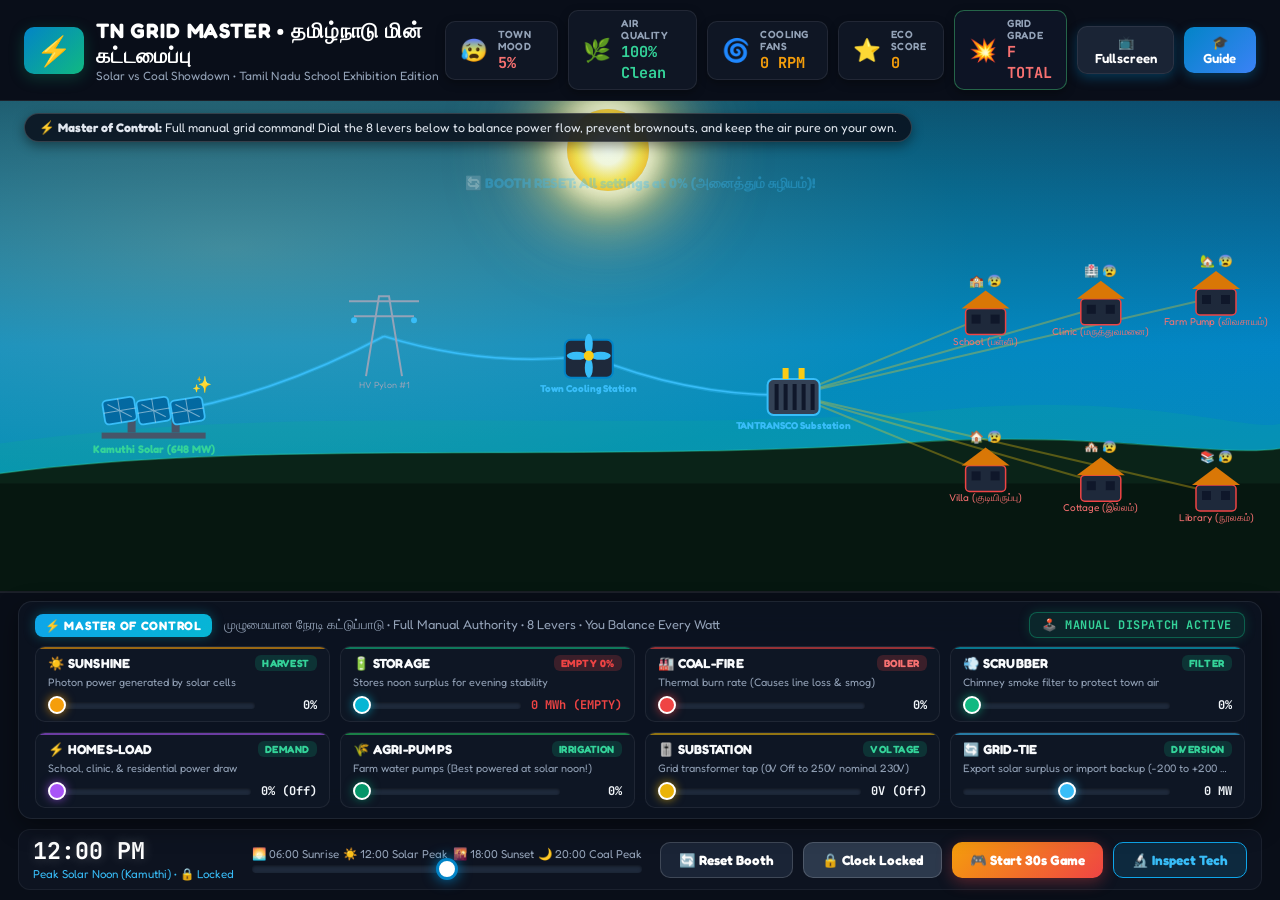
==== standalone_simulation.html @ 32ff23cd "feat: complete night time showdown, responsive battery storage drain, hide timeline bar while playin" ====
<!DOCTYPE html>
<html lang="en">
<head>
  <meta charset="UTF-8">
  <meta name="viewport" content="width=device-width, initial-scale=1.0">
  <title>TN Grid Master: Solar vs Coal Showdown | School Edition</title>
  <meta name="description" content="An interactive, gamified power grid simulation comparing peak daytime solar energy at Kamuthi against evening coal energy at Mettur.">
  <link rel="preconnect" href="https://fonts.googleapis.com">
  <link rel="preconnect" href="https://fonts.gstatic.com" crossorigin>
  <link href="https://fonts.googleapis.com/css2?family=Fredoka:wght@400;500;600;700&family=JetBrains+Mono:wght@600;700&display=swap" rel="stylesheet">
  <style>
/* ==========================================================================
   TN GRID MASTER: SCHOOL EDITION - HIGH-TECH SCIFI STYLESHEET
   Sleek Cyber-Grid & Dispatch Room Aesthetic (Tamil Nadu Power Grid)
   ========================================================================== */

:root {
  /* Day / Night Sky Palettes - Vibrant, Rich Atmospheric Gradients */
  --sky-top: #0c4a6e;
  --sky-mid: #0284c7;
  --sky-bottom: #0891b2;
  --sun-display: block;
  --sun-opacity: 1;
  --moon-display: none;
  --moon-opacity: 0;
  --smog-opacity: 0;
  --solar-glow-opacity: 0.85;

  /* Theme Accents */
  --color-green: #10b981;
  --color-green-light: #6ee7b7;
  --color-gold: #f59e0b;
  --color-gold-light: #fef08a;
  --color-crimson: #ef4444;
  --color-crimson-light: #fca5a5;
  --color-cyan: #06b6d4;

  /* Surfaces & Glassmorphism */
  --bg-body: #070b14;
  --bg-card: rgba(13, 19, 33, 0.9);
  --bg-card-hover: rgba(23, 32, 54, 0.95);
  --border-glass: rgba(255, 255, 255, 0.08);
  --border-glass-bright: rgba(255, 255, 255, 0.16);
  --text-main: #f8fafc;
  --text-muted: #94a3b8;

  /* Typography */
  --font-family: 'Fredoka', -apple-system, BlinkMacSystemFont, "Segoe UI", Roboto, sans-serif;
  --font-mono: 'JetBrains Mono', monospace;
}

/* Dynamic Phase Themes */
body.theme-solar {
  --sky-top: #0c4a6e;
  --sky-mid: #0284c7;
  --sky-bottom: #0891b2;
  --sun-display: block;
  --sun-opacity: 1;
  --moon-display: none;
  --moon-opacity: 0;
  --smog-opacity: 0;
  --solar-glow-opacity: 0.85;
}

body.theme-coal {
  --sky-top: #060913;
  --sky-mid: #111827;
  --sky-bottom: #1f1418;
  --sun-display: none;
  --sun-opacity: 0;
  --moon-display: block;
  --moon-opacity: 0.95;
  --smog-opacity: 0;
  --solar-glow-opacity: 0;
}

body.theme-dusk {
  --sky-top: #180d2b;
  --sky-mid: #4c1d4a;
  --sky-bottom: #9a3412;
  --sun-display: block;
  --sun-opacity: 0.55;
  --moon-display: none;
  --moon-opacity: 0;
  --smog-opacity: 0;
  --solar-glow-opacity: 0.25;
}

body.theme-dawn {
  --sky-top: #0f172a;
  --sky-mid: #311c38;
  --sky-bottom: #b45309;
  --sun-display: block;
  --sun-opacity: 0.75;
  --moon-display: none;
  --moon-opacity: 0;
  --smog-opacity: 0;
  --solar-glow-opacity: 0.5;
}

body.theme-night {
  --sky-top: #030610;
  --sky-mid: #090e1a;
  --sky-bottom: #0f172a;
  --sun-display: none;
  --sun-opacity: 0;
  --moon-display: block;
  --moon-opacity: 0.95;
  --smog-opacity: 0;
  --solar-glow-opacity: 0;
}

/* Reset & Foundation */
*, *::before, *::after {
  box-sizing: border-box;
  margin: 0;
  padding: 0;
}

html, body {
  width: 100%;
  height: 100%;
  overflow: hidden;
  font-family: var(--font-family);
  background-color: var(--bg-body);
  color: var(--text-main);
  user-select: none;
}

/* Master Layout: 100vh Single-Screen Viewport (Zero Scrollbars) */
.game-wrapper {
  position: relative;
  z-index: 10;
  display: flex;
  flex-direction: column;
  width: 100%;
  height: 100vh;
  overflow: hidden;
}

/* Header & Gamified Telemetry Badges */
.game-header {
  padding: 10px 24px;
  display: flex;
  align-items: center;
  justify-content: space-between;
  background: rgba(10, 15, 26, 0.95);
  backdrop-filter: blur(14px);
  -webkit-backdrop-filter: blur(14px);
  border-bottom: 1px solid var(--border-glass);
}

.brand {
  display: flex;
  align-items: center;
  gap: 12px;
}

.brand-icon {
  font-size: 1.8rem;
  background: linear-gradient(135deg, #0284c7, #10b981);
  padding: 6px 12px;
  border-radius: 10px;
  box-shadow: 0 4px 15px rgba(16, 185, 129, 0.25);
}

.brand-title {
  font-size: 1.3rem;
  font-weight: 700;
  color: #ffffff;
  letter-spacing: 0.04em;
}

.brand-tagline {
  font-size: 0.75rem;
  color: var(--text-muted);
}

.hud-badges {
  display: flex;
  align-items: center;
  gap: 10px;
}

.badge-item {
  display: flex;
  align-items: center;
  gap: 10px;
  background: rgba(17, 24, 39, 0.85);
  border: 1px solid rgba(255, 255, 255, 0.08);
  padding: 6px 14px;
  border-radius: 10px;
  box-shadow: 0 3px 10px rgba(0, 0, 0, 0.3);
  transition: transform 0.2s ease, border-color 0.3s ease;
}

.badge-item:hover {
  transform: translateY(-1px);
  border-color: rgba(56, 189, 248, 0.4);
}

.badge-emoji {
  font-size: 1.4rem;
}

.badge-emoji.spin {
  display: inline-block;
  animation: spinFan 1.8s linear infinite;
}

.badge-meta {
  display: flex;
  flex-direction: column;
}

.badge-caption {
  font-size: 0.65rem;
  font-weight: 600;
  color: var(--text-muted);
  letter-spacing: 0.05em;
}

.badge-stat {
  font-family: var(--font-mono);
  font-size: 0.95rem;
  font-weight: 700;
}

.text-green { color: #34d399; }
.text-cyan { color: #38bdf8; }
.text-gold { color: #f59e0b; }
.text-red { color: #f87171; }

.icon-toggle-btn, .guide-toggle-btn {
  background: rgba(30, 41, 59, 0.85);
  border: 1px solid var(--border-glass);
  padding: 7px 16px;
  border-radius: 10px;
  color: #ffffff;
  font-family: var(--font-family);
  font-size: 0.82rem;
  font-weight: 600;
  cursor: pointer;
  transition: all 0.2s ease;
}

.icon-toggle-btn:hover, .guide-toggle-btn:hover {
  background: rgba(51, 65, 85, 1);
  transform: translateY(-1px);
}

.guide-toggle-btn {
  background: linear-gradient(135deg, #0284c7, #3b82f6);
  border: none;
  box-shadow: 0 4px 12px rgba(2, 132, 199, 0.35);
}

/* 30-Second Challenge Banner */
.challenge-alert {
  margin: 8px 24px 0 24px;
  background: linear-gradient(90deg, #f59e0b 0%, #ef4444 100%);
  padding: 8px 18px;
  border-radius: 12px;
  display: flex;
  align-items: center;
  justify-content: space-between;
  box-shadow: 0 4px 20px rgba(245, 158, 11, 0.35);
  animation: bounceBanner 0.4s ease-out;
  z-index: 20;
}

.challenge-alert.hidden {
  display: none !important;
}

.challenge-text {
  display: flex;
  align-items: center;
  gap: 12px;
}

.challenge-icon {
  font-size: 1.8rem;
}

.challenge-text strong {
  font-size: 0.92rem;
  display: block;
}

.challenge-text p {
  font-size: 0.76rem;
  color: #fef08a;
}

.challenge-status-group {
  display: flex;
  align-items: center;
  gap: 12px;
}

.challenge-clock-pill {
  background: rgba(15, 23, 42, 0.85);
  border: 1px solid rgba(255, 255, 255, 0.2);
  color: #38bdf8;
  padding: 6px 14px;
  border-radius: 8px;
  font-family: var(--font-family);
  font-size: 0.86rem;
  font-weight: 700;
  letter-spacing: 0.02em;
  box-shadow: 0 2px 8px rgba(0, 0, 0, 0.35);
  white-space: nowrap;
}

.timer-pill {
  background: #ffffff;
  color: #0f172a;
  padding: 5px 16px;
  border-radius: 8px;
  font-family: var(--font-mono);
  font-size: 1.2rem;
  font-weight: 700;
}

/* ==========================================================================
   SIMULATION CANVAS VIEWPORT:
   The sky and celestial bodies are strictly bounded INSIDE .canvas-stage,
   guaranteeing the sun NEVER moves or sinks into the ground when scrolling!
   ========================================================================== */
.canvas-stage {
  position: relative;
  width: 100%;
  flex: 1 1 auto;
  min-height: 280px;
  height: auto;
  overflow: hidden;
  border-bottom: 1px solid var(--border-glass);
  box-shadow: inset 0 0 60px rgba(0, 0, 0, 0.45);
}

/* Dynamic Sky Layer Bounded Inside the Canvas Stage */
.sky-background {
  position: absolute;
  inset: 0;
  z-index: 1;
  background: linear-gradient(180deg, var(--sky-top) 0%, var(--sky-mid) 50%, var(--sky-bottom) 100%);
  transition: background 1.2s cubic-bezier(0.4, 0, 0.2, 1);
  overflow: hidden;
  pointer-events: none;
}

.sun-disc {
  position: absolute;
  width: 82px;
  height: 82px;
  background: radial-gradient(circle, #ffffff 0%, #fffbeb 25%, #fde047 55%, #f59e0b 85%, rgba(245, 158, 11, 0) 100%);
  border-radius: 50%;
  box-shadow: 
    0 0 25px 8px rgba(255, 255, 255, 0.85),
    0 0 55px 20px rgba(250, 204, 21, 0.5),
    0 0 95px 40px rgba(245, 158, 11, 0.22);
  display: var(--sun-display);
  opacity: var(--sun-opacity);
  left: 20%;
  top: 15%;
  transform: translate(-50%, -50%);
  transition: opacity 1s ease, left 0.5s ease-out, top 0.5s ease-out;
  pointer-events: none;
  filter: drop-shadow(0 0 10px rgba(255, 255, 255, 0.9));
}

.moon-disc {
  position: absolute;
  width: 64px;
  height: 64px;
  background: radial-gradient(circle at 35% 35%, #ffffff 0%, #f1f5f9 45%, #94a3b8 85%, #64748b 100%);
  border-radius: 50%;
  box-shadow: 
    0 0 20px 6px rgba(255, 255, 255, 0.75),
    0 0 50px 18px rgba(148, 163, 184, 0.35);
  display: var(--moon-display);
  opacity: var(--moon-opacity);
  left: 78%;
  top: 18%;
  transform: translate(-50%, -50%);
  transition: opacity 1s ease, left 0.5s ease-out, top 0.5s ease-out;
  pointer-events: none;
}

.stars-layer {
  position: absolute;
  inset: 0;
  background-image: 
    radial-gradient(1.5px 1.5px at 40px 50px, #ffffff, rgba(0,0,0,0)),
    radial-gradient(2px 2px at 180px 100px, #fef08a, rgba(0,0,0,0)),
    radial-gradient(1px 1px at 320px 160px, #ffffff, rgba(0,0,0,0)),
    radial-gradient(2px 2px at 500px 80px, #38bdf8, rgba(0,0,0,0)),
    radial-gradient(1.5px 1.5px at 700px 200px, #ffffff, rgba(0,0,0,0));
  background-repeat: repeat;
  background-size: 600px 350px;
  opacity: 0.45;
  transition: opacity 1s ease;
  pointer-events: none;
}

body.theme-solar .stars-layer {
  opacity: 0;
}

.smog-overlay {
  position: absolute;
  inset: 0;
  background: radial-gradient(ellipse at 15% 45%, rgba(15, 23, 42, 0.95) 0%, rgba(30, 41, 59, 0.75) 45%, transparent 85%);
  opacity: var(--smog-opacity);
  pointer-events: none;
  transition: opacity 1.5s ease-in-out;
}

.solar-glow-overlay {
  position: absolute;
  inset: 0;
  background: radial-gradient(ellipse at 18% 30%, rgba(254, 240, 138, 0.28) 0%, rgba(16, 185, 129, 0.12) 50%, transparent 80%);
  opacity: var(--solar-glow-opacity);
  pointer-events: none;
  transition: opacity 1.2s ease;
}

#gameCanvas {
  position: absolute;
  inset: 0;
  width: 100%;
  height: 100%;
  display: block;
  cursor: pointer;
  z-index: 2;
}

.stage-tip {
  position: absolute;
  top: 12px;
  left: 24px;
  background: rgba(10, 15, 26, 0.85);
  backdrop-filter: blur(10px);
  -webkit-backdrop-filter: blur(10px);
  border: 1px solid var(--border-glass-bright);
  padding: 6px 14px;
  border-radius: 20px;
  font-size: 0.78rem;
  color: #e2e8f0;
  pointer-events: none;
  z-index: 5;
  box-shadow: 0 4px 12px rgba(0, 0, 0, 0.4);
}

/* Hardware Card Modal Overlay */
.hardware-card {
  position: absolute;
  width: 320px;
  background: rgba(13, 19, 33, 0.95);
  backdrop-filter: blur(16px);
  border: 2px solid #0ea5e9;
  border-radius: 14px;
  box-shadow: 0 15px 35px rgba(0, 0, 0, 0.7);
  padding: 16px;
  z-index: 30;
  animation: popIn 0.25s cubic-bezier(0.16, 1, 0.3, 1);
}

.hardware-card.hidden {
  display: none !important;
}

.card-top {
  display: flex;
  align-items: center;
  justify-content: space-between;
  margin-bottom: 10px;
}

.card-title-group {
  display: flex;
  align-items: center;
  gap: 8px;
}

.card-icon {
  font-size: 1.4rem;
}

.card-title-group h3 {
  font-size: 0.96rem;
  color: #ffffff;
}

.card-close {
  background: transparent;
  border: none;
  color: var(--text-muted);
  font-size: 1.4rem;
  cursor: pointer;
}

.card-tabs {
  display: flex;
  gap: 6px;
  margin-bottom: 12px;
  border-bottom: 1px solid var(--border-glass);
  padding-bottom: 6px;
}

.hw-tab {
  flex: 1;
  background: transparent;
  border: 1px solid transparent;
  padding: 6px 8px;
  border-radius: 6px;
  color: var(--text-muted);
  font-family: var(--font-family);
  font-size: 0.72rem;
  font-weight: 600;
  cursor: pointer;
  transition: all 0.2s ease;
}

.hw-tab.active {
  background: rgba(14, 165, 233, 0.18);
  border-color: #0ea5e9;
  color: #38bdf8;
}

.card-content {
  font-size: 0.78rem;
  line-height: 1.5;
  display: flex;
  flex-direction: column;
  gap: 8px;
}

/* Live Exhibition Marquee Ticker: Completely Removed Per User Request */
.booth-ticker, #boothTicker {
  display: none !important;
}

/* ==========================================================================
   BOTTOM CONTROLS DECK: MASTER OF CONTROL
   ========================================================================== */
.deck-controls {
  background: rgba(10, 15, 26, 0.96);
  backdrop-filter: blur(16px);
  -webkit-backdrop-filter: blur(16px);
  border-top: 1px solid var(--border-glass);
  padding: 8px 18px 10px 18px;
  display: flex;
  flex-direction: column;
  gap: 6px;
  z-index: 20;
  flex-shrink: 0;
}

/* Big Hero Comparison Buttons */
.hero-selector {
  display: flex;
  align-items: center;
  gap: 12px;
}

.hero-card {
  flex: 1;
  display: flex;
  align-items: center;
  gap: 12px;
  padding: 8px 16px;
  border-radius: 12px;
  border: 1px solid rgba(255, 255, 255, 0.08);
  cursor: pointer;
  background: rgba(17, 24, 39, 0.75);
  color: var(--text-main);
  text-align: left;
  transition: all 0.25s cubic-bezier(0.16, 1, 0.3, 1);
}

.hero-card:hover {
  transform: translateY(-2px);
  box-shadow: 0 6px 18px rgba(0, 0, 0, 0.4);
  background: rgba(23, 32, 54, 0.85);
}

.hero-icon {
  font-size: 1.6rem;
}

.hero-info {
  flex-grow: 1;
}

.hero-title-row {
  display: flex;
  align-items: center;
  gap: 10px;
  margin-bottom: 2px;
}

.hero-title-row strong {
  font-size: 0.96rem;
  font-weight: 700;
}

.hero-info p {
  font-size: 0.74rem;
  color: var(--text-muted);
}

.tag-clean {
  font-size: 0.65rem;
  font-weight: 800;
  padding: 2px 8px;
  border-radius: 6px;
  background: rgba(16, 185, 129, 0.18);
  border: 1px solid rgba(16, 185, 129, 0.4);
  color: #34d399;
  letter-spacing: 0.05em;
}

.tag-dirty {
  font-size: 0.65rem;
  font-weight: 800;
  padding: 2px 8px;
  border-radius: 6px;
  background: rgba(239, 68, 68, 0.18);
  border: 1px solid rgba(239, 68, 68, 0.4);
  color: #f87171;
  letter-spacing: 0.05em;
}

.hero-card.solar.active {
  background: linear-gradient(135deg, rgba(16, 185, 129, 0.16) 0%, rgba(245, 158, 11, 0.08) 100%);
  border-color: #10b981;
  box-shadow: 0 0 20px rgba(16, 185, 129, 0.25);
}

.hero-card.solar.active strong {
  color: #34d399;
}

.hero-card.coal.active {
  background: linear-gradient(135deg, rgba(239, 68, 68, 0.18) 0%, rgba(249, 115, 22, 0.08) 100%);
  border-color: #ef4444;
  box-shadow: 0 0 20px rgba(239, 68, 68, 0.25);
}

.hero-card.coal.active strong {
  color: #f87171;
}

.vs-badge {
  font-size: 1.1rem;
  font-weight: 800;
  color: var(--text-muted);
  padding: 0 4px;
}

/* ==========================================================================
   🎛️ 8-SLIDER MULTI-TUNING CONSOLE: MASTER OF CONTROL
   ========================================================================== */
.dispatcher-tuning-deck {
  background: rgba(13, 19, 33, 0.92);
  border: 1px solid rgba(255, 255, 255, 0.08);
  border-radius: 14px;
  padding: 10px 16px;
  margin-bottom: 4px;
  backdrop-filter: blur(16px);
  -webkit-backdrop-filter: blur(16px);
  box-shadow: 0 8px 24px rgba(0, 0, 0, 0.4);
}

.deck-header {
  display: flex;
  justify-content: space-between;
  align-items: center;
  flex-wrap: wrap;
  gap: 8px;
  margin-bottom: 8px;
}

.deck-title-group {
  display: flex;
  align-items: center;
  gap: 12px;
}

.tuning-badge {
  background: linear-gradient(135deg, #0ea5e9, #06b6d4);
  color: #ffffff;
  font-size: 0.76rem;
  font-weight: 800;
  padding: 4px 10px;
  border-radius: 8px;
  letter-spacing: 0.06em;
  box-shadow: 0 0 12px rgba(6, 182, 212, 0.35);
}

.tuning-sub {
  font-size: 0.8rem;
  color: #94a3b8;
}

.control-status {
  display: flex;
  align-items: center;
}

.master-badge {
  background: rgba(16, 185, 129, 0.12);
  border: 1px solid rgba(16, 185, 129, 0.4);
  color: #34d399;
  font-family: var(--font-mono);
  font-size: 0.74rem;
  font-weight: 700;
  padding: 4px 12px;
  border-radius: 8px;
  letter-spacing: 0.05em;
  box-shadow: 0 0 12px rgba(16, 185, 129, 0.2);
}

.sliders-grid {
  display: grid;
  grid-template-columns: repeat(4, 1fr);
  gap: 10px;
}

.slider-card {
  background: rgba(17, 24, 39, 0.75);
  border: 1px solid rgba(255, 255, 255, 0.07);
  border-radius: 10px;
  padding: 8px 12px;
  display: flex;
  flex-direction: column;
  gap: 4px;
  transition: all 0.2s cubic-bezier(0.16, 1, 0.3, 1);
  position: relative;
  overflow: hidden;
}

.slider-card:hover {
  transform: translateY(-2px);
  background: rgba(23, 32, 54, 0.9);
  box-shadow: 0 6px 18px rgba(0, 0, 0, 0.4);
}

.slider-card::before {
  content: '';
  position: absolute;
  top: 0;
  left: 0;
  right: 0;
  height: 2px;
  opacity: 0.6;
  transition: opacity 0.2s ease;
}

.slider-card:hover::before {
  opacity: 1;
}

.slider-solar::before { background: #f59e0b; }
.slider-battery::before { background: #10b981; }
.slider-coal::before { background: #ef4444; }
.slider-scrubber::before { background: #06b6d4; }
.slider-load::before { background: #a855f7; }
.slider-agri::before { background: #22c55e; }
.slider-voltage::before { background: #eab308; }
.slider-gridtie::before { background: #38bdf8; }

.slider-meta {
  display: flex;
  justify-content: space-between;
  align-items: center;
}

.slider-title {
  font-size: 0.82rem;
  font-weight: 700;
  color: #f8fafc;
  letter-spacing: 0.02em;
}

.slider-summary-pill {
  font-size: 0.65rem;
  font-weight: 800;
  padding: 2px 7px;
  border-radius: 6px;
  background: rgba(16, 185, 129, 0.18);
  color: #34d399;
  letter-spacing: 0.05em;
}

.slider-summary-pill.pill-danger {
  background: rgba(239, 68, 68, 0.2);
  color: #f87171;
}

.slider-desc {
  font-size: 0.68rem;
  color: #94a3b8;
  white-space: nowrap;
  overflow: hidden;
  text-overflow: ellipsis;
}

.slider-input-row {
  display: flex;
  align-items: center;
  gap: 10px;
  margin-top: 4px;
}

.game-slider {
  flex: 1;
  -webkit-appearance: none;
  appearance: none;
  height: 7px;
  border-radius: 999px;
  outline: none;
  cursor: pointer;
  background: #1e293b;
  box-shadow: inset 0 1px 3px rgba(0, 0, 0, 0.5);
  transition: background 0.2s ease;
}

.game-slider::-webkit-slider-thumb {
  -webkit-appearance: none;
  appearance: none;
  width: 18px;
  height: 18px;
  border-radius: 50%;
  cursor: grab;
  border: 2px solid #ffffff;
  box-shadow: 0 0 8px rgba(0, 0, 0, 0.6);
  transition: transform 0.15s ease, box-shadow 0.15s ease;
}

.game-slider::-webkit-slider-thumb:hover {
  transform: scale(1.15);
}

.range-amber::-webkit-slider-thumb {
  background: #f59e0b;
  box-shadow: 0 0 10px rgba(245, 158, 11, 0.7);
}

.range-cyan::-webkit-slider-thumb {
  background: #06b6d4;
  box-shadow: 0 0 10px rgba(6, 182, 212, 0.7);
}

.range-red::-webkit-slider-thumb {
  background: #ef4444;
  box-shadow: 0 0 10px rgba(239, 68, 68, 0.7);
}

.range-green::-webkit-slider-thumb {
  background: #10b981;
  box-shadow: 0 0 10px rgba(16, 185, 129, 0.7);
}

.range-purple::-webkit-slider-thumb {
  background: #a855f7;
  box-shadow: 0 0 10px rgba(168, 85, 247, 0.7);
}

.range-emerald::-webkit-slider-thumb {
  background: #059669;
  box-shadow: 0 0 10px rgba(5, 150, 105, 0.7);
}

.range-gold::-webkit-slider-thumb {
  background: #eab308;
  box-shadow: 0 0 10px rgba(234, 179, 8, 0.7);
}

.range-blue::-webkit-slider-thumb {
  background: #38bdf8;
  box-shadow: 0 0 10px rgba(56, 189, 248, 0.7);
}

.slider-val {
  font-family: var(--font-mono);
  font-size: 0.75rem;
  font-weight: 700;
  min-width: 52px;
  text-align: right;
  color: #f1f5f9;
}

/* ==========================================================================
   TIMELINE SCRUBBER & GAME ACTIONS
   ========================================================================== */
.timeline-row {
  display: flex;
  align-items: center;
  gap: 18px;
  background: rgba(17, 24, 39, 0.6);
  border: 1px solid rgba(255, 255, 255, 0.06);
  padding: 8px 14px;
  border-radius: 12px;
  transition: all 0.3s ease;
}

/* Hide timeline bar completely when playing game challenge per user request */
body.game-playing .timeline-row {
  display: none !important;
}

.clock-display {
  display: flex;
  flex-direction: column;
  min-width: 150px;
}

.clock-digits {
  font-family: var(--font-mono);
  font-size: 1.45rem;
  font-weight: 700;
  color: #ffffff;
  line-height: 1.1;
  text-shadow: 0 0 12px rgba(255, 255, 255, 0.25);
}

.clock-label {
  font-size: 0.72rem;
  color: #38bdf8;
  margin-top: 3px;
}

.scrubber-bar {
  flex-grow: 1;
  display: flex;
  flex-direction: column;
  gap: 4px;
}

.scrubber-labels {
  display: flex;
  justify-content: space-between;
  font-size: 0.72rem;
  color: var(--text-muted);
}

input[type="range"]#timeRange {
  width: 100%;
  height: 8px;
  background: #1e293b;
  border-radius: 9999px;
  -webkit-appearance: none;
  appearance: none;
  cursor: pointer;
  box-shadow: inset 0 1px 3px rgba(0, 0, 0, 0.5);
}

input[type="range"]#timeRange::-webkit-slider-thumb {
  -webkit-appearance: none;
  appearance: none;
  width: 22px;
  height: 22px;
  border-radius: 50%;
  background: #ffffff;
  border: 3px solid #0284c7;
  box-shadow: 0 0 14px rgba(2, 132, 199, 0.9);
  cursor: grab;
  transition: transform 0.15s ease;
}

input[type="range"]#timeRange::-webkit-slider-thumb:hover {
  transform: scale(1.2);
}

.deck-actions {
  display: flex;
  gap: 10px;
}

.deck-btn {
  border: none;
  padding: 9px 18px;
  border-radius: 10px;
  font-family: var(--font-family);
  font-size: 0.84rem;
  font-weight: 700;
  cursor: pointer;
  transition: all 0.2s ease;
}

.deck-btn.play {
  background: rgba(51, 65, 85, 0.85);
  color: #ffffff;
  border: 1px solid var(--border-glass-bright);
}

.deck-btn.reset {
  background: rgba(30, 41, 59, 0.85);
  color: #ffffff;
  border: 1px solid var(--border-glass-bright);
}

.deck-btn.reset:hover {
  background: rgba(51, 65, 85, 1);
  border-color: #38bdf8;
}

.fs-btn {
  background: rgba(30, 41, 59, 0.85);
  border: 1px solid var(--border-glass);
}

.fs-btn:hover {
  background: rgba(51, 65, 85, 1);
  border-color: #38bdf8;
}

.deck-btn.challenge {
  background: linear-gradient(135deg, #f59e0b, #ef4444);
  color: #ffffff;
  box-shadow: 0 4px 15px rgba(239, 68, 68, 0.35);
}

.deck-btn.inspect {
  background: rgba(14, 165, 233, 0.15);
  border: 1px solid #0ea5e9;
  color: #38bdf8;
}

.deck-btn:hover {
  transform: translateY(-2px);
}

/* ==========================================================================
   MODAL DIALOGS
   ========================================================================== */
.modal-backdrop {
  position: fixed;
  inset: 0;
  background: rgba(2, 6, 23, 0.85);
  backdrop-filter: blur(12px);
  -webkit-backdrop-filter: blur(12px);
  display: flex;
  align-items: center;
  justify-content: center;
  z-index: 100;
}

.modal-backdrop.hidden {
  display: none !important;
}

.modal-card {
  width: 90%;
  max-width: 660px;
  max-height: 85vh;
  background: #0d1322;
  border: 1px solid var(--border-glass-bright);
  border-radius: 18px;
  box-shadow: 0 25px 60px rgba(0, 0, 0, 0.8);
  display: flex;
  flex-direction: column;
  overflow: hidden;
  animation: popIn 0.3s cubic-bezier(0.16, 1, 0.3, 1);
}

.modal-header {
  padding: 16px 24px;
  border-bottom: 1px solid var(--border-glass);
  display: flex;
  align-items: center;
  justify-content: space-between;
}

.modal-header h2 {
  font-size: 1.15rem;
  color: #ffffff;
}

.modal-exit {
  background: transparent;
  border: none;
  font-size: 1.5rem;
  color: var(--text-muted);
  cursor: pointer;
}

.modal-body {
  padding: 20px 24px;
  overflow-y: auto;
  display: flex;
  flex-direction: column;
  gap: 16px;
  color: #cbd5e1;
  font-size: 0.88rem;
  line-height: 1.6;
}

.guide-box {
  background: rgba(17, 24, 39, 0.6);
  border: 1px solid var(--border-glass);
  padding: 14px 18px;
  border-radius: 12px;
}

.guide-box h3 {
  font-size: 0.98rem;
  margin-bottom: 6px;
}

.guide-box ul {
  margin-left: 20px;
  margin-top: 6px;
}

.guide-box.solar {
  background: rgba(16, 185, 129, 0.08);
  border-color: rgba(16, 185, 129, 0.3);
}

.guide-box.solar h3 { color: #34d399; }

.guide-box.coal {
  background: rgba(239, 68, 68, 0.08);
  border-color: rgba(239, 68, 68, 0.3);
}

.guide-box.coal h3 { color: #f87171; }

.guide-box.tips {
  background: rgba(14, 165, 233, 0.08);
  border-color: rgba(14, 165, 233, 0.3);
}

.guide-box.tips h3 { color: #38bdf8; }

.modal-footer {
  padding: 14px 24px;
  border-top: 1px solid var(--border-glass);
  display: flex;
  justify-content: flex-end;
}

.btn-dismiss {
  background: linear-gradient(135deg, #0284c7, #10b981);
  color: #ffffff;
  border: none;
  padding: 8px 24px;
  border-radius: 10px;
  font-family: var(--font-family);
  font-size: 0.88rem;
  font-weight: 700;
  cursor: pointer;
  box-shadow: 0 4px 12px rgba(16, 185, 129, 0.3);
}

/* ==========================================================================
   REAL-TIME GRID GRADE BADGE & REPORT CARD MODAL
   ========================================================================== */
.grid-rating-badge {
  background: rgba(15, 23, 42, 0.75);
  border: 1px solid rgba(74, 222, 128, 0.4);
  transition: all 0.3s ease;
}

.text-orange { color: #f97316 !important; }

@keyframes flashRedAlert {
  0%, 100% {
    background: rgba(239, 68, 68, 0.28);
    border-color: #ef4444;
    box-shadow: 0 0 16px rgba(239, 68, 68, 0.65);
  }
  50% {
    background: rgba(15, 23, 42, 0.85);
    border-color: rgba(239, 68, 68, 0.4);
    box-shadow: none;
  }
}

.badge-item.alert-blackout {
  animation: flashRedAlert 0.8s infinite ease-in-out;
}

.report-card {
  max-width: 680px;
  background: #090e1a;
  border: 2px solid var(--border-glass-bright);
}

.report-card.grade-a {
  border-color: #22c55e;
  box-shadow: 0 0 45px rgba(34, 197, 94, 0.3);
}

.report-card.grade-b {
  border-color: #38bdf8;
  box-shadow: 0 0 40px rgba(56, 189, 248, 0.3);
}

.report-card.grade-c {
  border-color: #eab308;
  box-shadow: 0 0 40px rgba(234, 179, 8, 0.3);
}

.report-card.grade-d {
  border-color: #f97316;
  box-shadow: 0 0 45px rgba(249, 115, 22, 0.35);
}

.report-card.grade-f {
  border-color: #ef4444;
  box-shadow: 0 0 50px rgba(239, 68, 68, 0.45);
}

.report-card-header {
  padding: 16px 24px;
  background: rgba(15, 23, 42, 0.6);
  border-bottom: 1px solid var(--border-glass);
}

.report-subtitle {
  font-size: 0.82rem;
  color: var(--text-muted);
  margin-top: 2px;
}

.report-modal-body {
  padding: 24px;
  gap: 20px;
}

.report-stamp-container {
  display: flex;
  align-items: center;
  gap: 20px;
  background: rgba(15, 23, 42, 0.7);
  border: 1px solid var(--border-glass);
  border-radius: 14px;
  padding: 16px 20px;
}

.report-stamp-badge {
  display: flex;
  flex-direction: column;
  align-items: center;
  justify-content: center;
  min-width: 100px;
  height: 90px;
  border-radius: 12px;
  border: 3px solid #22c55e;
  background: rgba(34, 197, 94, 0.12);
  color: #22c55e;
  box-shadow: 0 0 20px rgba(34, 197, 94, 0.25);
}

.report-stamp-badge.stamp-f {
  border-color: #ef4444;
  background: rgba(239, 68, 68, 0.15);
  color: #ef4444;
  box-shadow: 0 0 25px rgba(239, 68, 68, 0.35);
}

.report-stamp-badge.stamp-d {
  border-color: #f97316;
  background: rgba(249, 115, 22, 0.15);
  color: #f97316;
  box-shadow: 0 0 20px rgba(249, 115, 22, 0.3);
}

.report-stamp-badge.stamp-c {
  border-color: #eab308;
  background: rgba(234, 179, 8, 0.15);
  color: #eab308;
  box-shadow: 0 0 20px rgba(234, 179, 8, 0.3);
}

.report-stamp-badge.stamp-b {
  border-color: #38bdf8;
  background: rgba(56, 189, 248, 0.15);
  color: #38bdf8;
  box-shadow: 0 0 20px rgba(56, 189, 248, 0.3);
}

.report-stamp-letter {
  font-size: 3rem;
  font-weight: 800;
  line-height: 1;
}

.report-stamp-caption {
  font-size: 0.65rem;
  font-weight: 700;
  letter-spacing: 0.05em;
  text-transform: uppercase;
}

.report-hero-summary h3 {
  font-size: 1.25rem;
  font-weight: 700;
  color: #ffffff;
  margin-bottom: 4px;
}

.report-hero-summary p {
  font-size: 0.88rem;
  color: var(--text-muted);
}

.report-metrics-grid {
  display: grid;
  grid-template-columns: repeat(3, 1fr);
  gap: 12px;
}

@media (max-width: 650px) {
  .report-metrics-grid { grid-template-columns: repeat(2, 1fr); }
  .report-stamp-container { flex-direction: column; text-align: center; }
}

.report-stat-card {
  background: rgba(15, 23, 42, 0.6);
  border: 1px solid var(--border-glass);
  border-radius: 10px;
  padding: 10px 14px;
  display: flex;
  flex-direction: column;
  gap: 3px;
}

.stat-icon {
  font-size: 1.1rem;
}

.stat-num {
  font-size: 1.25rem;
  font-weight: 700;
  font-family: var(--font-family);
}

.stat-name {
  font-size: 0.72rem;
  color: var(--text-muted);
  text-transform: uppercase;
  letter-spacing: 0.03em;
}

.report-verdict-box {
  background: rgba(30, 41, 59, 0.4);
  border-left: 4px solid #38bdf8;
  padding: 14px 18px;
  border-radius: 0 10px 10px 0;
  font-size: 0.92rem;
  line-height: 1.55;
  color: #e2e8f0;
}

.report-modal-footer {
  gap: 12px;
  background: rgba(15, 23, 42, 0.6);
  border-top: 1px solid var(--border-glass);
}

/* Keyframes */
@keyframes spinFan {
  from { transform: rotate(0deg); }
  to { transform: rotate(360deg); }
}

@keyframes popIn {
  from { opacity: 0; transform: scale(0.95); }
  to { opacity: 1; transform: scale(1); }
}

@keyframes bounceBanner {
  0% { transform: translateY(-10px); opacity: 0; }
  60% { transform: translateY(4px); opacity: 1; }
  100% { transform: translateY(0); }
}

/* Responsiveness */
@media (max-width: 1200px) {
  .sliders-grid { grid-template-columns: repeat(2, 1fr); }
}

@media (max-width: 900px) {
  .game-header { padding: 10px 16px; }
  .hud-badges { gap: 8px; }
  .badge-item { padding: 4px 10px; }
  .badge-caption { display: none; }
  .hero-selector { flex-direction: column; }
  .vs-badge { display: none; }
  .deck-controls { padding: 8px 14px; }
}

@media (max-width: 600px) {
  .sliders-grid { grid-template-columns: 1fr; }
}

  </style>
</head>
<body class="theme-solar">
  <div class="game-wrapper">
    <!-- Top Game Bar: Big, Friendly, Clean Badges -->
    <header class="game-header">
      <div class="brand">
        <span class="brand-icon">⚡</span>
        <div>
          <h1 class="brand-title">TN GRID MASTER • தமிழ்நாடு மின் கட்டமைப்பு</h1>
          <p class="brand-tagline">Solar vs Coal Showdown • Tamil Nadu School Exhibition Edition</p>
        </div>
      </div>

      <!-- Top Gamified Telemetry Badges -->
      <div class="hud-badges">
        <!-- Badge 1: Town Happiness -->
        <div class="badge-item" id="badgeHappiness" title="Town Happiness: Drops when power brownouts occur!">
          <span class="badge-emoji" id="townEmoji">😃</span>
          <div class="badge-meta">
            <span class="badge-caption">TOWN MOOD</span>
            <span class="badge-stat text-red" id="townHappiness">0%</span>
          </div>
        </div>

        <!-- Badge 2: Air Cleanliness -->
        <div class="badge-item" id="badgeAir" title="Air Quality: Pure under Solar, Smoggy under Coal!">
          <span class="badge-emoji" id="airEmoji">🌿</span>
          <div class="badge-meta">
            <span class="badge-caption">AIR QUALITY</span>
            <span class="badge-stat text-cyan" id="airQuality">100% Clean</span>
          </div>
        </div>

        <!-- Badge 3: Connected Fan RPM -->
        <div class="badge-item" id="badgeFan" title="Connected Town Fans: Spin fast with clean energy, stall during brownouts!">
          <span class="badge-emoji" id="fanEmoji">🌀</span>
          <div class="badge-meta">
            <span class="badge-caption">COOLING FANS</span>
            <span class="badge-stat text-gold" id="fanRpm">0 RPM</span>
          </div>
        </div>

        <!-- Badge 4: Player Eco Score -->
        <div class="badge-item player-score" id="badgeScore" title="Your Clean Energy Score!">
          <span class="badge-emoji">⭐</span>
          <div class="badge-meta">
            <span class="badge-caption">ECO SCORE</span>
            <span class="badge-stat text-gold" id="playerScore">0</span>
          </div>
        </div>

        <!-- Badge 5: Live Grid Rating -->
        <div class="badge-item grid-rating-badge alert-blackout" id="badgeRating" title="Real-Time Grid Performance Grade">
          <span class="badge-emoji" id="ratingEmoji">💥</span>
          <div class="badge-meta">
            <span class="badge-caption">GRID GRADE</span>
            <span class="badge-stat text-red" id="gridGrade">F BLACKOUT</span>
          </div>
        </div>

        <button class="guide-toggle-btn fs-btn" id="fsBtn" title="Toggle Fullscreen Exhibition Mode">
          <span>📺 Fullscreen</span>
        </button>
        <button class="guide-toggle-btn" id="guideBtn" title="How to Play & Teacher Guide">
          <span>🎓 Guide</span>
        </button>
      </div>
    </header>

    <!-- 30-Second Challenge Banner -->
    <div class="challenge-alert hidden" id="challengeAlert">
      <div class="challenge-text">
        <span class="challenge-icon">🔥</span>
        <div>
          <strong id="challengeGoal">MISSION: SURVIVE THE SUNSET & NIGHT!</strong>
          <p id="challengeSub">The clock is ticking! Harvest solar at noon, store in battery, and keep Tamil Nadu powered through the night!</p>
        </div>
      </div>
      <div class="challenge-status-group">
        <div class="challenge-clock-pill" id="challengeLiveClock">🕒 12:00 PM • Noon Solar</div>
        <div class="timer-pill">
          <span id="gameTimer">30s</span>
        </div>
      </div>
    </div>

    <!-- Main Game Canvas Stage -->
    <main class="canvas-stage" id="canvasStage">
      <!-- Dynamic Sky Background Scoped Strictly to the Simulation Stage (Never drifts when scrolling) -->
      <div id="skyBackground" class="sky-background">
        <div class="sun-disc" id="sunDisc"></div>
        <div class="moon-disc" id="moonDisc"></div>
        <div class="stars-layer" id="starsLayer"></div>
        <div class="smog-overlay" id="smogOverlay"></div>
        <div class="solar-glow-overlay" id="solarGlowOverlay"></div>
      </div>

      <canvas id="gameCanvas"></canvas>

      <!-- Floating Student Tip -->
      <div class="stage-tip">
        <span>⚡ <strong>Master of Control:</strong> Full manual grid command! Dial the 8 levers below to balance power flow, prevent brownouts, and keep the air pure on your own.</span>
      </div>

      <!-- Exploded Hardware Modal Overlay (From old project, gamified) -->
      <div class="hardware-card hidden" id="hardwareCard">
        <div class="card-top">
          <div class="card-title-group">
            <span class="card-icon" id="hwIcon">🔬</span>
            <h3 id="hwTitle">Hardware Inspector</h3>
          </div>
          <button class="card-close" id="hwCloseBtn">&times;</button>
        </div>
        <div class="card-tabs">
          <button class="hw-tab active" id="tabSolarHw">Solar Module Layers</button>
          <button class="hw-tab" id="tabCoalHw">Coal Boiler Components</button>
        </div>
        <div class="card-content" id="hwContent">
          <!-- Injected dynamically -->
        </div>
      </div>
    </main>

    <!-- Bottom Controls Deck -->
    <footer class="deck-controls">
      <!-- 🎛️ 8-Slider Multi-Tuning Console: Master of Control (100% Manual Authority - Starts at 0%) -->
      <section class="dispatcher-tuning-deck" id="tuningDeck">
        <div class="deck-header">
          <div class="deck-title-group">
            <span class="tuning-badge">⚡ MASTER OF CONTROL</span>
            <span class="tuning-sub">முழுமையான நேரடி கட்டுப்பாடு • Full Manual Authority • 8 Levers • You Balance Every Watt</span>
          </div>

          <div class="control-status">
            <span class="master-badge">🕹️ MANUAL DISPATCH ACTIVE</span>
          </div>
        </div>

        <div class="sliders-grid">
          <!-- Slider 1: Sunshine -->
          <div class="slider-card slider-solar">
            <div class="slider-meta">
              <span class="slider-title">☀️ SUNSHINE</span>
              <span class="slider-summary-pill" id="sunshineSummary">HARVEST</span>
            </div>
            <div class="slider-desc">Photon power generated by solar cells</div>
            <div class="slider-input-row">
              <input type="range" id="sliderSunshine" min="0" max="100" value="0" class="game-slider range-amber">
              <span class="slider-val" id="valSunshine">0%</span>
            </div>
          </div>

          <!-- Slider 2: Storage -->
          <div class="slider-card slider-battery">
            <div class="slider-meta">
              <span class="slider-title">🔋 STORAGE</span>
              <span class="slider-summary-pill" id="storageSummary">RESERVE</span>
            </div>
            <div class="slider-desc">Stores noon surplus for evening stability</div>
            <div class="slider-input-row">
              <input type="range" id="sliderStorage" min="0" max="500" value="0" class="game-slider range-cyan">
              <span class="slider-val" id="valStorage">0 MWh</span>
            </div>
          </div>

          <!-- Slider 3: Coal Fire -->
          <div class="slider-card slider-coal">
            <div class="slider-meta">
              <span class="slider-title">🏭 COAL-FIRE</span>
              <span class="slider-summary-pill pill-danger" id="coalSummary">BOILER</span>
            </div>
            <div class="slider-desc">Thermal burn rate (Causes line loss & smog)</div>
            <div class="slider-input-row">
              <input type="range" id="sliderCoalFire" min="0" max="100" value="0" class="game-slider range-red">
              <span class="slider-val" id="valCoalFire">0%</span>
            </div>
          </div>

          <!-- Slider 4: Scrubber -->
          <div class="slider-card slider-scrubber">
            <div class="slider-meta">
              <span class="slider-title">💨 SCRUBBER</span>
              <span class="slider-summary-pill" id="scrubberSummary">FILTER</span>
            </div>
            <div class="slider-desc">Chimney smoke filter to protect town air</div>
            <div class="slider-input-row">
              <input type="range" id="sliderScrubber" min="0" max="100" value="0" class="game-slider range-green">
              <span class="slider-val" id="valScrubber">0%</span>
            </div>
          </div>

          <!-- Slider 5: Homes Load -->
          <div class="slider-card slider-load">
            <div class="slider-meta">
              <span class="slider-title">⚡ HOMES-LOAD</span>
              <span class="slider-summary-pill" id="loadSummary">DEMAND</span>
            </div>
            <div class="slider-desc">School, clinic, & residential power draw</div>
            <div class="slider-input-row">
              <input type="range" id="sliderTownLoad" min="0" max="4" value="0" class="game-slider range-purple">
              <span class="slider-val" id="valTownLoad">0% (Off)</span>
            </div>
          </div>

          <!-- Slider 6: Agri Pumps -->
          <div class="slider-card slider-agri">
            <div class="slider-meta">
              <span class="slider-title">🌾 AGRI-PUMPS</span>
              <span class="slider-summary-pill" id="agriSummary">IRRIGATION</span>
            </div>
            <div class="slider-desc">Farm water pumps (Best powered at solar noon!)</div>
            <div class="slider-input-row">
              <input type="range" id="sliderAgriPumps" min="0" max="100" value="0" class="game-slider range-emerald">
              <span class="slider-val" id="valAgriPumps">0%</span>
            </div>
          </div>

          <!-- Slider 7: Substation Voltage -->
          <div class="slider-card slider-voltage">
            <div class="slider-meta">
              <span class="slider-title">🎚️ SUBSTATION</span>
              <span class="slider-summary-pill" id="voltageSummary">VOLTAGE</span>
            </div>
            <div class="slider-desc">Grid transformer tap (0V Off to 250V nominal 230V)</div>
            <div class="slider-input-row">
              <input type="range" id="sliderVoltage" min="0" max="250" value="0" class="game-slider range-gold">
              <span class="slider-val" id="valVoltage">0V (Off)</span>
            </div>
          </div>

          <!-- Slider 8: Grid Tie -->
          <div class="slider-card slider-gridtie">
            <div class="slider-meta">
              <span class="slider-title">🔄 GRID-TIE</span>
              <span class="slider-summary-pill" id="gridTieSummary">DIVERSION</span>
            </div>
            <div class="slider-desc">Export solar surplus or import backup (-200 to +200 MW)</div>
            <div class="slider-input-row">
              <input type="range" id="sliderGridTie" min="-200" max="200" value="0" step="10" class="game-slider range-blue">
              <span class="slider-val" id="valGridTie">0 MW</span>
            </div>
          </div>
        </div>
      </section>

      <!-- Timeline Scrubber & Game Actions -->
      <div class="timeline-row">
        <div class="clock-display">
          <span class="clock-digits" id="clockDigits">12:00 PM</span>
          <span class="clock-label" id="clockLabel">Peak Solar Noon (Time Locked)</span>
        </div>

        <div class="scrubber-bar">
          <div class="scrubber-labels">
            <span>🌅 06:00 Sunrise</span>
            <span>☀️ 12:00 Solar Peak</span>
            <span>🌇 18:00 Sunset</span>
            <span>🌙 20:00 Coal Peak</span>
          </div>
          <input 
            type="range" 
            id="timeRange" 
            min="0" 
            max="1439" 
            value="720" 
            step="1"
            aria-label="Time of Day Slider"
          >
        </div>

        <div class="deck-actions">
          <button class="deck-btn reset" id="resetBtn" title="Reset all 8 levers to optimal 12:00 PM noon setup">
            <span>🔄 Reset Booth</span>
          </button>
          <button class="deck-btn play" id="playToggleBtn" title="Lock or Auto-Advance Clock">
            <span id="playIcon">🔒 Clock Locked</span>
          </button>
          <button class="deck-btn challenge" id="challengeBtn">
            <span>🎮 Start 30s Game</span>
          </button>
          <button class="deck-btn inspect" id="inspectBtn">
            <span>🔬 Inspect Tech</span>
          </button>
        </div>
      </div>
    </footer>
  </div>

  <!-- Classroom Presentation Guide Modal -->
  <div class="modal-backdrop hidden" id="guideModal">
    <div class="modal-card">
      <div class="modal-header">
        <h2>🎓 Tamil Nadu Grid Master: Classroom Presentation Guide</h2>
        <button class="modal-exit" id="guideCloseBtn">&times;</button>
      </div>
      <div class="modal-body">
        <div class="guide-box solar">
          <h3>☀️ 1. Daytime Solar Peak (12:00 Noon) — Kamuthi Solar Park</h3>
          <p>
            Kamuthi in Ramanathapuram is one of India's largest solar installations (<strong>648 MW</strong>).
          </p>
          <ul>
            <li><strong>100% Clean:</strong> Generates electricity with zero carbon emissions ($0.00\text{ tons CO}_2$).</li>
            <li><strong>High Efficiency (95%):</strong> Short transmission paths directly into high-voltage lines minimize losses.</li>
            <li><strong>Zero Brownouts:</strong> All 6 town buildings (School, Clinic, Farm, Homes) receive full $230\text{V}$ power.</li>
          </ul>
        </div>

        <div class="guide-box coal">
          <h3>🏭 2. Evening Coal Peak (19:30) — Mettur Thermal Power Station</h3>
          <p>
            When the sun sets, electricity demand jumps as everyone turns on lights, fans, and televisions. The state must fire up coal boilers at <strong>Mettur (1,440 MW)</strong>.
          </p>
          <ul>
            <li><strong>High Pollution:</strong> Releases thick particulate soot and $0.92\text{ tons CO}_2$ per MWh.</li>
            <li><strong>Severe Heat Loss (>30%):</strong> Traversing long transmission distances causes electricity to evaporate as heat ($I^2R$ Joule loss).</li>
            <li><strong>Voltage Sag & Brownouts:</strong> Downstream houses (Houses 4, 5, 6) suffer power drops, dimming bulbs, and blackouts.</li>
          </ul>
        </div>

        <div class="guide-box tips">
          <h3>🎮 3. How to Demo This as a Game in Class</h3>
          <ul>
            <li><strong>8 Real-Time Grid Levers:</strong> Control Solar, Coal, Battery Storage, Scrubbers, Substation Voltage, Grid-Tie, and Loads with full dispatcher authority!</li>
            <li><strong>Interactive Grid Inspection:</strong> Click on any building (School, Clinic, Farm, Homes) or the cooling fan station to inspect active voltage, line load, and power health.</li>
            <li><strong>Dynamic BESS Battery Storage:</strong> Solar surpluses automatically charge the battery system; energy deficits draw clean stored power until depleted.</li>
            <li><strong>30s Game Challenge:</strong> Hit "Start 30s Game" and balance solar generation with town demand to earn an A+ Clean Energy Master grade!</li>
          </ul>
        </div>
      </div>
      <div class="modal-footer">
        <button class="btn-dismiss" id="guideDismissBtn">Let's Play!</button>
      </div>
    </div>
  </div>

  <!-- Exhibition Grid Audit Report Card Modal -->
  <div class="modal-backdrop hidden" id="reportModal">
    <div class="modal-card report-card" id="reportCardWrapper">
      <div class="modal-header report-card-header">
        <div class="report-header-titles">
          <h2 id="reportHeaderTitle">30-SECOND GRID AUDIT REPORT</h2>
          <p class="report-subtitle" id="reportSubtitle">மின்கட்டமைப்பு செயல்திறன் தணிக்கை</p>
        </div>
        <button class="modal-exit" id="reportExitBtn">&times;</button>
      </div>
      <div class="modal-body report-modal-body">
        <!-- Big Stamp Section -->
        <div class="report-stamp-container">
          <div class="report-stamp-badge" id="reportStampBadge">
            <span class="report-stamp-letter" id="reportStampLetter">A+</span>
            <span class="report-stamp-caption" id="reportStampCaption">ELITE CLEAN GRID</span>
          </div>
          <div class="report-hero-summary">
            <h3 id="reportTitleText">CLEAN ENERGY MASTER!</h3>
            <p id="reportTamilTitleText">தலைசிறந்த தூய மின் கட்டமைப்பு சாதனையாளர்</p>
          </div>
        </div>

        <!-- 6-Metric Scorecard Grid -->
        <div class="report-metrics-grid">
          <div class="report-stat-card">
            <span class="stat-icon">⭐</span>
            <span class="stat-num text-gold" id="repScore">1,850</span>
            <span class="stat-name">Eco Score</span>
          </div>
          <div class="report-stat-card">
            <span class="stat-icon">☀️</span>
            <span class="stat-num text-green" id="repSolarShare">100%</span>
            <span class="stat-name">Clean Solar Share</span>
          </div>
          <div class="report-stat-card">
            <span class="stat-icon">🌿</span>
            <span class="stat-num text-cyan" id="repAirClean">96%</span>
            <span class="stat-name">Air Purity</span>
          </div>
          <div class="report-stat-card">
            <span class="stat-icon">😊</span>
            <span class="stat-num text-green" id="repTownMood">98%</span>
            <span class="stat-name">Town Satisfaction</span>
          </div>
          <div class="report-stat-card">
            <span class="stat-icon">💡</span>
            <span class="stat-num text-red" id="repBlackouts">0s</span>
            <span class="stat-name">Blackout Duration</span>
          </div>
          <div class="report-stat-card">
            <span class="stat-icon">🏭</span>
            <span class="stat-num text-orange" id="repSmogTime">0s</span>
            <span class="stat-name">Toxic Smog Time</span>
          </div>
        </div>

        <!-- Dynamic Detailed Verdict -->
        <div class="report-verdict-box" id="reportVerdictBox">
          <p id="reportVerdictText">
            You proved that solar energy and battery storage keep Tamil Nadu running smoothly with crystal-clear air!
          </p>
        </div>
      </div>
      <div class="modal-footer report-modal-footer">
        <button class="deck-btn reset" id="reportResetBtn">
          <span>🔄 Reset Booth & Play Again</span>
        </button>
        <button class="btn-dismiss" id="reportCloseBtn">
          <span>Close Report</span>
        </button>
      </div>
    </div>
  </div>
  <script>
/**
 * ============================================================================
 * TN GRID MASTER: SCHOOL EDITION - CANVAS GAME ENGINE (engine.js)
 * Compiled for browser execution.
 * ============================================================================
 */

class PowerGridEngine {
  constructor(canvas, onTelemetry) {
    this.canvas = canvas;
    const context = canvas.getContext('2d');
    if (!context) throw new Error('2D context unavailable');
    this.ctx = context;
    this.dpr = window.devicePixelRatio || 1;
    this.animFrameId = null;
    this.lastTime = 0;

    // Game & Sim State
    this.timeMinutes = 720; // Default: 12:00 Noon
    this.isRunning = true;
    this.autoAdvanceTime = false; // 🛑 Time locked! Sun never moves on its own
    this.ecoScore = 0;
    this.fanRotation = 0;

    // 🎛️ 8 Master of Control Levers (Full Grid Authority) - All 0% on Game Start!
    this.sliderSunshine   = 0; // 0% (Solar PV harvest)
    this.sliderStorage    = 0; // 0 MWh (Battery reserve buffer)
    this.sliderCoalFire   = 0; // 0% (Thermal boiler burn rate)
    this.sliderScrubber   = 0; // 0% (Chimney soot precipitator)
    this.sliderTownLoad   = 0; // 0 (0% Off to 100% Peak)
    this.sliderAgriPumps  = 0; // 0% (Agricultural irrigation motors)
    this.sliderVoltage    = 0; // 0V (Substation transformer tap: 0V Off to 250V)
    this.sliderGridTie    = 0; // 0 MW
    this.currentLineLossPct = 0;

    // Grid Graph
    this.nodes = new Map();
    this.packets = [];
    this.smokePuffs = [];
    this.popTexts = [];
    this.ripples = [];
    this.nextPacketId = 1;
    this.packetTimer = 0;

    this.onTelemetry = onTelemetry;

    this.setupDpr();
    this.initTopology();

    if (typeof window !== 'undefined') {
      window.addEventListener('resize', () => {
        this.setupDpr();
        this.repositionNodes();
      });
      window.addEventListener('DOMContentLoaded', () => {
        this.setupDpr();
        this.repositionNodes();
      });
      window.addEventListener('load', () => {
        this.setupDpr();
        this.repositionNodes();
      });
    }
  }

  setupDpr() {
    this.dpr = window.devicePixelRatio || 1;
    const rect = this.canvas.getBoundingClientRect();
    const w = rect.width > 0 ? rect.width : (typeof window !== 'undefined' ? window.innerWidth : 1100);
    const h = rect.height > 0 ? rect.height : (typeof window !== 'undefined' ? Math.max(300, window.innerHeight - 260) : 480);
    this.canvas.width = Math.round(w * this.dpr);
    this.canvas.height = Math.round(h * this.dpr);
    this.ctx.setTransform(this.dpr, 0, 0, this.dpr, 0, 0);
  }

  initTopology() {
    this.nodes.clear();

    // 1. Generation Complex (Left)
    this.nodes.set('plant', {
      id: 'plant',
      name: 'Kamuthi Solar Park',
      role: '648 MW • 100% Clean',
      icon: '☀️',
      xNorm: 0.12,
      yNorm: 0.64,
      x: 0,
      y: 0,
      isLit: true,
      brownoutLevel: 0,
      flickerPhase: 0
    });

    // 2. High-Voltage Transmission Pylon 1
    this.nodes.set('pylon1', {
      id: 'pylon1',
      name: 'HV Pylon #1',
      role: '400 kV Transmission',
      icon: '🗼',
      xNorm: 0.30,
      yNorm: 0.48,
      x: 0,
      y: 0,
      isLit: true,
      brownoutLevel: 0,
      flickerPhase: 0
    });

    // 3. Connected Fan Station (Load unit)
    this.nodes.set('fanStation', {
      id: 'fanStation',
      name: 'Connected Fan Station',
      role: 'Town Grid Load Unit',
      icon: '🌀',
      xNorm: 0.46,
      yNorm: 0.52,
      x: 0,
      y: 0,
      isLit: true,
      brownoutLevel: 0,
      flickerPhase: 0
    });

    // 4. TANTRANSCO Main Grid Substation
    this.nodes.set('substation', {
      id: 'substation',
      name: 'TANTRANSCO Substation',
      role: 'Splits Power to Town',
      icon: '🏢',
      xNorm: 0.62,
      yNorm: 0.60,
      x: 0,
      y: 0,
      isLit: true,
      brownoutLevel: 0,
      flickerPhase: 0
    });

    // 5. Six Friendly Town Buildings (Bilingual Tamil & English)
    const houseList = [
      { id: 'house_1', name: 'School (பள்ளி)', role: 'Classrooms & Labs', icon: '🏫', x: 0.77, y: 0.44 },
      { id: 'house_2', name: 'Clinic (மருத்துவமனை)', role: 'Medical Care', icon: '🏥', x: 0.86, y: 0.42 },
      { id: 'house_3', name: 'Farm Pump (விவசாயம்)', role: 'Pumps & Motors', icon: '🏡', x: 0.95, y: 0.40 },
      { id: 'house_4', name: 'Villa (குடியிருப்பு)', role: 'AC & Fans', icon: '🏠', x: 0.77, y: 0.76 },
      { id: 'house_5', name: 'Cottage (இல்லம்)', role: 'Lights & TV', icon: '🏘️', x: 0.86, y: 0.78 },
      { id: 'house_6', name: 'Library (நூலகம்)', role: 'Terminal Node', icon: '📚', x: 0.95, y: 0.80 }
    ];

    houseList.forEach((h) => {
      this.nodes.set(h.id, {
        id: h.id,
        name: h.name,
        role: h.role,
        icon: h.icon,
        xNorm: h.x,
        yNorm: h.y,
        x: 0,
        y: 0,
        isLit: true,
        brownoutLevel: 0,
        flickerPhase: Math.random() * Math.PI
      });
    });

    this.repositionNodes();
  }

  repositionNodes() {
    const w = this.canvas.width / this.dpr;
    const h = this.canvas.height / this.dpr;

    this.nodes.forEach((n) => {
      n.x = n.xNorm * w;
      n.y = n.yNorm * h;
    });
  }

  start() {
    if (!this.animFrameId) {
      this.lastTime = performance.now();
      this.animFrameId = requestAnimationFrame(this.gameTick.bind(this));
    }
  }

  stop() {
    if (this.animFrameId) {
      cancelAnimationFrame(this.animFrameId);
      this.animFrameId = null;
    }
  }

  setTime(minutes) {
    this.timeMinutes = ((minutes % 1440) + 1440) % 1440;
  }

  gameTick(timestamp) {
    const dt = Math.min((timestamp - this.lastTime) / 1000, 0.1);
    this.lastTime = timestamp;

    // Time is locked unless explicitly commanded by user or challenge
    if (this.autoAdvanceTime) {
      this.timeMinutes = (this.timeMinutes + dt * 2.2) % 1440;
    }

    this.updateSimulation(dt);
    this.renderCanvas();

    this.animFrameId = requestAnimationFrame(this.gameTick.bind(this));
  }

  updateSimulation(dt) {
    const hours = this.timeMinutes / 60;
    const isSolarTime = hours >= 6 && hours <= 18;

    let baseSun = 0;
    if (isSolarTime) {
      const angle = ((hours - 6) / 12) * Math.PI;
      baseSun = Math.pow(Math.sin(angle), 1.3);
    }
    
    // Dynamic Slider Modulation (100% Manual Master Control)
    const effectiveSolar = baseSun * (this.sliderSunshine / 100);
    const solarGenMW = Math.round(effectiveSolar * 648);
    const coalGenMW = Math.round((this.sliderCoalFire / 100) * 1440);
    const netGridTie = this.sliderGridTie;

    // Total Demand: Homes Demand + Agri Irrigation Motors - Grid Tie Support
    const homesDemand = (this.sliderTownLoad / 4.0) * 1100; // 0 to 1100 MW (0 = Off)
    const agriDemand  = (this.sliderAgriPumps / 100) * 320; // 0 - 320 MW
    const totalDemand = Math.max(0, homesDemand + agriDemand - netGridTie);

    // Dynamic Battery Energy Storage System (BESS) Physics: Realistic Charging & Draining
    let batteryDischargeMW = 0;
    let batteryChargeMW = 0;
    let batteryMode = 'idle';
    let batteryFlowMW = 0;

    if (this.sliderSunshine > 0 && solarGenMW > totalDemand && totalDemand > 0) {
      // ☀️ SURPLUS SOLAR: Excess clean electricity charges the battery!
      const surplusSolarMW = solarGenMW - totalDemand;
      batteryChargeMW = Math.min(250, surplusSolarMW);
      if (this.sliderStorage < 500) {
        // Fast, satisfying charge rate: +20 MWh/s at 200 MW surplus
        const chargeDelta = (batteryChargeMW / 10.0) * dt;
        this.sliderStorage = Math.min(500, this.sliderStorage + chargeDelta);
        batteryMode = 'charging';
        batteryFlowMW = batteryChargeMW;
      } else {
        batteryMode = 'full';
        batteryFlowMW = 0;
      }
    } else if (solarGenMW < totalDemand && this.sliderStorage > 0.5) {
      // 🌙 DEFICIT / SUNSET / NIGHT: Battery discharges to power the town and actively drains!
      const solarDeficitMW = totalDemand - solarGenMW;
      const maxDeliverableMW = Math.min(360, this.sliderStorage * 2.8);
      batteryDischargeMW = Math.min(maxDeliverableMW, solarDeficitMW);

      // Fast, realistic, responsive drain rate:
      // At 250 MW discharge, drains ~23 MWh per second (250 / 11.0 = 22.7 MWh/s)
      // Even on smaller deficits, maintains minimum noticeable active drain
      const drainDelta = Math.max(3.5 * dt, (batteryDischargeMW / 11.0) * dt);
      this.sliderStorage = Math.max(0, this.sliderStorage - drainDelta);
      batteryMode = 'discharging';
      batteryFlowMW = batteryDischargeMW;

      if (this.sliderStorage <= 0.5) {
        this.sliderStorage = 0;
        batteryDischargeMW = 0;
        batteryMode = 'empty';
        batteryFlowMW = 0;

        if (!this.batteryDepletedNotified) {
          this.batteryDepletedNotified = true;
          this.popTexts.push({
            x: this.canvas.width / (2 * this.dpr),
            y: 140,
            text: '🪫 BATTERY DEPLETED (0 MWh)! (பேட்டரி காலியானது)',
            color: '#ef4444',
            alpha: 1.0,
            life: 0,
            maxLife: 2.5
          });
        }
      } else {
        this.batteryDepletedNotified = false;
      }
    } else if (this.sliderStorage <= 0.5) {
      this.sliderStorage = 0;
      batteryMode = 'empty';
      batteryFlowMW = 0;
    }

    this.batteryMode = batteryMode;
    this.batteryFlowMW = batteryFlowMW;

    // Operator Mode & Grid Dispatch
    const cleanPotentialMW = solarGenMW + batteryDischargeMW;
    const isSolar = (cleanPotentialMW >= 180 && this.sliderCoalFire < 50) || 
                    (solarGenMW > coalGenMW && solarGenMW > 120);

    const plant = this.nodes.get('plant');
    if (plant) {
      if (isSolar) {
        plant.name = 'Kamuthi Solar Park';
        plant.role = `${solarGenMW} MW • 100% Clean Solar`;
        plant.icon = '☀️';
      } else {
        plant.name = 'Mettur Thermal Station';
        plant.role = `${coalGenMW} MW • Coal Boiler`;
        plant.icon = '🏭';
      }
    }

    // Active Supply vs Demand
    const activeSupplyMW = isSolar 
      ? (cleanPotentialMW + Math.max(0, netGridTie)) 
      : (coalGenMW + Math.max(0, netGridTie));

    const powerDeficit = Math.max(0, totalDemand - activeSupplyMW);
    const deficitRatio = totalDemand > 0 ? Math.min(1.0, powerDeficit / totalDemand) : 0;
    const isTotalBlackout = (this.sliderVoltage < 100) || (activeSupplyMW < 50 && totalDemand > 0) || (deficitRatio > 0.82) || (activeSupplyMW === 0);

    // Voltage & Line Loss (Joule Heating I^2 R)
    const voltageSagPenalty = Math.max(0, (230 - this.sliderVoltage) / 20.0);
    const voltageOverload   = Math.max(0, (this.sliderVoltage - 238) / 12.0);
    const coalStress = (this.sliderCoalFire / 100) * (totalDemand / 650.0);

    const lineLossPct = isSolar 
      ? Math.round(5 + (1.0 - effectiveSolar) * 5 + voltageOverload * 14) 
      : Math.round(20 + coalStress * 24 + voltageOverload * 18);
    this.currentLineLossPct = lineLossPct;
    const efficiencyPct = Math.max(20, 100 - lineLossPct);

    // Fan RPM: Direct visual consequence of power delivery & voltage
    let targetRpm = 0;
    const voltageRatio = this.sliderVoltage / 230.0;
    if (isTotalBlackout) {
      targetRpm = 0; // Fans completely dead in blackout!
    } else if (isSolar) {
      targetRpm = Math.max(200, Math.round((2800 + (effectiveSolar * 800) - (deficitRatio * 2000)) * voltageRatio));
    } else {
      targetRpm = Math.max(100, Math.round((2200 - coalStress * 1400 - voltageSagPenalty * 900 - deficitRatio * 1500) * voltageRatio));
    }
    this.fanRotation += (targetRpm / 60) * Math.PI * 2 * dt;

    // Load & Brownout Calculation
    let brownoutCount = 0;
    let litCount = 0;

    for (let i = 1; i <= 6; i++) {
      const house = this.nodes.get(`house_${i}`);
      if (house) {
        house.flickerPhase += dt * (7 + i * 2);

        const isFarm = (house.id === 'house_3');
        const farmOverload = isFarm && (this.sliderAgriPumps > 75) && !isSolar;

        if (isTotalBlackout || farmOverload) {
          house.isLit = false;
          house.brownoutLevel = 1.0;
          brownoutCount++;
        } else if (deficitRatio > 0.15) {
          // Deficit causes progressive shedding from farthest nodes
          const shedThreshold = (7 - i) / 6.0;
          if (deficitRatio >= shedThreshold * 0.75 || this.sliderVoltage < 205) {
            house.isLit = false;
            house.brownoutLevel = 1.0;
            brownoutCount++;
          } else {
            house.isLit = true;
            house.brownoutLevel = 0.5;
            brownoutCount++;
            litCount++;
          }
        } else if (isSolar && (effectiveSolar >= 0.25 || this.sliderStorage > 40) && this.sliderVoltage >= 205) {
          house.isLit = true;
          house.brownoutLevel = 0.0;
          litCount++;
        } else {
          // Coal or low voltage: progressive voltage sag
          const dropRatio = (i / 6.0) * (0.38 + coalStress * 0.60 + voltageSagPenalty * 0.55);
          if (dropRatio > 0.35 || this.sliderVoltage < 205) {
            house.brownoutLevel = Math.min(1.0, (dropRatio - 0.30) * 2.6);
            brownoutCount++;
            if (house.brownoutLevel < 0.70) litCount++;
          } else {
            house.brownoutLevel = 0.0;
            litCount++;
          }
        }
      }
    }

    // Smog and Air Quality
    const rawSmog = isSolar ? 0 : (this.sliderCoalFire / 100) * 100;
    const filterReduction = (this.sliderScrubber / 100) * 0.85;
    const finalSmog = isSolar ? 0 : Math.round(rawSmog * (1.0 - filterReduction));
    const airCleanliness = Math.max(5, 100 - finalSmog);

    // Realistic Town Happiness: Penalize Blackout (92%), Smog (up to 65%), and Voltage sag!
    const smogPenalty = (finalSmog / 100) * 65;
    const blackoutPenalty = isTotalBlackout ? 92 : (brownoutCount * 14 + deficitRatio * 35);
    const voltagePenalty = (this.sliderVoltage < 205) ? (205 - this.sliderVoltage) * 1.5 : (this.sliderVoltage > 242 ? (this.sliderVoltage - 242) * 1.5 : 0);
    const townHappiness = Math.max(5, Math.min(100, Math.round(100 - blackoutPenalty - smogPenalty - voltagePenalty)));

    // Eco Score Dynamics
    if (isTotalBlackout) {
      this.ecoScore = Math.max(0, this.ecoScore - dt * 70); // Rapid crash to 0 in blackout!
    } else if (finalSmog > 50) {
      this.ecoScore = Math.max(0, this.ecoScore - dt * 45); // Heavy smog pollution fine!
    } else if (brownoutCount > 1 || this.sliderVoltage < 205) {
      this.ecoScore = Math.max(0, this.ecoScore - dt * 25); // Brownout instability penalty
    } else if (isSolar && townHappiness >= 85 && airCleanliness >= 80) {
      this.ecoScore = Math.min(3000, this.ecoScore + dt * 25); // Clean solar reward
    } else if (!isSolar && coalGenMW > 0) {
      this.ecoScore = Math.max(0, this.ecoScore - dt * 10); // Carbon emission burn
    }

    // Live Grid Performance Rating
    let liveGrade = 'A';
    let gradeTitle = 'CLEAN ENERGY CHAMPION';
    let gradeTamil = 'தூய ஆற்றல் சாம்பியன்';
    let gradeColor = '#4ade80';

    if (isTotalBlackout || (brownoutCount >= 5 && totalDemand > 0) || this.sliderVoltage < 100) {
      liveGrade = 'F';
      gradeTitle = 'TOTAL BLACKOUT';
      gradeTamil = 'முழு மின்தடை';
      gradeColor = '#ef4444';
    } else if (finalSmog >= 60 || airCleanliness <= 30) {
      liveGrade = 'D';
      gradeTitle = 'TOXIC SMOG';
      gradeTamil = 'நச்சுப் புகை';
      gradeColor = '#f97316';
    } else if (brownoutCount >= 2 || townHappiness < 60 || this.sliderVoltage < 205 || this.sliderVoltage > 244) {
      liveGrade = 'C';
      gradeTitle = 'UNSTABLE GRID';
      gradeTamil = 'மின் தட்டுப்பாடு';
      gradeColor = '#eab308';
    } else if (!isSolar || this.sliderCoalFire > 35) {
      liveGrade = 'B';
      gradeTitle = 'COAL-DEPENDENT';
      gradeTamil = 'நிலக்கரி சார்பு';
      gradeColor = '#38bdf8';
    } else if (townHappiness >= 80 && airCleanliness >= 80 && isSolar && this.sliderVoltage >= 215 && this.sliderVoltage <= 245) {
      liveGrade = 'A+';
      gradeTitle = 'ELITE MASTER';
      gradeTamil = 'தலைசிறந்தது';
      gradeColor = '#22c55e';
    }

    // Electrons only flow if there is active generation!
    this.packetTimer += dt;
    const interval = isSolar ? 0.08 : 0.20;
    if (!isTotalBlackout && activeSupplyMW > 40 && this.packetTimer >= interval) {
      this.packetTimer = 0;
      this.spawnElectron(isSolar, lineLossPct);
    }

    this.updatePackets(dt);
    this.updateSmoke(dt, isSolar, finalSmog);

    for (let i = this.popTexts.length - 1; i >= 0; i--) {
      const pt = this.popTexts[i];
      pt.life += dt;
      pt.y -= dt * 26;
      pt.alpha = Math.max(0, 1.0 - pt.life / pt.maxLife);
      if (pt.life >= pt.maxLife) {
        this.popTexts.splice(i, 1);
      }
    }

    if (this.onTelemetry) {
      this.onTelemetry({
        timeMinutes: this.timeMinutes,
        isSolar,
        efficiencyPct,
        townHappiness,
        airCleanliness,
        fanRpm: targetRpm,
        ecoScore: Math.round(this.ecoScore),
        housesLitCount: litCount,
        brownoutCount,
        lineLossPct,
        storageMwh: Math.round(this.sliderStorage),
        batteryMode: this.batteryMode,
        batteryFlowMW: Math.round(this.batteryFlowMW),
        sunshinePct: this.sliderSunshine,
        coalFirePct: this.sliderCoalFire,
        scrubberPct: this.sliderScrubber,
        townLoad: this.sliderTownLoad,
        agriPumps: this.sliderAgriPumps,
        voltage: this.sliderVoltage,
        gridTie: this.sliderGridTie,
        activeSupplyMW,
        totalDemand,
        powerDeficit,
        isTotalBlackout,
        finalSmog,
        grade: liveGrade,
        gradeTitle,
        gradeTamil,
        gradeColor
      });
    }
  }

  setSlider(name, value) {
    if (name === 'sunshine')  this.sliderSunshine  = Math.max(0, Math.min(100, value));
    if (name === 'storage')   this.sliderStorage   = Math.max(0, Math.min(500, value));
    if (name === 'coalFire')  this.sliderCoalFire  = Math.max(0, Math.min(100, value));
    if (name === 'scrubber')  this.sliderScrubber  = Math.max(0, Math.min(100, value));
    if (name === 'townLoad')  this.sliderTownLoad  = Math.max(0, Math.min(4, value));
    if (name === 'agriPumps') this.sliderAgriPumps = Math.max(0, Math.min(100, value));
    if (name === 'voltage')   this.sliderVoltage   = Math.max(0, Math.min(250, value));
    if (name === 'gridTie')   this.sliderGridTie   = Math.max(-200, Math.min(200, value));
  }

  spawnElectron(isSolar, lineLossPct = 5) {
    const plant = this.nodes.get('plant');
    const pylon1 = this.nodes.get('pylon1');
    if (!plant || !pylon1) return;

    const targetHouse = Math.floor(Math.random() * 6) + 1;
    const willEvaporate = !isSolar && Math.random() < (lineLossPct / 100);

    this.packets.push({
      id: this.nextPacketId++,
      fromNode: plant,
      toNode: pylon1,
      progress: 0,
      speed: isSolar ? 1.5 : 0.85,
      isSolar,
      isEvaporating: willEvaporate,
      evaporationProgress: 0,
      targetHouseIndex: targetHouse
    });
  }

  updatePackets(dt) {
    for (let i = this.packets.length - 1; i >= 0; i--) {
      const p = this.packets[i];

      if (p.isEvaporating && p.progress > 0.4) {
        p.evaporationProgress += dt * 3.0;
        if (p.evaporationProgress >= 1.0) {
          this.packets.splice(i, 1);
          continue;
        }
      }

      p.progress += p.speed * dt;
      if (p.progress >= 1.0) {
        const next = this.getNextNode(p.toNode.id, p.targetHouseIndex);
        if (next) {
          p.fromNode = p.toNode;
          p.toNode = next;
          p.progress = 0;
        } else {
          this.packets.splice(i, 1);
        }
      }
    }
  }

  getNextNode(currentId, targetHouse) {
    if (currentId === 'pylon1') return this.nodes.get('fanStation') || null;
    if (currentId === 'fanStation') return this.nodes.get('substation') || null;
    if (currentId === 'substation') return this.nodes.get(`house_${targetHouse}`) || null;
    return null;
  }

  updateSmoke(dt, isSolar, finalSmog = 0) {
    if (!isSolar && this.sliderCoalFire > 5) {
      const plant = this.nodes.get('plant');
      const spawnRate = (this.sliderCoalFire / 100) * 0.9;
      if (plant && Math.random() < spawnRate) {
        const isDirty = (finalSmog > 35);
        this.smokePuffs.push({
          x: plant.x + (Math.random() - 0.5) * 35,
          y: plant.y - 75,
          vx: Math.random() * 34 + 15,
          vy: -Math.random() * 45 - 25,
          radius: Math.random() * (isDirty ? 16 : 8) + 10,
          colorRGB: isDirty ? '15, 23, 42' : '203, 213, 225',
          alpha: isDirty ? 0.85 : 0.35,
          life: 0,
          maxLife: isDirty ? 3.6 : 2.0
        });
      }
    }

    for (let i = this.smokePuffs.length - 1; i >= 0; i--) {
      const s = this.smokePuffs[i];
      s.life += dt;
      s.x += s.vx * dt;
      s.y += s.vy * dt;
      s.radius += dt * (s.colorRGB === '15, 23, 42' ? 18 : 10);
      s.currentAlpha = Math.max(0, s.alpha * (1.0 - s.life / s.maxLife));
      if (s.life >= s.maxLife) {
        this.smokePuffs.splice(i, 1);
      }
    }

    // Update animated touch ripples
    for (let i = this.ripples.length - 1; i >= 0; i--) {
      const r = this.ripples[i];
      r.radius += r.speed * dt;
      r.alpha = Math.max(0, 1.0 - (r.radius / r.maxRadius));
      if (r.radius >= r.maxRadius || r.alpha <= 0) {
        this.ripples.splice(i, 1);
      }
    }
  }

  renderCanvas() {
    const w = this.canvas.width / this.dpr;
    const h = this.canvas.height / this.dpr;

    this.ctx.clearRect(0, 0, w, h);

    const hours = this.timeMinutes / 60;
    const isSolarTime = hours >= 6 && hours <= 18;

    this.drawLandscape(w, h, isSolarTime);
    this.drawPowerLines();
    this.drawRipples();
    this.drawInfrastructure(isSolarTime);
    this.drawElectrons();
    this.drawPuffsAndPopups();
  }

  drawRipples() {
    const ctx = this.ctx;
    ctx.save();
    this.ripples.forEach((r) => {
      ctx.beginPath();
      ctx.arc(r.x, r.y, r.radius, 0, Math.PI * 2);
      ctx.strokeStyle = r.color;
      ctx.lineWidth = 2.5;
      ctx.globalAlpha = r.alpha;
      ctx.stroke();
    });
    ctx.restore();
  }

  drawLandscape(w, h, isSolar) {
    const ctx = this.ctx;
    const groundY = h * 0.76;

    ctx.save();
    // Distant background ridge
    ctx.beginPath();
    ctx.moveTo(0, groundY - 30);
    ctx.bezierCurveTo(w * 0.25, groundY - 75, w * 0.5, groundY - 35, w * 0.75, groundY - 65);
    ctx.bezierCurveTo(w * 0.9, groundY - 80, w * 0.98, groundY - 40, w, groundY - 50);
    ctx.lineTo(w, h);
    ctx.lineTo(0, h);
    ctx.closePath();
    ctx.fillStyle = isSolar ? 'rgba(16, 185, 129, 0.16)' : 'rgba(30, 41, 59, 0.4)';
    ctx.fill();

    // Foreground rolling terrain
    ctx.beginPath();
    ctx.moveTo(0, groundY);
    ctx.bezierCurveTo(w * 0.2, groundY - 35, w * 0.45, groundY - 10, w * 0.7, groundY - 30);
    ctx.bezierCurveTo(w * 0.85, groundY - 45, w * 0.95, groundY - 15, w, groundY - 25);
    ctx.lineTo(w, h);
    ctx.lineTo(0, h);
    ctx.closePath();
    ctx.fillStyle = isSolar ? '#0a2318' : '#0a0e1a';
    ctx.fill();

    // Base ground solid bedrock
    ctx.beginPath();
    ctx.rect(0, groundY + 10, w, h - groundY);
    ctx.fillStyle = isSolar ? '#061710' : '#060810';
    ctx.fill();

    // Subtle modern terrain contour accent line
    ctx.beginPath();
    ctx.moveTo(0, groundY);
    ctx.bezierCurveTo(w * 0.2, groundY - 35, w * 0.45, groundY - 10, w * 0.7, groundY - 30);
    ctx.bezierCurveTo(w * 0.85, groundY - 45, w * 0.95, groundY - 15, w, groundY - 25);
    ctx.strokeStyle = isSolar ? 'rgba(52, 211, 153, 0.35)' : 'rgba(148, 163, 184, 0.18)';
    ctx.lineWidth = 1.5;
    ctx.stroke();

    ctx.restore();
  }

  drawPowerLines() {
    const ctx = this.ctx;
    ctx.save();

    const mainLegs = [
      ['plant', 'pylon1'],
      ['pylon1', 'fanStation'],
      ['fanStation', 'substation']
    ];

    mainLegs.forEach(([idA, idB]) => {
      const a = this.nodes.get(idA);
      const b = this.nodes.get(idB);
      if (!a || !b) return;

      const midX = (a.x + b.x) / 2;
      const midY = (a.y + b.y) / 2 + 22;

      ctx.beginPath();
      ctx.moveTo(a.x, a.y);
      ctx.quadraticCurveTo(midX, midY, b.x, b.y);
      ctx.strokeStyle = 'rgba(56, 189, 248, 0.35)';
      ctx.lineWidth = 4;
      ctx.stroke();

      ctx.beginPath();
      ctx.moveTo(a.x, a.y);
      ctx.quadraticCurveTo(midX, midY, b.x, b.y);
      ctx.strokeStyle = '#38bdf8';
      ctx.lineWidth = 1.6;
      ctx.stroke();
    });

    const sub = this.nodes.get('substation');
    if (sub) {
      for (let i = 1; i <= 6; i++) {
        const house = this.nodes.get(`house_${i}`);
        if (!house) continue;

        ctx.beginPath();
        ctx.moveTo(sub.x, sub.y);
        ctx.lineTo(house.x, house.y);
        ctx.strokeStyle = 'rgba(250, 204, 21, 0.32)';
        ctx.lineWidth = 2;
        ctx.stroke();
      }
    }

    ctx.restore();
  }

  drawInfrastructure(isSolar) {
    const ctx = this.ctx;

    this.nodes.forEach((n) => {
      ctx.save();
      ctx.translate(n.x, n.y);

      if (n.id === 'plant') {
        if (isSolar) {
          this.drawKamuthiSolarPark();
        } else {
          this.drawMetturCoalPlant();
        }
      } else if (n.id === 'pylon1') {
        this.drawPylon(n.name);
      } else if (n.id === 'fanStation') {
        this.drawFanStation();
      } else if (n.id === 'substation') {
        this.drawSubstation();
      } else if (n.id.startsWith('house_')) {
        this.drawHouse(n);
      }

      ctx.restore();
    });
  }

  drawKamuthiSolarPark() {
    const ctx = this.ctx;

    ctx.fillStyle = '#475569';
    ctx.fillRect(-52, 18, 104, 6);
    ctx.fillRect(-26, 0, 8, 18);
    ctx.fillRect(18, 0, 8, 18);

    const offsets = [-34, 0, 34];
    offsets.forEach((px) => {
      ctx.save();
      ctx.translate(px, -4);
      ctx.rotate(-0.16);

      ctx.fillStyle = '#0369a1';
      ctx.strokeStyle = '#38bdf8';
      ctx.lineWidth = 1.8;
      ctx.beginPath();
      ctx.roundRect(-16, -12, 32, 24, 4);
      ctx.fill();
      ctx.stroke();

      ctx.strokeStyle = 'rgba(255, 255, 255, 0.45)';
      ctx.lineWidth = 1;
      ctx.beginPath();
      ctx.moveTo(-16, 0); ctx.lineTo(16, 0);
      ctx.moveTo(0, -12); ctx.lineTo(0, 12);
      ctx.moveTo(-11, -8); ctx.lineTo(11, 8);
      ctx.stroke();
      ctx.restore();
    });

    ctx.font = '16px Fredoka, sans-serif';
    ctx.fillText('✨', 38, -25);

    ctx.fillStyle = '#34d399';
    ctx.font = 'bold 11px Fredoka, sans-serif';
    ctx.textAlign = 'center';
    ctx.fillText('Kamuthi Solar (648 MW)', 0, 38);
  }

  drawMetturCoalPlant() {
    const ctx = this.ctx;

    ctx.fillStyle = '#1e293b';
    ctx.fillRect(-36, -16, 72, 36);

    ctx.fillStyle = '#ef4444';
    ctx.fillRect(-22, -76, 13, 60);
    ctx.fillRect(9, -76, 13, 60);

    ctx.fillStyle = '#ffffff';
    ctx.fillRect(-22, -61, 13, 10);
    ctx.fillRect(9, -61, 13, 10);

    ctx.fillStyle = '#f97316';
    ctx.fillRect(-16, 4, 11, 10);
    ctx.fillRect(6, 4, 11, 10);

    ctx.fillStyle = '#f87171';
    ctx.font = 'bold 11px Fredoka, sans-serif';
    ctx.textAlign = 'center';
    ctx.fillText('Mettur Coal (1,440 MW)', 0, 38);
  }

  drawPylon(name) {
    const ctx = this.ctx;
    ctx.strokeStyle = '#94a3b8';
    ctx.lineWidth = 2;

    ctx.beginPath();
    ctx.moveTo(-18, 40);
    ctx.lineTo(-5, -40);
    ctx.lineTo(5, -40);
    ctx.lineTo(18, 40);
    ctx.stroke();

    ctx.beginPath();
    ctx.moveTo(-30, -20);
    ctx.lineTo(30, -20);
    ctx.moveTo(-35, -35);
    ctx.lineTo(35, -35);
    ctx.stroke();

    ctx.fillStyle = '#38bdf8';
    ctx.beginPath();
    ctx.arc(-30, -16, 3, 0, Math.PI * 2);
    ctx.arc(30, -16, 3, 0, Math.PI * 2);
    ctx.fill();

    ctx.fillStyle = '#94a3b8';
    ctx.font = '9px Fredoka, sans-serif';
    ctx.textAlign = 'center';
    ctx.fillText(name, 0, 52);
  }

  drawFanStation() {
    const ctx = this.ctx;

    ctx.fillStyle = '#1e293b';
    ctx.strokeStyle = '#0284c7';
    ctx.lineWidth = 2;
    ctx.beginPath();
    ctx.roundRect(-24, -16, 48, 38, 6);
    ctx.fill();
    ctx.stroke();

    ctx.save();
    ctx.translate(0, 0);
    ctx.rotate(this.fanRotation);

    ctx.fillStyle = '#38bdf8';
    for (let i = 0; i < 4; i++) {
      ctx.rotate(Math.PI / 2);
      ctx.beginPath();
      ctx.ellipse(0, -12, 4, 10, 0, 0, Math.PI * 2);
      ctx.fill();
    }
    ctx.restore();

    ctx.fillStyle = '#facc15';
    ctx.beginPath();
    ctx.arc(0, 0, 5, 0, Math.PI * 2);
    ctx.fill();

    ctx.fillStyle = '#38bdf8';
    ctx.font = 'bold 10px Fredoka, sans-serif';
    ctx.textAlign = 'center';
    ctx.fillText('Town Cooling Station', 0, 36);
  }

  drawSubstation() {
    const ctx = this.ctx;

    ctx.fillStyle = '#334155';
    ctx.strokeStyle = '#38bdf8';
    ctx.lineWidth = 2;
    ctx.beginPath();
    ctx.roundRect(-26, -16, 52, 36, 6);
    ctx.fill();
    ctx.stroke();

    ctx.fillStyle = '#0f172a';
    for (let x = -19; x <= 19; x += 9) {
      ctx.fillRect(x, -11, 4, 26);
    }

    ctx.fillStyle = '#facc15';
    ctx.fillRect(-11, -27, 6, 11);
    ctx.fillRect(5, -27, 6, 11);

    ctx.fillStyle = '#38bdf8';
    ctx.font = 'bold 10px Fredoka, sans-serif';
    ctx.textAlign = 'center';
    ctx.fillText('TANTRANSCO Substation', 0, 34);
  }

  drawHouse(n) {
    const ctx = this.ctx;
    const isLit = n.isLit && n.brownoutLevel < 0.8;
    const isBrownout = n.brownoutLevel > 0.2;

    ctx.fillStyle = '#1e293b';
    ctx.strokeStyle = isBrownout ? '#ef4444' : '#475569';
    ctx.lineWidth = 1.5;
    ctx.beginPath();
    ctx.roundRect(-20, -8, 40, 26, 4);
    ctx.fill();
    ctx.stroke();

    ctx.fillStyle = '#d97706';
    ctx.beginPath();
    ctx.moveTo(-24, -8);
    ctx.lineTo(0, -26);
    ctx.lineTo(24, -8);
    ctx.closePath();
    ctx.fill();

    let windowColor = '#facc15';
    if (n.brownoutLevel >= 0.8 || !isLit) {
      windowColor = '#0f172a';
    } else if (isBrownout) {
      const flicker = Math.sin(n.flickerPhase) > 0;
      windowColor = flicker ? '#f97316' : '#451a03';
    }

    ctx.fillStyle = windowColor;
    if (isLit && !isBrownout) {
      ctx.shadowColor = '#facc15';
      ctx.shadowBlur = 10;
    }
    ctx.fillRect(-14, -2, 9, 9);
    ctx.fillRect(5, -2, 9, 9);
    ctx.shadowBlur = 0;

    ctx.font = '12px Fredoka, sans-serif';
    ctx.textAlign = 'center';
    const moodEmoji = isBrownout ? '😰' : '😃';
    ctx.fillText(`${n.icon} ${moodEmoji}`, 0, -32);

    ctx.fillStyle = isBrownout ? '#f87171' : '#cbd5e1';
    ctx.font = '10px Fredoka, sans-serif';
    ctx.fillText(n.name, 0, 28);
  }

  drawElectrons() {
    const ctx = this.ctx;
    ctx.save();

    this.packets.forEach((p) => {
      const x = p.fromNode.x + p.progress * (p.toNode.x - p.fromNode.x);
      const y = p.fromNode.y + p.progress * (p.toNode.y - p.fromNode.y);

      if (p.isEvaporating && p.evaporationProgress > 0) {
        ctx.fillStyle = `rgba(249, 115, 22, ${Math.max(0, 1 - p.evaporationProgress)})`;
        ctx.beginPath();
        ctx.arc(x, y - p.evaporationProgress * 15, 6 + p.evaporationProgress * 10, 0, Math.PI * 2);
        ctx.fill();
        return;
      }

      ctx.fillStyle = p.isSolar ? '#22c55e' : '#ef4444';
      ctx.shadowColor = p.isSolar ? '#4ade80' : '#f87171';
      ctx.shadowBlur = 12;

      ctx.beginPath();
      ctx.arc(x, y, p.isSolar ? 6 : 5, 0, Math.PI * 2);
      ctx.fill();
      ctx.shadowBlur = 0;
    });

    ctx.restore();
  }

  drawPuffsAndPopups() {
    const ctx = this.ctx;
    ctx.save();

    this.smokePuffs.forEach((s) => {
      const rgb = s.colorRGB || '30, 41, 59';
      const a = s.currentAlpha !== undefined ? s.currentAlpha : s.alpha;
      ctx.fillStyle = `rgba(${rgb}, ${a})`;
      ctx.beginPath();
      ctx.arc(s.x, s.y, s.radius, 0, Math.PI * 2);
      ctx.fill();
    });

    this.popTexts.forEach((pt) => {
      ctx.fillStyle = pt.color;
      ctx.globalAlpha = pt.alpha;
      ctx.font = 'bold 14px Fredoka, sans-serif';
      ctx.textAlign = 'center';
      ctx.fillText(pt.text, pt.x, pt.y);
    });

    ctx.restore();
  }

  handleCanvasClick(clientX, clientY) {
    const rect = this.canvas.getBoundingClientRect();
    const mouseX = clientX - rect.left;
    const mouseY = clientY - rect.top;

    let clickedNode = null;
    for (const node of this.nodes.values()) {
      const dx = mouseX - node.x;
      const dy = mouseY - node.y;
      if (Math.sqrt(dx * dx + dy * dy) < 38) {
        clickedNode = node;
        break;
      }
    }

    if (clickedNode) {
      if (clickedNode.id.startsWith('house_')) {
        const isPowered = clickedNode.isLit && clickedNode.brownoutLevel < 0.5;
        this.ripples.push({
          x: clickedNode.x,
          y: clickedNode.y,
          radius: 8,
          maxRadius: 70,
          speed: 120,
          color: isPowered ? '#4ade80' : '#ef4444',
          alpha: 1.0
        });
        this.popTexts.push({
          x: clickedNode.x,
          y: clickedNode.y - 42,
          text: isPowered ? `⚡ ${clickedNode.name}: 230V Active` : `⚠️ ${clickedNode.name}: Low Power`,
          color: isPowered ? '#4ade80' : '#ef4444',
          alpha: 1.0,
          life: 0,
          maxLife: 1.4
        });
      } else if (clickedNode.id === 'fanStation') {
        const isSpinning = this.fanRotation > 0;
        this.ripples.push({
          x: clickedNode.x,
          y: clickedNode.y,
          radius: 8,
          maxRadius: 65,
          speed: 110,
          color: '#38bdf8',
          alpha: 1.0
        });
        this.popTexts.push({
          x: clickedNode.x,
          y: clickedNode.y - 42,
          text: `🌀 Town Cooling Fan Station`,
          color: '#38bdf8',
          alpha: 1.0,
          life: 0,
          maxLife: 1.4
        });
      } else if (clickedNode.id === 'plant') {
        const isSolar = clickedNode.name.includes('Solar');
        if (isSolar) {
          this.ecoScore += 100;
          this.ripples.push({
            x: clickedNode.x,
            y: clickedNode.y,
            radius: 12,
            maxRadius: 90,
            speed: 130,
            color: '#facc15',
            alpha: 1.0
          });
          this.popTexts.push({
            x: clickedNode.x,
            y: clickedNode.y - 42,
            text: '⭐ SOLAR BOOST +100! (சூரிய ஆற்றல்)',
            color: '#facc15',
            alpha: 1.0,
            life: 0,
            maxLife: 1.6
          });
        } else {
          this.ecoScore = Math.max(0, this.ecoScore - 20);
          this.ripples.push({
            x: clickedNode.x,
            y: clickedNode.y,
            radius: 12,
            maxRadius: 80,
            speed: 100,
            color: '#ef4444',
            alpha: 1.0
          });
          this.popTexts.push({
            x: clickedNode.x,
            y: clickedNode.y - 42,
            text: '💨 COUGH! -20 SMOG PENALTY (புகை மாசு)',
            color: '#ef4444',
            alpha: 1.0,
            life: 0,
            maxLife: 1.6
          });
        }
      } else if (clickedNode.id === 'fanStation') {
        this.ripples.push({
          x: clickedNode.x,
          y: clickedNode.y,
          radius: 10,
          maxRadius: 75,
          speed: 130,
          color: '#38bdf8',
          alpha: 1.0
        });
        this.popTexts.push({
          x: clickedNode.x,
          y: clickedNode.y - 42,
          text: '🌀 FANS SPINNING FAST! (குளிர்விப்பான்)',
          color: '#38bdf8',
          alpha: 1.0,
          life: 0,
          maxLife: 1.4
        });
      } else if (clickedNode.id === 'substation') {
        this.ripples.push({
          x: clickedNode.x,
          y: clickedNode.y,
          radius: 10,
          maxRadius: 80,
          speed: 120,
          color: '#eab308',
          alpha: 1.0
        });
        this.popTexts.push({
          x: clickedNode.x,
          y: clickedNode.y - 42,
          text: '⚡ SUBSTATION: 230V BALANCED! (துணை நிலையம்)',
          color: '#eab308',
          alpha: 1.0,
          life: 0,
          maxLife: 1.4
        });
      }
      return clickedNode;
    } else {
      // Gentle ripple feedback even when clicking open grid landscape
      this.ripples.push({
        x: mouseX,
        y: mouseY,
        radius: 6,
        maxRadius: 45,
        speed: 90,
        color: 'rgba(56, 189, 248, 0.5)',
        alpha: 0.7
      });
      return null;
    }
  }
}


/**
 * ============================================================================
 * TN GRID MASTER: SCHOOL EDITION - UI CONTROLLER (ui.js)
 * Manages game loops, audio sound synthesis, 30s challenge mode,
 * hero buttons, and the interactive hardware layer inspector.
 * ============================================================================
 */

// inlined module import

const elements = {
  canvas: document.getElementById('gameCanvas'),
  timeRange: document.getElementById('timeRange'),
  clockDigits: document.getElementById('clockDigits'),
  clockLabel: document.getElementById('clockLabel'),
  playToggleBtn: document.getElementById('playToggleBtn'),
  playIcon: document.getElementById('playIcon'),
  challengeBtn: document.getElementById('challengeBtn'),
  challengeAlert: document.getElementById('challengeAlert'),
  gameTimer: document.getElementById('gameTimer'),
  inspectBtn: document.getElementById('inspectBtn'),
  townHappiness: document.getElementById('townHappiness'),
  townEmoji: document.getElementById('townEmoji'),
  airQuality: document.getElementById('airQuality'),
  airEmoji: document.getElementById('airEmoji'),
  fanRpm: document.getElementById('fanRpm'),
  playerScore: document.getElementById('playerScore'),
  guideBtn: document.getElementById('guideBtn'),
  guideModal: document.getElementById('guideModal'),
  guideCloseBtn: document.getElementById('guideCloseBtn'),
  guideDismissBtn: document.getElementById('guideDismissBtn'),
  sunDisc: document.getElementById('sunDisc'),
  hardwareCard: document.getElementById('hardwareCard'),
  hwIcon: document.getElementById('hwIcon'),
  hwTitle: document.getElementById('hwTitle'),
  hwCloseBtn: document.getElementById('hwCloseBtn'),
  tabSolarHw: document.getElementById('tabSolarHw'),
  tabCoalHw: document.getElementById('tabCoalHw'),
  hwContent: document.getElementById('hwContent'),

  // 🎛️ 8 Manual Control Levers (Master of Control)
  sliderSunshine: document.getElementById('sliderSunshine'),
  valSunshine: document.getElementById('valSunshine'),
  sliderStorage: document.getElementById('sliderStorage'),
  valStorage: document.getElementById('valStorage'),
  storageSummary: document.getElementById('storageSummary'),
  sliderCoalFire: document.getElementById('sliderCoalFire'),
  valCoalFire: document.getElementById('valCoalFire'),
  sliderScrubber: document.getElementById('sliderScrubber'),
  valScrubber: document.getElementById('valScrubber'),
  sliderTownLoad: document.getElementById('sliderTownLoad'),
  valTownLoad: document.getElementById('valTownLoad'),
  sliderAgriPumps: document.getElementById('sliderAgriPumps'),
  valAgriPumps: document.getElementById('valAgriPumps'),
  sliderVoltage: document.getElementById('sliderVoltage'),
  valVoltage: document.getElementById('valVoltage'),
  sliderGridTie: document.getElementById('sliderGridTie'),
  valGridTie: document.getElementById('valGridTie'),

  // Exhibition Booth Additions
  fsBtn: document.getElementById('fsBtn'),
  resetBtn: document.getElementById('resetBtn'),
  tickerDot: document.getElementById('tickerDot'),
  tickerText: document.getElementById('tickerText'),

  // Live Rating & Report Card Modal Elements
  badgeRating: document.getElementById('badgeRating'),
  gridGrade: document.getElementById('gridGrade'),
  ratingEmoji: document.getElementById('ratingEmoji'),
  reportModal: document.getElementById('reportModal'),
  reportCardWrapper: document.getElementById('reportCardWrapper'),
  reportStampBadge: document.getElementById('reportStampBadge'),
  reportStampLetter: document.getElementById('reportStampLetter'),
  reportStampCaption: document.getElementById('reportStampCaption'),
  reportTitleText: document.getElementById('reportTitleText'),
  reportTamilTitleText: document.getElementById('reportTamilTitleText'),
  repScore: document.getElementById('repScore'),
  repSolarShare: document.getElementById('repSolarShare'),
  repAirClean: document.getElementById('repAirClean'),
  repTownMood: document.getElementById('repTownMood'),
  repBlackouts: document.getElementById('repBlackouts'),
  repSmogTime: document.getElementById('repSmogTime'),
  reportVerdictText: document.getElementById('reportVerdictText'),
  reportExitBtn: document.getElementById('reportExitBtn'),
  reportCloseBtn: document.getElementById('reportCloseBtn'),
  reportResetBtn: document.getElementById('reportResetBtn')
};

// Web Audio Sound Synthesizer (Permanently Silenced per User Request)
class SoundFX {
  constructor() {
    this.ctx = null;
    this.muted = true;
  }

  init() {}
  toggle() { return false; }
  playSolarChime() {}
  playCoalRumble() {}
  playPop() {}
}

const sfx = new SoundFX();
const engine = new PowerGridEngine(elements.canvas, handleTelemetry);
if (typeof window !== 'undefined') {
  window.engine = engine;
}

let challengeRunning = false;
let challengeTime = 30;
let challengeTimer = null;
let currentHwTab = 'solar';
let lastTelemetry = null;
let challengeStats = {
  samples: 0,
  totalHappiness: 0,
  totalAir: 0,
  solarSeconds: 0,
  blackoutSeconds: 0,
  smogSeconds: 0
};

function handleTelemetry(t) {
  lastTelemetry = t;

  // Update Badges
  elements.townHappiness.textContent = `${t.townHappiness}%`;
  elements.townHappiness.className = t.townHappiness >= 80 ? 'badge-stat text-green' : (t.townHappiness >= 50 ? 'badge-stat text-gold' : 'badge-stat text-red');
  elements.townEmoji.textContent = t.townHappiness >= 80 ? '😃' : (t.townHappiness >= 50 ? '😐' : '😰');

  elements.airQuality.textContent = t.airCleanliness >= 80 ? '100% Clean' : (t.airCleanliness >= 40 ? 'Moderate' : 'Smoggy 😷');
  elements.airQuality.className = t.airCleanliness >= 80 ? 'badge-stat text-green' : (t.airCleanliness >= 40 ? 'badge-stat text-gold' : 'badge-stat text-red');
  elements.airEmoji.textContent = t.airCleanliness >= 80 ? '🌿' : (t.airCleanliness >= 40 ? '⛅' : '🏭');

  const smogOverlay = document.getElementById('smogOverlay');
  if (smogOverlay) {
    smogOverlay.style.opacity = (t.finalSmog / 100).toFixed(2);
  }

  elements.fanRpm.textContent = `${t.fanRpm} RPM`;
  elements.playerScore.textContent = t.ecoScore.toLocaleString();

  // Dynamic Battery Storage UI (Visual Charge / Drain Gauge)
  if (elements.sliderStorage && document.activeElement !== elements.sliderStorage) {
    elements.sliderStorage.value = Math.round(t.storageMwh);
  }
  if (elements.valStorage) {
    if (t.batteryMode === 'charging') {
      elements.valStorage.innerHTML = `${Math.round(t.storageMwh)} MWh <span style="color:#4ade80;font-size:0.75rem;font-weight:700;">▲ +${t.batteryFlowMW} MW</span>`;
    } else if (t.batteryMode === 'discharging') {
      elements.valStorage.innerHTML = `${Math.round(t.storageMwh)} MWh <span style="color:#f87171;font-size:0.75rem;font-weight:700;">▼ -${t.batteryFlowMW} MW</span>`;
    } else if (t.storageMwh <= 0) {
      elements.valStorage.innerHTML = `<span style="color:#ef4444;font-weight:700;">0 MWh (EMPTY)</span>`;
    } else {
      elements.valStorage.textContent = `${Math.round(t.storageMwh)} MWh`;
    }
  }
  if (elements.storageSummary) {
    if (t.batteryMode === 'charging') {
      elements.storageSummary.textContent = 'CHARGING';
      elements.storageSummary.className = 'slider-summary-pill';
      elements.storageSummary.style.borderColor = '#4ade80';
      elements.storageSummary.style.color = '#4ade80';
    } else if (t.batteryMode === 'discharging') {
      elements.storageSummary.textContent = 'DRAINING';
      elements.storageSummary.className = 'slider-summary-pill';
      elements.storageSummary.style.borderColor = '#f87171';
      elements.storageSummary.style.color = '#f87171';
    } else if (t.storageMwh <= 0) {
      elements.storageSummary.textContent = 'EMPTY 0%';
      elements.storageSummary.className = 'slider-summary-pill pill-danger';
      elements.storageSummary.style.borderColor = '#ef4444';
      elements.storageSummary.style.color = '#ef4444';
    } else {
      elements.storageSummary.textContent = 'RESERVE';
      elements.storageSummary.className = 'slider-summary-pill';
      elements.storageSummary.style.borderColor = '';
      elements.storageSummary.style.color = '';
    }
  }

  // Update Live Grid Grade Badge
  if (elements.gridGrade) {
    elements.gridGrade.textContent = `${t.grade} ${t.gradeTitle.split(' ')[0]}`;
    elements.gridGrade.className = `badge-stat ${t.grade === 'A+' || t.grade === 'A' ? 'text-green' : (t.grade === 'B' ? 'text-cyan' : (t.grade === 'C' ? 'text-gold' : (t.grade === 'D' ? 'text-orange' : 'text-red')))}`;
  }
  if (elements.ratingEmoji) {
    elements.ratingEmoji.textContent = (t.grade === 'A+' || t.grade === 'A') ? '🏆' : (t.grade === 'B' ? '⚡' : (t.grade === 'C' ? '⚠️' : (t.grade === 'D' ? '🏭' : '💥')));
  }
  if (elements.badgeRating) {
    elements.badgeRating.className = (t.isTotalBlackout || t.grade === 'F') ? 'badge-item grid-rating-badge alert-blackout' : 'badge-item grid-rating-badge';
  }

  // Update Live Exhibition Marquee Ticker
  if (elements.tickerText && elements.tickerDot) {
    if (t.isTotalBlackout || t.grade === 'F') {
      elements.tickerDot.textContent = '🚨';
      elements.tickerText.innerHTML = `<strong>🚨 பேரழிவு மின்தடை (GRADE F - TOTAL BLACKOUT):</strong> மின் உற்பத்தி சுழியம் (0 MW)! நகரம் முழுவதும் மின்தடை! உடனே சூரிய மின்சக்தி அல்லது பேட்டரியை இயக்கவும்!`;
    } else if (t.finalSmog >= 65 || t.grade === 'D') {
      elements.tickerDot.textContent = '🏭';
      elements.tickerText.innerHTML = `<strong>🏭 நச்சுப் புகை அபாயம் (GRADE D - TOXIC SMOG):</strong> வடிகட்டி இன்றி நிலக்கரி ஆலை இயங்குகிறது! காற்று மாசடைந்துள்ளது (${t.airCleanliness}%)! வடிகட்டியை (Scrubber) கூட்டவும்!`;
    } else if (t.brownoutCount >= 2) {
      elements.tickerDot.textContent = '🔴';
      elements.tickerText.innerHTML = `<strong>⚠️ மின் தட்டுப்பாடு (GRID BROWNOUT - GRADE C):</strong> மின்னழுத்தம் குறைந்துள்ளது (${engine.sliderVoltage}V)! வீடுகளில் மின்வெட்டு • சோலார் அல்லது பேட்டரி அளவை உயர்த்தவும்!`;
    } else if (t.isSolar) {
      elements.tickerDot.textContent = '🟢';
      elements.tickerText.innerHTML = `<strong>☀️ நேரடி நிலை (LIVE - GRADE ${t.grade}):</strong> கமுதி சூரிய பூங்கா ${t.activeSupplyMW} MW • 100% தூய காற்று • 6 பிரிவுகளும் 230V முழு மின்சாரத்தில் இயங்குகின்றன!`;
    } else {
      elements.tickerDot.textContent = '🏭';
      elements.tickerText.innerHTML = `<strong>🌙 நிலக்கரி இயக்கம் (COAL - GRADE ${t.grade}):</strong> மேட்டூர் அனல் நிலையம் ${t.activeSupplyMW} MW (${engine.sliderCoalFire}%) • இழப்பு ${engine.currentLineLossPct}% • ஸ்க்ரப்பரை 100% வைக்கவும்!`;
    }
  }

  // Update Clock
  updateClock(t.timeMinutes);
}

function updateClock(totalMinutes) {
  const hours24 = Math.floor(totalMinutes / 60);
  const minutes = Math.floor(totalMinutes % 60);

  const meridiem = hours24 >= 12 ? 'PM' : 'AM';
  const hours12 = hours24 % 12 === 0 ? 12 : hours24 % 12;
  const padMin = minutes.toString().padStart(2, '0');

  elements.clockDigits.textContent = `${hours12}:${padMin} ${meridiem}`;

  if (document.activeElement !== elements.timeRange) {
    elements.timeRange.value = Math.round(totalMinutes).toString();
  }

  const body = document.body;
  let phase = '';
  let theme = '';

  if (hours24 >= 8 && hours24 < 16) {
    theme = 'theme-solar';
    phase = 'Peak Solar Noon (Kamuthi)';
  } else if (hours24 >= 16 && hours24 < 18) {
    theme = 'theme-dusk';
    phase = 'Sunset / Thermal Ramp';
  } else if (hours24 >= 18 && hours24 < 22) {
    theme = 'theme-night';
    phase = 'Evening Peak & Night (Mettur)';
  } else if (hours24 >= 22 || hours24 < 5) {
    theme = 'theme-night';
    phase = 'Night Baseload';
  } else {
    theme = 'theme-dawn';
    phase = 'Sunrise Awakening';
  }

  // Preserve 'game-playing' so timeline bar remains hidden during the game
  const isPlaying = challengeRunning;
  body.className = `${theme}${isPlaying ? ' game-playing' : ''}`;

  elements.clockLabel.textContent = `${phase}${engine.autoAdvanceTime ? '' : ' • 🔒 Locked'}`;

  // Update live clock pill in challenge banner if challenge is running
  const liveClockEl = document.getElementById('challengeLiveClock');
  if (liveClockEl) {
    liveClockEl.textContent = `🕒 ${hours12}:${padMin} ${meridiem} • ${phase.split('(')[0].trim()}`;
  }

  // Also enforce hiding/showing timeline-row element directly
  const timelineRow = document.querySelector('.timeline-row');
  if (timelineRow) {
    timelineRow.style.display = isPlaying ? 'none' : '';
  }

  // Move Sun across sky (06:00 to 18:00)
  if (hours24 >= 6 && hours24 <= 18) {
    const dayProgress = (totalMinutes - 360) / 720;
    const sunLeft = 10 + dayProgress * 75;
    const sunTop = 45 - Math.sin(dayProgress * Math.PI) * 35;
    elements.sunDisc.style.left = `${sunLeft}%`;
    elements.sunDisc.style.top = `${sunTop}%`;
    elements.sunDisc.style.display = 'block';
    elements.sunDisc.style.opacity = '1';
    if (elements.moonDisc) elements.moonDisc.style.opacity = '0';
  } else {
    elements.sunDisc.style.opacity = '0';
    elements.sunDisc.style.display = 'none';
    if (elements.moonDisc) {
      elements.moonDisc.style.display = 'block';
      elements.moonDisc.style.opacity = '1';
      // Smoothly move moon across night sky (18:00 to 06:00 = 720 min)
      const nightMinutes = hours24 >= 18 ? (totalMinutes - 1080) : (totalMinutes + 360);
      const nightProgress = nightMinutes / 720;
      const moonLeft = 15 + nightProgress * 70;
      const moonTop = 40 - Math.sin(nightProgress * Math.PI) * 25;
      elements.moonDisc.style.left = `${moonLeft}%`;
      elements.moonDisc.style.top = `${moonTop}%`;
    }
  }
}

// Hardware Layer Inspector (From old project)
const hardwareData = {
  solar: [
    { name: 'Tempered Anti-Reflective Glass', role: 'Protects cells and transmits 95%+ incident sunlight' },
    { name: 'EVA Encapsulant Sheets', role: 'Damp-heat protection and optical index matching' },
    { name: 'TOPCon n-Type Silicon Cells', role: 'Core semiconductor converting photons directly into DC electrons' },
    { name: 'Silver Grid Busbars', role: 'Low-resistance electron collector contacts' },
    { name: 'Weatherproof Backsheet', role: 'High electrical dielectric insulation and UV barrier' }
  ],
  coal: [
    { name: 'Coal Pulverizer Mills', role: 'Grinds raw lump coal into fine 75-micron powder' },
    { name: 'Supercritical Boiler Furnace', role: 'Burns coal at 1,400°C generating high-pressure steam' },
    { name: 'Multi-Stage Steam Turbines', role: 'Rotates generator at 3,600 RPM using thermal expansion' },
    { name: 'Cooling Towers', role: 'Dissipates waste Rankine cycle heat via evaporative cooling' },
    { name: 'Electrostatic Precipitator & Chimney', role: 'Captures fly ash before releasing flue gases' }
  ]
};

function renderHardwareTab(tabKey) {
  currentHwTab = tabKey;
  if (tabKey === 'solar') {
    elements.tabSolarHw.classList.add('active');
    elements.tabCoalHw.classList.remove('active');
    elements.hwIcon.textContent = '☀️';
    elements.hwTitle.textContent = 'Kamuthi Solar Module Hardware';
  } else {
    elements.tabCoalHw.classList.add('active');
    elements.tabSolarHw.classList.remove('active');
    elements.hwIcon.textContent = '🏭';
    elements.hwTitle.textContent = 'Mettur Coal Boiler Hardware';
  }

  const items = hardwareData[tabKey];
  elements.hwContent.innerHTML = items.map((item, idx) => `
    <div style="background: rgba(2, 6, 23, 0.6); padding: 8px 10px; border-radius: 8px; border: 1px solid rgba(255,255,255,0.06);">
      <div style="color: ${tabKey === 'solar' ? '#4ade80' : '#f87171'}; font-weight: bold; margin-bottom: 2px;">
        ${idx + 1}. ${item.name}
      </div>
      <div style="color: #cbd5e1; font-size: 0.74rem;">${item.role}</div>
    </div>
  `).join('');
}

function initEvents() {
  // Fullscreen Exhibition Mode Toggle
  if (elements.fsBtn) {
    elements.fsBtn.addEventListener('click', () => {
      sfx.playPop();
      if (!document.fullscreenElement) {
        document.documentElement.requestFullscreen().catch(() => {});
        elements.fsBtn.innerHTML = '<span>📺 Exit Fullscreen</span>';
      } else {
        document.exitFullscreen().catch(() => {});
        elements.fsBtn.innerHTML = '<span>📺 Fullscreen</span>';
      }
    });
  }

  // Reset to Optimal Booth Baseline
  if (elements.resetBtn) {
    elements.resetBtn.addEventListener('click', () => {
      sfx.playSolarChime();
      resetToDefaultBooth();
    });
  }

  // Time Slider
  elements.timeRange.addEventListener('input', (e) => {
    const val = parseInt(e.target.value, 10);
    engine.setTime(val);
    updateClock(val);
  });

  // Play / Pause (Toggles Auto-Clock Advance)
  elements.playToggleBtn.addEventListener('click', () => {
    sfx.playPop();
    engine.autoAdvanceTime = !engine.autoAdvanceTime;
    elements.playIcon.textContent = engine.autoAdvanceTime ? '▶️ Auto-Clock' : '🔒 Clock Locked';
    updateClock(engine.timeMinutes);
  });

  // 30s Challenge
  elements.challengeBtn.addEventListener('click', () => {
    startChallenge();
  });

  // Hardware Inspector
  elements.inspectBtn.addEventListener('click', () => {
    sfx.playPop();
    renderHardwareTab('solar');
    elements.hardwareCard.style.left = '30px';
    elements.hardwareCard.style.top = '70px';
    elements.hardwareCard.classList.remove('hidden');
  });

  elements.hwCloseBtn.addEventListener('click', () => {
    elements.hardwareCard.classList.add('hidden');
  });

  elements.tabSolarHw.addEventListener('click', () => {
    sfx.playPop();
    renderHardwareTab('solar');
  });

  elements.tabCoalHw.addEventListener('click', () => {
    sfx.playPop();
    renderHardwareTab('coal');
  });

  // Guide Modal
  elements.guideBtn.addEventListener('click', () => {
    sfx.playPop();
    elements.guideModal.classList.remove('hidden');
  });

  elements.guideCloseBtn.addEventListener('click', () => {
    elements.guideModal.classList.add('hidden');
  });

  elements.guideDismissBtn.addEventListener('click', () => {
    sfx.playPop();
    elements.guideModal.classList.add('hidden');
  });

  // Report Card Modal Listeners
  if (elements.reportCloseBtn) {
    elements.reportCloseBtn.addEventListener('click', () => {
      sfx.playPop();
      if (elements.reportModal) elements.reportModal.classList.add('hidden');
    });
  }

  if (elements.reportExitBtn) {
    elements.reportExitBtn.addEventListener('click', () => {
      if (elements.reportModal) elements.reportModal.classList.add('hidden');
    });
  }

  if (elements.reportResetBtn) {
    elements.reportResetBtn.addEventListener('click', () => {
      sfx.playSolarChime();
      if (elements.reportModal) elements.reportModal.classList.add('hidden');
      resetToDefaultBooth();
    });
  }

  // Canvas Click
  elements.canvas.addEventListener('click', (e) => {
    sfx.playPop();
    engine.handleCanvasClick(e.clientX, e.clientY);
  });

  // 🎛️ 5 Multi-Sliders Event Listeners
  if (elements.sliderSunshine) {
    elements.sliderSunshine.addEventListener('input', (e) => {
      const val = parseInt(e.target.value, 10);
      elements.valSunshine.textContent = `${val}%`;
      engine.setSlider('sunshine', val);
    });
  }

  if (elements.sliderStorage) {
    elements.sliderStorage.addEventListener('input', (e) => {
      const val = parseInt(e.target.value, 10);
      elements.valStorage.textContent = `${val} MWh`;
      engine.setSlider('storage', val);
    });
  }

  if (elements.sliderCoalFire) {
    elements.sliderCoalFire.addEventListener('input', (e) => {
      const val = parseInt(e.target.value, 10);
      elements.valCoalFire.textContent = `${val}%`;
      engine.setSlider('coalFire', val);
    });
  }

  if (elements.sliderScrubber) {
    elements.sliderScrubber.addEventListener('input', (e) => {
      const val = parseInt(e.target.value, 10);
      elements.valScrubber.textContent = `${val}%`;
      engine.setSlider('scrubber', val);
    });
  }

  if (elements.sliderTownLoad) {
    const loadLabels = ['0% (Off)', '25% (Eco)', '50% (Normal)', '75% (Heavy)', '100% (Peak)'];
    elements.sliderTownLoad.addEventListener('input', (e) => {
      const val = parseInt(e.target.value, 10);
      elements.valTownLoad.textContent = loadLabels[val] || '0% (Off)';
      engine.setSlider('townLoad', val);
    });
  }

  if (elements.sliderAgriPumps) {
    elements.sliderAgriPumps.addEventListener('input', (e) => {
      const val = parseInt(e.target.value, 10);
      elements.valAgriPumps.textContent = `${val}%`;
      engine.setSlider('agriPumps', val);
    });
  }

  if (elements.sliderVoltage) {
    elements.sliderVoltage.addEventListener('input', (e) => {
      const val = parseInt(e.target.value, 10);
      elements.valVoltage.textContent = val === 0 ? '0V (Off)' : `${val}V`;
      engine.setSlider('voltage', val);
    });
  }

  if (elements.sliderGridTie) {
    elements.sliderGridTie.addEventListener('input', (e) => {
      const val = parseInt(e.target.value, 10);
      elements.valGridTie.textContent = val > 0 ? `+${val} MW` : `${val} MW`;
      engine.setSlider('gridTie', val);
    });
  }
}

function startChallenge() {
  if (challengeRunning) return;
  challengeRunning = true;
  challengeTime = 30;
  if (document.body) document.body.classList.add('game-playing');
  const timelineRow = document.querySelector('.timeline-row');
  if (timelineRow) timelineRow.style.display = 'none';

  elements.challengeAlert.classList.remove('hidden');
  elements.gameTimer.textContent = `${challengeTime}s`;
  sfx.playSolarChime();

  // Reset challenge stats
  challengeStats = {
    samples: 0,
    totalHappiness: 0,
    totalAir: 0,
    solarSeconds: 0,
    blackoutSeconds: 0,
    smogSeconds: 0
  };

  // Start at peak midday (12:00 PM Noon):
  // Over 30 seconds, advance by 20 minutes every second (total = 600 minutes):
  // 12:00 PM (720 min) -> 06:00 PM Sunset (1080 min at 18s) -> 10:00 PM Night (1320 min at 30s)!
  // Players experience full day, sunset, and 12 intense seconds of night grid management!
  engine.setTime(720); // 12:00 PM Noon
  engine.autoAdvanceTime = true;
  engine.isRunning = true;
  updateClock(720);

  if (challengeTimer) clearInterval(challengeTimer);
  challengeTimer = setInterval(() => {
    challengeTime--;
    elements.gameTimer.textContent = `${challengeTime}s`;
    
    // Deterministic progression from 12:00 PM (720 min) to 10:00 PM (1320 min)
    const elapsedSeconds = 30 - challengeTime;
    const currentMin = 720 + elapsedSeconds * 20;
    engine.setTime(currentMin);
    updateClock(currentMin);

    // Sample telemetry
    if (lastTelemetry) {
      challengeStats.samples++;
      challengeStats.totalHappiness += lastTelemetry.townHappiness;
      challengeStats.totalAir += lastTelemetry.airCleanliness;
      if (lastTelemetry.isSolar) challengeStats.solarSeconds++;
      // Count genuine blackout (when supply cannot meet demand or substation is off)
      if (lastTelemetry.isTotalBlackout || (lastTelemetry.housesLitCount <= 1 && lastTelemetry.totalDemand > 0)) {
        challengeStats.blackoutSeconds++;
      }
      if (lastTelemetry.finalSmog >= 45 || lastTelemetry.airCleanliness <= 35) {
        challengeStats.smogSeconds++;
      }
    }

    if (challengeTime <= 0) {
      clearInterval(challengeTimer);
      challengeRunning = false;
      if (document.body) document.body.classList.remove('game-playing');
      const timelineRow = document.querySelector('.timeline-row');
      if (timelineRow) timelineRow.style.display = '';

      engine.autoAdvanceTime = false; // Lock time again after challenge
      elements.challengeAlert.classList.add('hidden');
      sfx.playSolarChime();

      finishChallenge();
    }
  }, 1000);
}

function finishChallenge() {
  const samples = Math.max(1, challengeStats.samples);
  const avgHappiness = Math.round(challengeStats.totalHappiness / samples);
  const avgAir = Math.round(challengeStats.totalAir / samples);
  const solarShare = Math.round((challengeStats.solarSeconds / samples) * 100);
  const blackoutTime = challengeStats.blackoutSeconds;
  const smogTime = challengeStats.smogSeconds;
  const finalScore = Math.round(engine.ecoScore);

  // Performance Index (0 to 100)
  // 1. Solar Clean Energy: up to 35 pts
  const solarPts = (solarShare / 100) * 35;
  // 2. Air Purity: up to 25 pts
  const airPts = (avgAir / 100) * 25;
  // 3. Town Satisfaction & Power Uptime: up to 30 pts
  const uptimeRatio = Math.max(0, 1.0 - (blackoutTime / samples));
  const townPts = ((avgHappiness * 0.5 + uptimeRatio * 100 * 0.5) / 100) * 30;
  // 4. Eco Points: up to 10 pts
  const scorePts = Math.min(10, (finalScore / 300) * 10);

  const totalGridScore = Math.round(solarPts + airPts + townPts + scorePts);

  let grade = 'A';
  let gradeClass = 'grade-a';
  let stampClass = '';
  let title = '';
  let tamilTitle = '';
  let caption = '';
  let verdict = '';

  // Fair, achievable, and educational grading
  if (totalGridScore >= 80 || (solarShare >= 80 && avgAir >= 85 && blackoutTime <= 8)) {
    grade = 'A+';
    gradeClass = 'grade-a';
    stampClass = '';
    caption = 'ELITE MASTER';
    title = 'OUTSTANDING CLEAN GRID MASTER!';
    tamilTitle = 'தலைசிறந்த தூய மின் கட்டமைப்பு சாதனையாளர்';
    verdict = `🌟 MASTERFUL DISPATCHER! You scored ${totalGridScore}/100! You captured abundant Kamuthi solar at noon, stored surplus energy in battery reserves, and successfully powered Tamil Nadu clean through the night without blackouts (${avgAir}% air purity)!`;
  } else if (totalGridScore >= 65 || (solarShare >= 55 && avgAir >= 70 && blackoutTime <= 12)) {
    grade = 'A';
    gradeClass = 'grade-a';
    stampClass = '';
    caption = 'CLEAN CHAMPION';
    title = 'CLEAN ENERGY CHAMPION!';
    tamilTitle = 'தூய ஆற்றல் சாம்பியன்';
    verdict = `👏 EXCELLENT PERFORMANCE! You scored ${totalGridScore}/100! Strong solar and battery delivery kept the town energized with clean air through sunset and into the night!`;
  } else if (smogTime >= 10 && avgAir < 40) {
    grade = 'D';
    gradeClass = 'grade-d';
    stampClass = 'stamp-d';
    caption = 'TOXIC SMOG DISASTER';
    title = 'ENVIRONMENTAL CATASTROPHE!';
    tamilTitle = 'நச்சுப் புகை சுற்றுச்சூழல் பேரழிவு';
    verdict = `🏭 SEVERE POLLUTION DISASTER! You ran the thermal coal plant at full blast without scrubbers! Toxic soot covered the town for ${smogTime} seconds, choking citizens and dropping air quality to ${avgAir}%. Turn on chimney scrubbers or switch to Kamuthi Solar!`;
  } else if (totalGridScore >= 45 || solarShare >= 40) {
    grade = 'B';
    gradeClass = 'grade-b';
    stampClass = 'stamp-b';
    caption = 'PASSABLE GRID';
    title = 'LIGHTS ON, BUT COULD BE CLEANER!';
    tamilTitle = 'நிலக்கரி சார்ந்த மின் உற்பத்தி';
    verdict = `⚡ SOLID OPERATION! You scored ${totalGridScore}/100! You kept the town powered through the night, but relied on thermal coal (${100 - solarShare}%). Increase solar harvesting and battery reserves to cut carbon emissions!`;
  } else if (totalGridScore >= 25 || blackoutTime < 22) {
    grade = 'C';
    gradeClass = 'grade-c';
    stampClass = 'stamp-c';
    caption = 'UNSTABLE GRID';
    title = 'BROWNOUT INSTABILITY';
    tamilTitle = 'மின் தட்டுப்பாடு மற்றும் குறைந்த மின்னழுத்தம்';
    verdict = `⚠️ UNSTABLE GRID! You scored ${totalGridScore}/100. Frequent brownouts and voltage dips interrupted power to homes and farms as night fell. Tune substation voltage to 230V and keep battery storage charged!`;
  } else {
    // Only true abandonment / total failure triggers Grade F!
    grade = 'F';
    gradeClass = 'grade-f';
    stampClass = 'stamp-f';
    caption = 'TOTAL GRID COLLAPSE';
    title = 'CATASTROPHIC BLACKOUT!';
    tamilTitle = 'பேரழிவு மின்கட்டமைப்பு வீழ்ச்சி';
    verdict = `🤦‍♂️ TOTAL SYSTEM FAILURE! The town was left in complete blackout for ${blackoutTime} seconds (${totalGridScore}/100). Zero power was delivered to schools and clinics. Turn on Substation voltage (230V) and Solar power to energize Tamil Nadu!`;
  }

  // Populate Report Card Modal
  if (elements.reportCardWrapper) {
    elements.reportCardWrapper.className = `modal-card report-card ${gradeClass}`;
  }
  if (elements.reportStampBadge) {
    elements.reportStampBadge.className = `report-stamp-badge ${stampClass}`;
  }
  if (elements.reportStampLetter) elements.reportStampLetter.textContent = grade;
  if (elements.reportStampCaption) elements.reportStampCaption.textContent = caption;
  if (elements.reportTitleText) elements.reportTitleText.textContent = title;
  if (elements.reportTamilTitleText) elements.reportTamilTitleText.textContent = tamilTitle;
  if (elements.repScore) elements.repScore.textContent = finalScore.toLocaleString();
  if (elements.repSolarShare) elements.repSolarShare.textContent = `${solarShare}%`;
  if (elements.repAirClean) elements.repAirClean.textContent = `${avgAir}%`;
  if (elements.repTownMood) elements.repTownMood.textContent = `${avgHappiness}%`;
  if (elements.repBlackouts) elements.repBlackouts.textContent = `${blackoutTime}s`;
  if (elements.repSmogTime) elements.repSmogTime.textContent = `${smogTime}s`;
  if (elements.reportVerdictText) elements.reportVerdictText.textContent = verdict;

  // Reveal Report Card Modal
  if (elements.reportModal) {
    elements.reportModal.classList.remove('hidden');
  }

  // Visual popup banner on canvas
  if (grade === 'F' || grade === 'D') {
    engine.popTexts.push({
      x: engine.canvas.width / (2 * engine.dpr),
      y: 110,
      text: `🚨 AUDIT RESULT: GRADE ${grade} (${caption})`,
      color: '#ef4444',
      alpha: 1.0,
      life: 0,
      maxLife: 3.5
    });
  } else {
    engine.popTexts.push({
      x: engine.canvas.width / (2 * engine.dpr),
      y: 110,
      text: `🎉 AUDIT RESULT: GRADE ${grade}! ${title}`,
      color: '#34d399',
      alpha: 1.0,
      life: 0,
      maxLife: 3.5
    });
  }
}

function resetToDefaultBooth() {
  if (challengeTimer) clearInterval(challengeTimer);
  challengeRunning = false;
  if (document.body) document.body.classList.remove('game-playing');
  if (elements.challengeAlert) elements.challengeAlert.classList.add('hidden');
  engine.setTime(720); // 12:00 PM Noon
  engine.ecoScore = 0;
  engine.setSlider('sunshine', 0);
  engine.setSlider('storage', 0);
  engine.setSlider('coalFire', 0);
  engine.setSlider('scrubber', 0);
  engine.setSlider('townLoad', 0);
  engine.setSlider('agriPumps', 0);
  engine.setSlider('voltage', 0);
  engine.setSlider('gridTie', 0);

  // Sync UI sliders to 0%
  if (elements.sliderSunshine) elements.sliderSunshine.value = 0;
  if (elements.valSunshine) elements.valSunshine.textContent = '0%';
  if (elements.sliderStorage) elements.sliderStorage.value = 0;
  if (elements.valStorage) elements.valStorage.textContent = '0 MWh';
  if (elements.sliderCoalFire) elements.sliderCoalFire.value = 0;
  if (elements.valCoalFire) elements.valCoalFire.textContent = '0%';
  if (elements.sliderScrubber) elements.sliderScrubber.value = 0;
  if (elements.valScrubber) elements.valScrubber.textContent = '0%';
  if (elements.sliderTownLoad) elements.sliderTownLoad.value = 0;
  if (elements.valTownLoad) elements.valTownLoad.textContent = '0% (Off)';
  if (elements.sliderAgriPumps) elements.sliderAgriPumps.value = 0;
  if (elements.valAgriPumps) elements.valAgriPumps.textContent = '0%';
  if (elements.sliderVoltage) elements.sliderVoltage.value = 0;
  if (elements.valVoltage) elements.valVoltage.textContent = '0V (Off)';
  if (elements.sliderGridTie) elements.sliderGridTie.value = 0;
  if (elements.valGridTie) elements.valGridTie.textContent = '0 MW';

  engine.popTexts.push({
    x: engine.canvas.width / (2 * engine.dpr),
    y: 120,
    text: '🔄 BOOTH RESET: All settings at 0% (அனைத்தும் சுழியம்)!',
    color: '#38bdf8',
    alpha: 1.0,
    life: 0,
    maxLife: 2.0
  });

  updateClock(720);
}

function bootGame() {
  initEvents();
  engine.autoAdvanceTime = false;
  resetToDefaultBooth(); // Guarantee all 8 sliders start at 0%
  engine.start();
  updateClock(engine.timeMinutes);
}

if (document.readyState === 'loading') {
  document.addEventListener('DOMContentLoaded', bootGame);
} else {
  bootGame();
}

  </script>
</body>
</html>
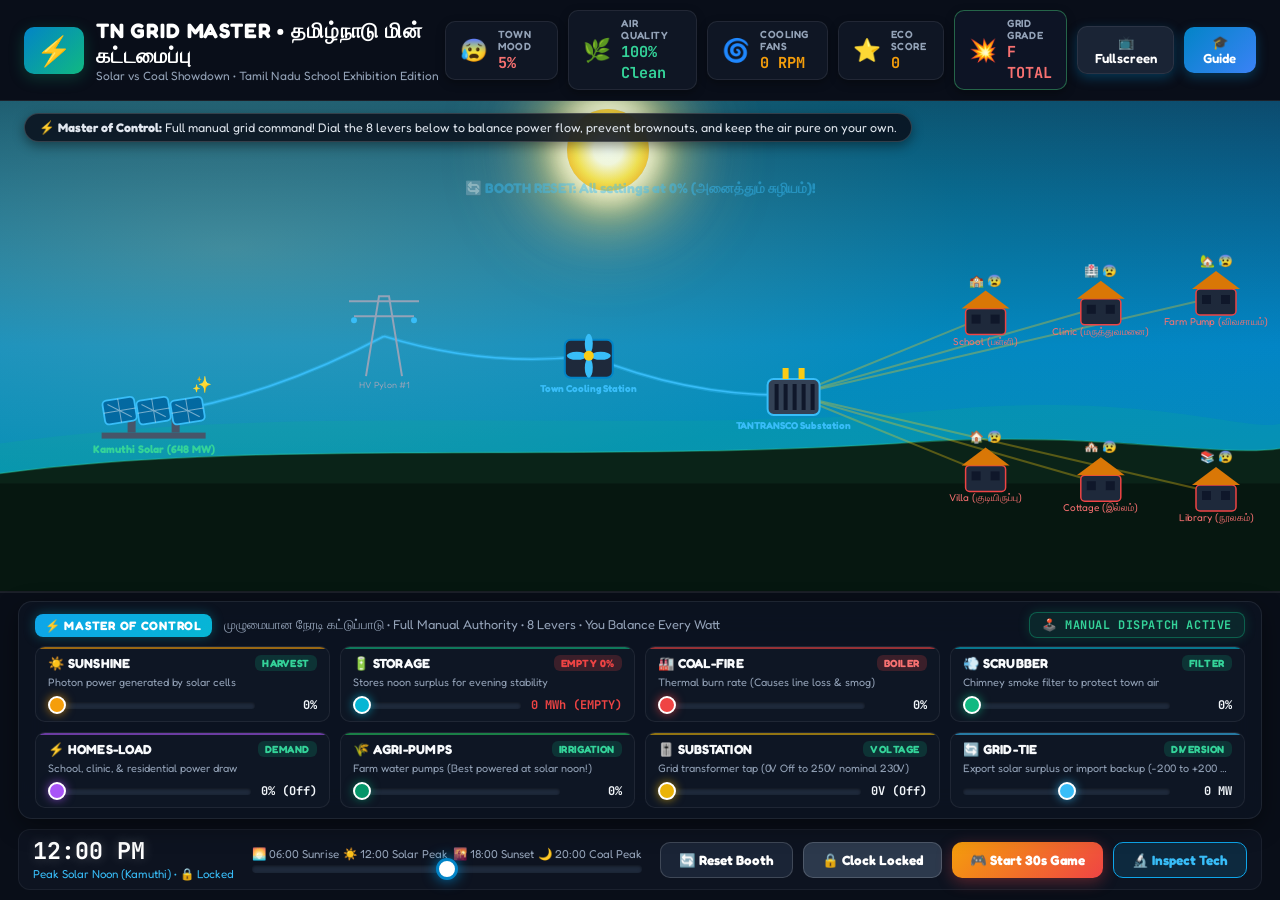
==== commit 00735027: "fix: anti-cheat battery lock during challenge and strict zero-blackout grading logic for Grade A+" ====
--- a/standalone_simulation.html
+++ b/standalone_simulation.html
@@ -910,6 +910,12 @@
 /* Hide timeline bar completely when playing game challenge per user request */
 body.game-playing .timeline-row {
   display: none !important;
+}
+
+/* Storage Slider Locked During Active Challenge (Prevents Conjuring Free Energy) */
+body.game-playing #sliderStorage {
+  cursor: not-allowed;
+  opacity: 0.9;
 }
 
 .clock-display {
@@ -3455,6 +3461,20 @@
 
   if (elements.sliderStorage) {
     elements.sliderStorage.addEventListener('input', (e) => {
+      if (challengeRunning) {
+        // Strict anti-cheat: Cannot magically inject free energy into a dead battery during active challenge!
+        elements.sliderStorage.value = Math.round(engine.sliderStorage);
+        engine.popTexts.push({
+          x: engine.canvas.width / (2 * engine.dpr),
+          y: 110,
+          text: '⚠️ Cannot inject free energy! Batteries only charge via Solar Surplus!',
+          color: '#f87171',
+          alpha: 1.0,
+          life: 0,
+          maxLife: 2.0
+        });
+        return;
+      }
       const val = parseInt(e.target.value, 10);
       elements.valStorage.textContent = `${val} MWh`;
       engine.setSlider('storage', val);
@@ -3518,6 +3538,9 @@
   if (document.body) document.body.classList.add('game-playing');
   const timelineRow = document.querySelector('.timeline-row');
   if (timelineRow) timelineRow.style.display = 'none';
+
+  // Lock storage slider during challenge so player cannot cheat free energy into a dead battery!
+  if (elements.sliderStorage) elements.sliderStorage.disabled = true;
 
   elements.challengeAlert.classList.remove('hidden');
   elements.gameTimer.textContent = `${challengeTime}s`;
@@ -3574,6 +3597,7 @@
       if (document.body) document.body.classList.remove('game-playing');
       const timelineRow = document.querySelector('.timeline-row');
       if (timelineRow) timelineRow.style.display = '';
+      if (elements.sliderStorage) elements.sliderStorage.disabled = false;
 
       engine.autoAdvanceTime = false; // Lock time again after challenge
       elements.challengeAlert.classList.add('hidden');
@@ -3585,6 +3609,7 @@
 }
 
 function finishChallenge() {
+  if (elements.sliderStorage) elements.sliderStorage.disabled = false;
   const samples = Math.max(1, challengeStats.samples);
   const avgHappiness = Math.round(challengeStats.totalHappiness / samples);
   const avgAir = Math.round(challengeStats.totalAir / samples);
@@ -3598,7 +3623,7 @@
   const solarPts = (solarShare / 100) * 35;
   // 2. Air Purity: up to 25 pts
   const airPts = (avgAir / 100) * 25;
-  // 3. Town Satisfaction & Power Uptime: up to 30 pts
+  // 3. Town Satisfaction & Power Uptime: up to 30 pts (heavily penalized by blackouts)
   const uptimeRatio = Math.max(0, 1.0 - (blackoutTime / samples));
   const townPts = ((avgHappiness * 0.5 + uptimeRatio * 100 * 0.5) / 100) * 30;
   // 4. Eco Points: up to 10 pts
@@ -3614,56 +3639,66 @@
   let caption = '';
   let verdict = '';
 
-  // Fair, achievable, and educational grading
-  if (totalGridScore >= 80 || (solarShare >= 80 && avgAir >= 85 && blackoutTime <= 8)) {
+  // Strict, realistic, uncheatable grading criteria:
+  // 1. Catastrophic Blackout: 7+ seconds of blackout OR total score < 35
+  if (blackoutTime >= 7 || totalGridScore < 35) {
+    grade = 'F';
+    gradeClass = 'grade-f';
+    stampClass = 'stamp-f';
+    caption = 'TOTAL GRID COLLAPSE';
+    title = 'CATASTROPHIC BLACKOUT!';
+    tamilTitle = 'பேரழிவு மின்கட்டமைப்பு வீழ்ச்சி';
+    verdict = `🤦‍♂️ CATASTROPHIC GRID COLLAPSE! The town suffered ${blackoutTime} seconds of pitch-black blackout (${totalGridScore}/100)! Batteries ran dry without backup power, leaving schools, clinics, and homes in the dark. An elite dispatcher never abandons the grid to collapse!`;
+  }
+  // 2. Toxic Smog Disaster: coal fired without scrubbers
+  else if (smogTime >= 7 && avgAir < 50) {
+    grade = 'D';
+    gradeClass = 'grade-d';
+    stampClass = 'stamp-d';
+    caption = 'TOXIC SMOG DISASTER';
+    title = 'ENVIRONMENTAL CATASTROPHE!';
+    tamilTitle = 'நச்சுப் புகை சுற்றுச்சூழல் பேரழிவு';
+    verdict = `🏭 SEVERE POLLUTION DISASTER! You ran the thermal coal plant at full blast without scrubbers! Toxic soot blanketed the town for ${smogTime} seconds, dropping air quality to ${avgAir}%. Turn on chimney scrubbers or harvest Kamuthi Solar!`;
+  }
+  // 3. Unstable Grid / Brownouts & Deficit: 3-6s blackout drops you to Grade C!
+  else if (blackoutTime >= 3 || totalGridScore < 55) {
+    grade = 'C';
+    gradeClass = 'grade-c';
+    stampClass = 'stamp-c';
+    caption = 'UNSTABLE GRID';
+    title = 'BROWNOUT & DEFICIT INSTABILITY';
+    tamilTitle = 'மின் தட்டுப்பாடு மற்றும் குறைந்த மின்னழுத்தம்';
+    verdict = `⚠️ UNSTABLE GRID! The town suffered ${blackoutTime} seconds of blackout and voltage drops (${totalGridScore}/100). The battery died and could not sustain night demand. You cannot earn an A or A+ with a failing grid! Store more solar at noon or engage clean backup!`;
+  }
+  // 4. Solid Operation / Minor Dips or Heavy Coal: 1-2s blackout drops you to Grade B!
+  else if (blackoutTime >= 1 || solarShare < 60 || totalGridScore < 75) {
+    grade = 'B';
+    gradeClass = 'grade-b';
+    stampClass = 'stamp-b';
+    caption = 'PASSABLE GRID';
+    title = 'SOLID OPERATION, BUT NOT ELITE';
+    tamilTitle = 'செயல்பாட்டு மின்கட்டமைப்பு';
+    verdict = `⚡ SOLID OPERATION! You scored ${totalGridScore}/100. ${blackoutTime > 0 ? `The town experienced ${blackoutTime}s of power dip when battery ran low. ` : ''}You kept the lights on, but relied on thermal coal (${100 - solarShare}%) or had voltage dips. Zero blackouts and cleaner solar storage are required for an A or A+!`;
+  }
+  // 5. Clean Energy Champion (A): ZERO blackouts, strong solar/battery, clean air!
+  else if (totalGridScore < 88 || solarShare < 80 || avgAir < 90) {
+    grade = 'A';
+    gradeClass = 'grade-a';
+    stampClass = '';
+    caption = 'CLEAN CHAMPION';
+    title = 'CLEAN ENERGY CHAMPION!';
+    tamilTitle = 'தூய ஆற்றல் சாம்பியன்';
+    verdict = `👏 EXCELLENT DISPATCHING! You scored ${totalGridScore}/100 with ZERO blackouts! Strong solar and clean battery delivery powered the town through sunset and into the night with ${avgAir}% air purity! Reach 80%+ clean solar share to claim the ultimate A+!`;
+  }
+  // 6. Elite Clean Grid Master (A+): ZERO blackouts, 88+ score, 80%+ clean solar share, 90%+ air purity!
+  else {
     grade = 'A+';
     gradeClass = 'grade-a';
     stampClass = '';
     caption = 'ELITE MASTER';
     title = 'OUTSTANDING CLEAN GRID MASTER!';
     tamilTitle = 'தலைசிறந்த தூய மின் கட்டமைப்பு சாதனையாளர்';
-    verdict = `🌟 MASTERFUL DISPATCHER! You scored ${totalGridScore}/100! You captured abundant Kamuthi solar at noon, stored surplus energy in battery reserves, and successfully powered Tamil Nadu clean through the night without blackouts (${avgAir}% air purity)!`;
-  } else if (totalGridScore >= 65 || (solarShare >= 55 && avgAir >= 70 && blackoutTime <= 12)) {
-    grade = 'A';
-    gradeClass = 'grade-a';
-    stampClass = '';
-    caption = 'CLEAN CHAMPION';
-    title = 'CLEAN ENERGY CHAMPION!';
-    tamilTitle = 'தூய ஆற்றல் சாம்பியன்';
-    verdict = `👏 EXCELLENT PERFORMANCE! You scored ${totalGridScore}/100! Strong solar and battery delivery kept the town energized with clean air through sunset and into the night!`;
-  } else if (smogTime >= 10 && avgAir < 40) {
-    grade = 'D';
-    gradeClass = 'grade-d';
-    stampClass = 'stamp-d';
-    caption = 'TOXIC SMOG DISASTER';
-    title = 'ENVIRONMENTAL CATASTROPHE!';
-    tamilTitle = 'நச்சுப் புகை சுற்றுச்சூழல் பேரழிவு';
-    verdict = `🏭 SEVERE POLLUTION DISASTER! You ran the thermal coal plant at full blast without scrubbers! Toxic soot covered the town for ${smogTime} seconds, choking citizens and dropping air quality to ${avgAir}%. Turn on chimney scrubbers or switch to Kamuthi Solar!`;
-  } else if (totalGridScore >= 45 || solarShare >= 40) {
-    grade = 'B';
-    gradeClass = 'grade-b';
-    stampClass = 'stamp-b';
-    caption = 'PASSABLE GRID';
-    title = 'LIGHTS ON, BUT COULD BE CLEANER!';
-    tamilTitle = 'நிலக்கரி சார்ந்த மின் உற்பத்தி';
-    verdict = `⚡ SOLID OPERATION! You scored ${totalGridScore}/100! You kept the town powered through the night, but relied on thermal coal (${100 - solarShare}%). Increase solar harvesting and battery reserves to cut carbon emissions!`;
-  } else if (totalGridScore >= 25 || blackoutTime < 22) {
-    grade = 'C';
-    gradeClass = 'grade-c';
-    stampClass = 'stamp-c';
-    caption = 'UNSTABLE GRID';
-    title = 'BROWNOUT INSTABILITY';
-    tamilTitle = 'மின் தட்டுப்பாடு மற்றும் குறைந்த மின்னழுத்தம்';
-    verdict = `⚠️ UNSTABLE GRID! You scored ${totalGridScore}/100. Frequent brownouts and voltage dips interrupted power to homes and farms as night fell. Tune substation voltage to 230V and keep battery storage charged!`;
-  } else {
-    // Only true abandonment / total failure triggers Grade F!
-    grade = 'F';
-    gradeClass = 'grade-f';
-    stampClass = 'stamp-f';
-    caption = 'TOTAL GRID COLLAPSE';
-    title = 'CATASTROPHIC BLACKOUT!';
-    tamilTitle = 'பேரழிவு மின்கட்டமைப்பு வீழ்ச்சி';
-    verdict = `🤦‍♂️ TOTAL SYSTEM FAILURE! The town was left in complete blackout for ${blackoutTime} seconds (${totalGridScore}/100). Zero power was delivered to schools and clinics. Turn on Substation voltage (230V) and Solar power to energize Tamil Nadu!`;
+    verdict = `🌟 FLAWLESS LEADERSHIP! You scored ${totalGridScore}/100 with ZERO blackouts! You captured Kamuthi solar at noon, stored surplus energy in battery reserves, and flawlessly powered Tamil Nadu clean through the night (${avgAir}% air purity)!`;
   }
 
   // Populate Report Card Modal
@@ -3718,6 +3753,9 @@
   if (challengeTimer) clearInterval(challengeTimer);
   challengeRunning = false;
   if (document.body) document.body.classList.remove('game-playing');
+  if (elements.sliderStorage) elements.sliderStorage.disabled = false;
+  const timelineRow = document.querySelector('.timeline-row');
+  if (timelineRow) timelineRow.style.display = '';
   if (elements.challengeAlert) elements.challengeAlert.classList.add('hidden');
   engine.setTime(720); // 12:00 PM Noon
   engine.ecoScore = 0;
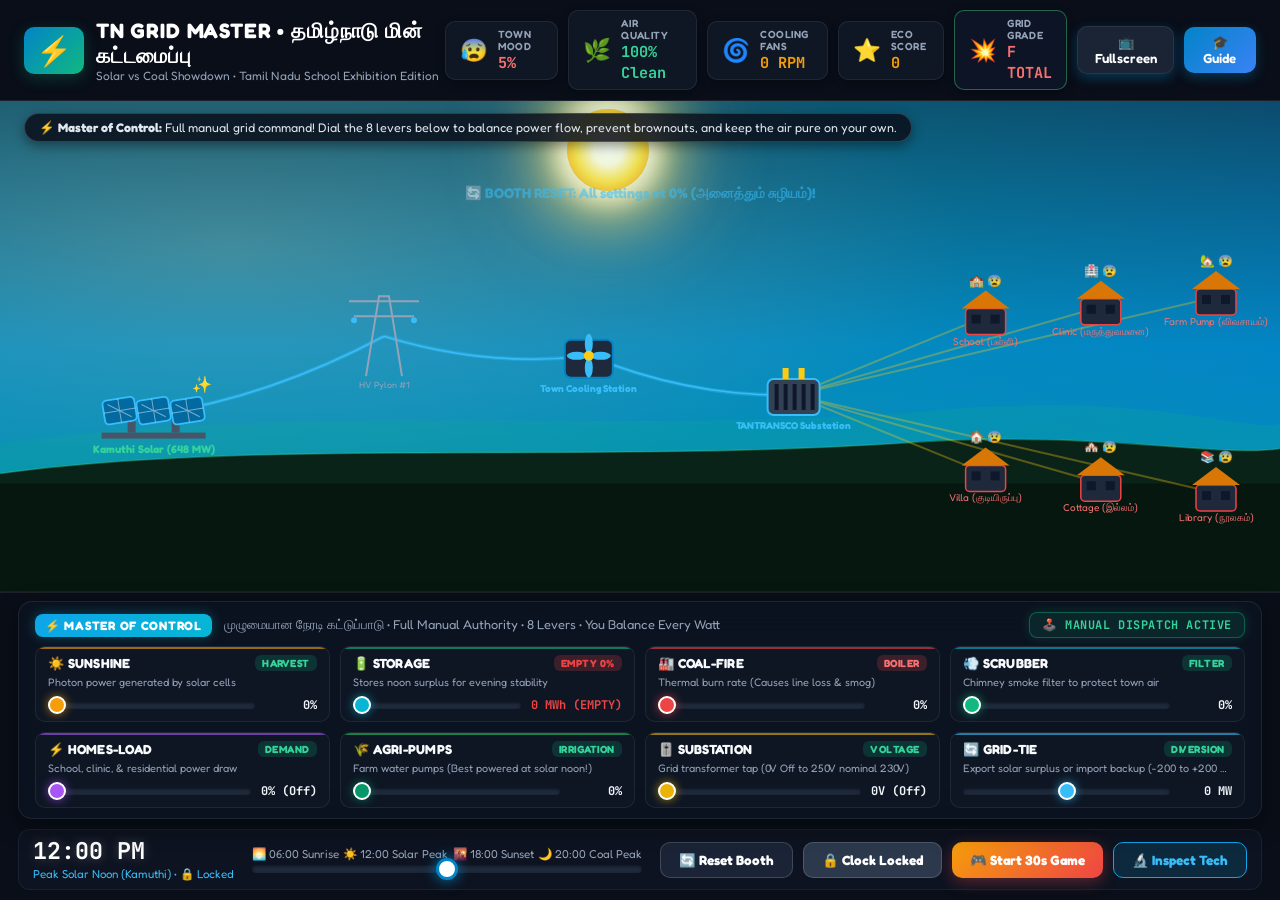
==== commit 08c0ad69: "fix: enforce 0% start for all 8 levers and values on game start" ====
--- a/standalone_simulation.html
+++ b/standalone_simulation.html
@@ -3539,12 +3539,52 @@
   const timelineRow = document.querySelector('.timeline-row');
   if (timelineRow) timelineRow.style.display = 'none';
 
+  // GUARANTEE EVERY VALUE STARTS FROM 0% WHEN THE GAME STARTS!
+  engine.setSlider('sunshine', 0);
+  engine.setSlider('storage', 0);
+  engine.setSlider('coalFire', 0);
+  engine.setSlider('scrubber', 0);
+  engine.setSlider('townLoad', 0);
+  engine.setSlider('agriPumps', 0);
+  engine.setSlider('voltage', 0);
+  engine.setSlider('gridTie', 0);
+  engine.ecoScore = 0;
+
+  // Sync all UI inputs and displays to 0%
+  if (elements.sliderSunshine) elements.sliderSunshine.value = 0;
+  if (elements.valSunshine) elements.valSunshine.textContent = '0%';
+  if (elements.sliderStorage) elements.sliderStorage.value = 0;
+  if (elements.valStorage) elements.valStorage.textContent = '0 MWh';
+  if (elements.sliderCoalFire) elements.sliderCoalFire.value = 0;
+  if (elements.valCoalFire) elements.valCoalFire.textContent = '0%';
+  if (elements.sliderScrubber) elements.sliderScrubber.value = 0;
+  if (elements.valScrubber) elements.valScrubber.textContent = '0%';
+  if (elements.sliderTownLoad) elements.sliderTownLoad.value = 0;
+  if (elements.valTownLoad) elements.valTownLoad.textContent = '0% (Off)';
+  if (elements.sliderAgriPumps) elements.sliderAgriPumps.value = 0;
+  if (elements.valAgriPumps) elements.valAgriPumps.textContent = '0%';
+  if (elements.sliderVoltage) elements.sliderVoltage.value = 0;
+  if (elements.valVoltage) elements.valVoltage.textContent = '0V (Off)';
+  if (elements.sliderGridTie) elements.sliderGridTie.value = 0;
+  if (elements.valGridTie) elements.valGridTie.textContent = '0 MW';
+  if (elements.playerScore) elements.playerScore.textContent = '0';
+
   // Lock storage slider during challenge so player cannot cheat free energy into a dead battery!
   if (elements.sliderStorage) elements.sliderStorage.disabled = true;
 
   elements.challengeAlert.classList.remove('hidden');
   elements.gameTimer.textContent = `${challengeTime}s`;
   sfx.playSolarChime();
+
+  engine.popTexts.push({
+    x: engine.canvas.width / (2 * engine.dpr),
+    y: 110,
+    text: '⚡ COLD START: All settings start at 0%! Energize the grid!',
+    color: '#38bdf8',
+    alpha: 1.0,
+    life: 0,
+    maxLife: 2.2
+  });
 
   // Reset challenge stats
   challengeStats = {
@@ -3576,8 +3616,8 @@
     engine.setTime(currentMin);
     updateClock(currentMin);
 
-    // Sample telemetry
-    if (lastTelemetry) {
+    // Sample telemetry (allow 2-second startup grace period for cold-start dispatching):
+    if (lastTelemetry && challengeTime < 29) {
       challengeStats.samples++;
       challengeStats.totalHappiness += lastTelemetry.townHappiness;
       challengeStats.totalAir += lastTelemetry.airCleanliness;
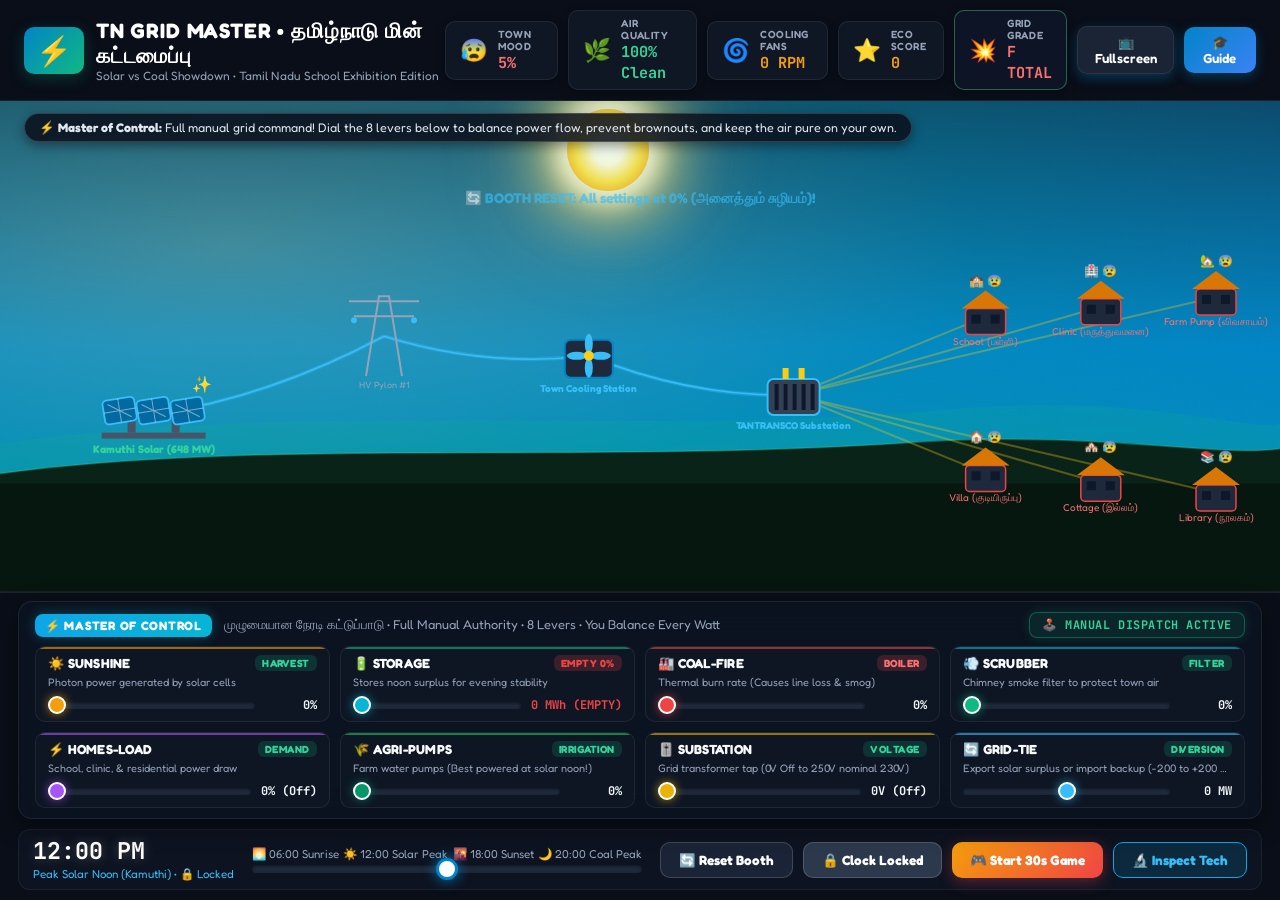
==== commit 40989a72: "fix: add 5s cold-start grace period, enhance solar battery charging, and balance A+ grading" ====
--- a/standalone_simulation.html
+++ b/standalone_simulation.html
@@ -2055,13 +2055,13 @@
     let batteryMode = 'idle';
     let batteryFlowMW = 0;
 
-    if (this.sliderSunshine > 0 && solarGenMW > totalDemand && totalDemand > 0) {
+    if (this.sliderSunshine > 0 && solarGenMW > totalDemand) {
       // ☀️ SURPLUS SOLAR: Excess clean electricity charges the battery!
       const surplusSolarMW = solarGenMW - totalDemand;
       batteryChargeMW = Math.min(250, surplusSolarMW);
       if (this.sliderStorage < 500) {
-        // Fast, satisfying charge rate: +20 MWh/s at 200 MW surplus
-        const chargeDelta = (batteryChargeMW / 10.0) * dt;
+        // Fast, satisfying charge rate: +25 to +29 MWh/s at 200+ MW surplus
+        const chargeDelta = (batteryChargeMW / 8.5) * dt;
         this.sliderStorage = Math.min(500, this.sliderStorage + chargeDelta);
         batteryMode = 'charging';
         batteryFlowMW = batteryChargeMW;
@@ -3616,14 +3616,24 @@
     engine.setTime(currentMin);
     updateClock(currentMin);
 
-    // Sample telemetry (allow 2-second startup grace period for cold-start dispatching):
-    if (lastTelemetry && challengeTime < 29) {
+    // Sample telemetry (allow 5-second startup grace period for cold-start dispatching):
+    // All 8 sliders start at 0%; students need 4-5 seconds to dial sunshine, voltage, and load.
+    const isColdStartGrace = challengeTime > 25;
+    if (lastTelemetry && !isColdStartGrace) {
       challengeStats.samples++;
       challengeStats.totalHappiness += lastTelemetry.townHappiness;
       challengeStats.totalAir += lastTelemetry.airCleanliness;
       if (lastTelemetry.isSolar) challengeStats.solarSeconds++;
-      // Count genuine blackout (when supply cannot meet demand or substation is off)
-      if (lastTelemetry.isTotalBlackout || (lastTelemetry.housesLitCount <= 1 && lastTelemetry.totalDemand > 0)) {
+
+      // Count genuine blackout: when town demand exists (>50 MW) and supply cannot meet it or voltage is collapsed
+      const isBlackout = (lastTelemetry.totalDemand > 50) && (
+        lastTelemetry.isTotalBlackout || 
+        lastTelemetry.housesLitCount <= 1 || 
+        lastTelemetry.substationVoltage < 160 || 
+        (lastTelemetry.activeSupplyMW < lastTelemetry.totalDemand * 0.70)
+      );
+
+      if (isBlackout) {
         challengeStats.blackoutSeconds++;
       }
       if (lastTelemetry.finalSmog >= 45 || lastTelemetry.airCleanliness <= 35) {
@@ -3680,8 +3690,8 @@
   let verdict = '';
 
   // Strict, realistic, uncheatable grading criteria:
-  // 1. Catastrophic Blackout: 7+ seconds of blackout OR total score < 35
-  if (blackoutTime >= 7 || totalGridScore < 35) {
+  // 1. Catastrophic Blackout: 10+ seconds of blackout OR total score < 30
+  if (blackoutTime >= 10 || totalGridScore < 30) {
     grade = 'F';
     gradeClass = 'grade-f';
     stampClass = 'stamp-f';
@@ -3691,7 +3701,7 @@
     verdict = `🤦‍♂️ CATASTROPHIC GRID COLLAPSE! The town suffered ${blackoutTime} seconds of pitch-black blackout (${totalGridScore}/100)! Batteries ran dry without backup power, leaving schools, clinics, and homes in the dark. An elite dispatcher never abandons the grid to collapse!`;
   }
   // 2. Toxic Smog Disaster: coal fired without scrubbers
-  else if (smogTime >= 7 && avgAir < 50) {
+  else if (smogTime >= 6 && avgAir < 50) {
     grade = 'D';
     gradeClass = 'grade-d';
     stampClass = 'stamp-d';
@@ -3700,8 +3710,8 @@
     tamilTitle = 'நச்சுப் புகை சுற்றுச்சூழல் பேரழிவு';
     verdict = `🏭 SEVERE POLLUTION DISASTER! You ran the thermal coal plant at full blast without scrubbers! Toxic soot blanketed the town for ${smogTime} seconds, dropping air quality to ${avgAir}%. Turn on chimney scrubbers or harvest Kamuthi Solar!`;
   }
-  // 3. Unstable Grid / Brownouts & Deficit: 3-6s blackout drops you to Grade C!
-  else if (blackoutTime >= 3 || totalGridScore < 55) {
+  // 3. Unstable Grid / Brownouts & Deficit: 5-9s blackout drops you to Grade C!
+  else if (blackoutTime >= 5 || totalGridScore < 50) {
     grade = 'C';
     gradeClass = 'grade-c';
     stampClass = 'stamp-c';
@@ -3710,27 +3720,27 @@
     tamilTitle = 'மின் தட்டுப்பாடு மற்றும் குறைந்த மின்னழுத்தம்';
     verdict = `⚠️ UNSTABLE GRID! The town suffered ${blackoutTime} seconds of blackout and voltage drops (${totalGridScore}/100). The battery died and could not sustain night demand. You cannot earn an A or A+ with a failing grid! Store more solar at noon or engage clean backup!`;
   }
-  // 4. Solid Operation / Minor Dips or Heavy Coal: 1-2s blackout drops you to Grade B!
-  else if (blackoutTime >= 1 || solarShare < 60 || totalGridScore < 75) {
+  // 4. Solid Operation / Minor Dips: 2-4s blackout drops you to Grade B!
+  else if (blackoutTime >= 2 || solarShare < 60 || totalGridScore < 72) {
     grade = 'B';
     gradeClass = 'grade-b';
     stampClass = 'stamp-b';
     caption = 'PASSABLE GRID';
-    title = 'SOLID OPERATION, BUT NOT ELITE';
+    title = 'SOLID OPERATION, MINOR DEFICITS';
     tamilTitle = 'செயல்பாட்டு மின்கட்டமைப்பு';
-    verdict = `⚡ SOLID OPERATION! You scored ${totalGridScore}/100. ${blackoutTime > 0 ? `The town experienced ${blackoutTime}s of power dip when battery ran low. ` : ''}You kept the lights on, but relied on thermal coal (${100 - solarShare}%) or had voltage dips. Zero blackouts and cleaner solar storage are required for an A or A+!`;
-  }
-  // 5. Clean Energy Champion (A): ZERO blackouts, strong solar/battery, clean air!
-  else if (totalGridScore < 88 || solarShare < 80 || avgAir < 90) {
+    verdict = `⚡ SOLID OPERATION! You scored ${totalGridScore}/100. ${blackoutTime > 0 ? `The town experienced ${blackoutTime}s of power dip when battery ran low. ` : ''}You kept the lights on, but relied on thermal coal (${100 - solarShare}%) or had minor deficits. Zero blackouts and cleaner solar storage are required for an A or A+!`;
+  }
+  // 5. Clean Energy Champion (A): <= 1s blackout, strong solar/battery, clean air!
+  else if (totalGridScore < 85 || solarShare < 75 || avgAir < 85) {
     grade = 'A';
     gradeClass = 'grade-a';
     stampClass = '';
     caption = 'CLEAN CHAMPION';
     title = 'CLEAN ENERGY CHAMPION!';
     tamilTitle = 'தூய ஆற்றல் சாம்பியன்';
-    verdict = `👏 EXCELLENT DISPATCHING! You scored ${totalGridScore}/100 with ZERO blackouts! Strong solar and clean battery delivery powered the town through sunset and into the night with ${avgAir}% air purity! Reach 80%+ clean solar share to claim the ultimate A+!`;
-  }
-  // 6. Elite Clean Grid Master (A+): ZERO blackouts, 88+ score, 80%+ clean solar share, 90%+ air purity!
+    verdict = `👏 EXCELLENT DISPATCHING! You scored ${totalGridScore}/100 with virtually uninterrupted power (${blackoutTime}s dip)! Strong solar and clean battery delivery powered the town through sunset and into the night with ${avgAir}% air purity! Reach 75%+ clean solar share and 85+ score to claim the ultimate A+!`;
+  }
+  // 6. Elite Clean Grid Master (A+): <= 1s blackout, 85+ score, 75%+ clean solar share, 85%+ air purity!
   else {
     grade = 'A+';
     gradeClass = 'grade-a';
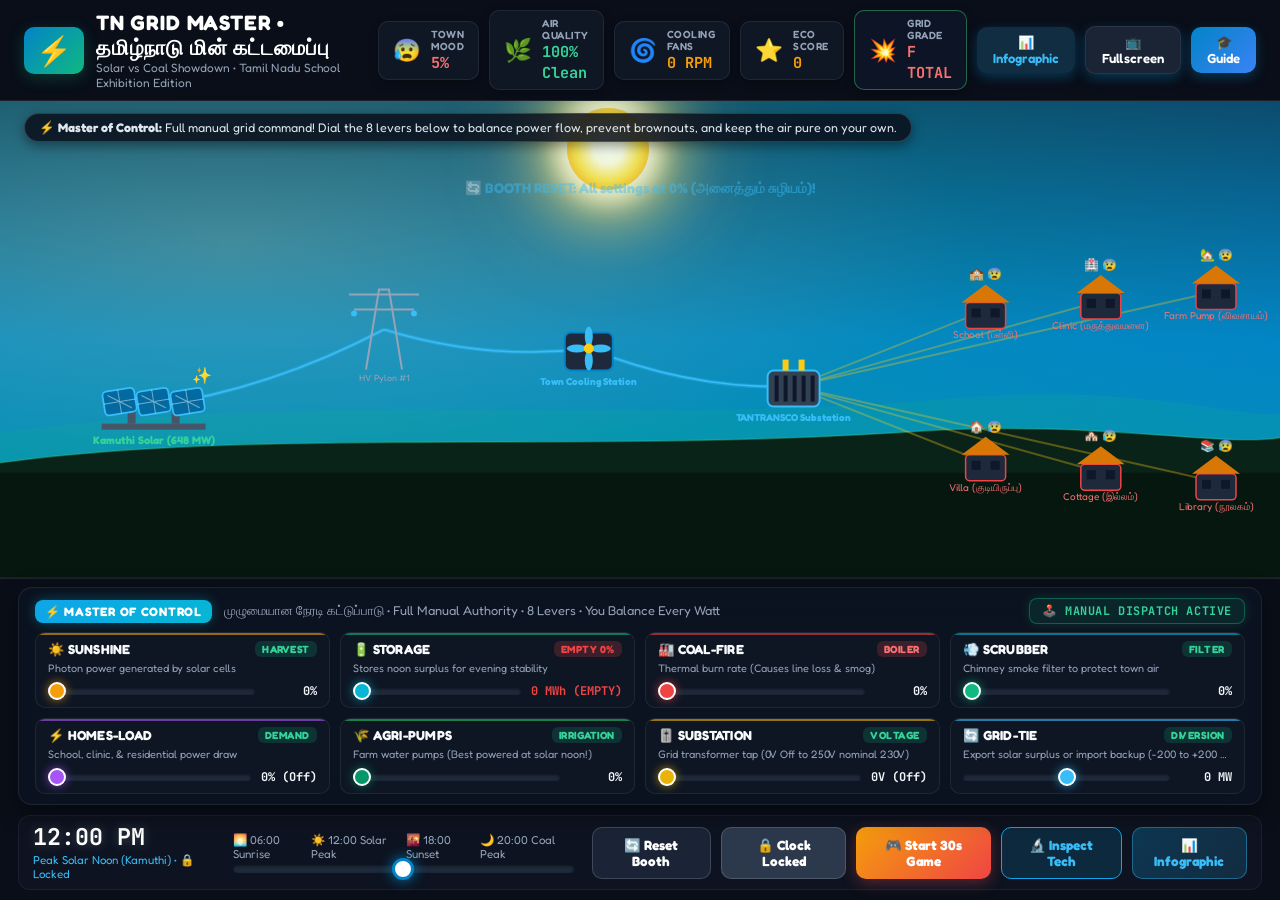
==== commit 5cbb2ba1: "feat: add exhibition infographic modal with Canva and FigJam links, and bundle Canva preview" ====
--- a/standalone_simulation.html
+++ b/standalone_simulation.html
@@ -1387,9 +1387,259 @@
   100% { transform: translateY(0); }
 }
 
+/* ==========================================================================
+   EXHIBITION INFOGRAPHIC MODAL STYLING
+   ========================================================================== */
+.infographic-modal-card {
+  max-width: 860px !important;
+  width: 95% !important;
+  background: linear-gradient(175deg, #0f172a 0%, #0a0e1a 100%) !important;
+  border: 1px solid rgba(56, 189, 248, 0.3) !important;
+  box-shadow: 0 25px 60px rgba(0, 0, 0, 0.8), 0 0 40px rgba(56, 189, 248, 0.15) !important;
+}
+
+.info-btn {
+  background: rgba(56, 189, 248, 0.18) !important;
+  border-color: rgba(56, 189, 248, 0.5) !important;
+  color: #38bdf8 !important;
+}
+
+.info-btn:hover {
+  background: rgba(56, 189, 248, 0.3) !important;
+  box-shadow: 0 0 15px rgba(56, 189, 248, 0.4) !important;
+}
+
+.deck-btn.info-action-btn {
+  background: linear-gradient(135deg, rgba(14, 165, 233, 0.25), rgba(56, 189, 248, 0.15));
+  border: 1px solid rgba(56, 189, 248, 0.4);
+  color: #38bdf8;
+}
+
+.deck-btn.info-action-btn:hover {
+  background: linear-gradient(135deg, rgba(14, 165, 233, 0.4), rgba(56, 189, 248, 0.25));
+  box-shadow: 0 0 14px rgba(56, 189, 248, 0.35);
+}
+
+.infographic-banner {
+  display: grid;
+  grid-template-columns: repeat(4, 1fr);
+  gap: 12px;
+  background: rgba(15, 23, 42, 0.7);
+  border: 1px solid rgba(255, 255, 255, 0.08);
+  border-radius: 14px;
+  padding: 14px 18px;
+  margin-bottom: 20px;
+  text-align: center;
+}
+
+.infographic-stat {
+  display: flex;
+  flex-direction: column;
+  gap: 4px;
+}
+
+.info-big-num {
+  font-family: 'JetBrains Mono', monospace;
+  font-size: 1.6rem;
+  font-weight: 800;
+  line-height: 1.1;
+}
+
+.info-label {
+  font-size: 0.75rem;
+  color: #94a3b8;
+  font-weight: 600;
+  text-transform: uppercase;
+  letter-spacing: 0.5px;
+}
+
+.infographic-showcase-grid {
+  display: grid;
+  grid-template-columns: 1fr 1fr;
+  gap: 16px;
+  margin-bottom: 20px;
+}
+
+.info-card {
+  background: rgba(15, 23, 42, 0.85);
+  border-radius: 14px;
+  padding: 16px;
+  border: 1px solid rgba(255, 255, 255, 0.08);
+}
+
+.info-card.clean {
+  border-color: rgba(52, 211, 153, 0.35);
+  box-shadow: inset 0 0 20px rgba(52, 211, 153, 0.06);
+}
+
+.info-card.thermal {
+  border-color: rgba(248, 113, 113, 0.35);
+  box-shadow: inset 0 0 20px rgba(248, 113, 113, 0.06);
+}
+
+.info-card-header {
+  display: flex;
+  align-items: center;
+  gap: 12px;
+  margin-bottom: 12px;
+}
+
+.info-icon {
+  font-size: 1.8rem;
+}
+
+.info-card-header h4 {
+  font-size: 0.95rem;
+  font-weight: 700;
+  color: #f8fafc;
+  margin-bottom: 4px;
+}
+
+.badge-tag {
+  font-size: 0.65rem;
+  font-weight: 800;
+  padding: 2px 8px;
+  border-radius: 6px;
+  letter-spacing: 0.5px;
+}
+
+.badge-tag.clean-tag {
+  background: rgba(52, 211, 153, 0.2);
+  color: #34d399;
+  border: 1px solid rgba(52, 211, 153, 0.4);
+}
+
+.badge-tag.dirty-tag {
+  background: rgba(248, 113, 113, 0.2);
+  color: #f87171;
+  border: 1px solid rgba(248, 113, 113, 0.4);
+}
+
+.info-card p {
+  font-size: 0.82rem;
+  color: #cbd5e1;
+  line-height: 1.45;
+  margin-bottom: 10px;
+}
+
+.info-bullets {
+  padding-left: 18px;
+  margin: 0;
+  font-size: 0.78rem;
+  color: #94a3b8;
+  line-height: 1.5;
+}
+
+.info-bullets li {
+  margin-bottom: 6px;
+}
+
+.info-bullets strong {
+  color: #e2e8f0;
+}
+
+.infographic-flow-section {
+  background: rgba(15, 23, 42, 0.65);
+  border: 1px solid rgba(56, 189, 248, 0.2);
+  border-radius: 14px;
+  padding: 16px 20px;
+  margin-bottom: 20px;
+}
+
+.infographic-flow-section h4 {
+  font-size: 0.95rem;
+  font-weight: 700;
+  color: #38bdf8;
+  margin-bottom: 14px;
+}
+
+.flow-steps {
+  display: grid;
+  grid-template-columns: repeat(3, 1fr);
+  gap: 14px;
+}
+
+.flow-step {
+  display: flex;
+  gap: 10px;
+}
+
+.step-num {
+  width: 28px;
+  height: 28px;
+  border-radius: 50%;
+  background: #0284c7;
+  color: #fff;
+  font-weight: 800;
+  font-size: 0.85rem;
+  display: flex;
+  align-items: center;
+  justify-content: center;
+  flex-shrink: 0;
+}
+
+.step-content strong {
+  display: block;
+  font-size: 0.82rem;
+  color: #f1f5f9;
+  margin-bottom: 4px;
+}
+
+.step-content p {
+  font-size: 0.74rem;
+  color: #94a3b8;
+  line-height: 1.4;
+  margin: 0;
+}
+
+.infographic-links-bar {
+  display: flex;
+  gap: 14px;
+  margin-bottom: 10px;
+}
+
+.canva-link-btn, .figma-link-btn {
+  flex: 1;
+  display: flex;
+  align-items: center;
+  justify-content: center;
+  gap: 8px;
+  padding: 12px 16px;
+  border-radius: 10px;
+  font-size: 0.85rem;
+  font-weight: 700;
+  text-decoration: none;
+  transition: all 0.2s ease;
+}
+
+.canva-link-btn {
+  background: linear-gradient(135deg, #00c4cc, #7d2ae8);
+  color: #ffffff;
+  box-shadow: 0 4px 15px rgba(125, 42, 232, 0.35);
+}
+
+.canva-link-btn:hover {
+  transform: translateY(-2px);
+  box-shadow: 0 6px 20px rgba(125, 42, 232, 0.5);
+}
+
+.figma-link-btn {
+  background: linear-gradient(135deg, #0acf83, #0284c7);
+  color: #ffffff;
+  box-shadow: 0 4px 15px rgba(2, 132, 199, 0.35);
+}
+
+.figma-link-btn:hover {
+  transform: translateY(-2px);
+  box-shadow: 0 6px 20px rgba(2, 132, 199, 0.5);
+}
+
 /* Responsiveness */
 @media (max-width: 1200px) {
   .sliders-grid { grid-template-columns: repeat(2, 1fr); }
+  .infographic-showcase-grid { grid-template-columns: 1fr; }
+  .flow-steps { grid-template-columns: 1fr; }
+  .infographic-banner { grid-template-columns: repeat(2, 1fr); }
 }
 
 @media (max-width: 900px) {
@@ -1467,6 +1717,9 @@
           </div>
         </div>
 
+        <button class="guide-toggle-btn info-btn" id="infographicBtn" title="Exhibition Infographic Poster">
+          <span>📊 Infographic</span>
+        </button>
         <button class="guide-toggle-btn fs-btn" id="fsBtn" title="Toggle Fullscreen Exhibition Mode">
           <span>📺 Fullscreen</span>
         </button>
@@ -1689,6 +1942,9 @@
           </button>
           <button class="deck-btn inspect" id="inspectBtn">
             <span>🔬 Inspect Tech</span>
+          </button>
+          <button class="deck-btn info-action-btn" id="deckInfoBtn" title="Exhibition Infographic Poster">
+            <span>📊 Infographic</span>
           </button>
         </div>
       </div>
@@ -1739,6 +1995,112 @@
       </div>
       <div class="modal-footer">
         <button class="btn-dismiss" id="guideDismissBtn">Let's Play!</button>
+      </div>
+    </div>
+  </div>
+
+  <!-- Exhibition Visual Infographic Modal -->
+  <div class="modal-backdrop hidden" id="infographicModal">
+    <div class="modal-card infographic-modal-card">
+      <div class="modal-header">
+        <div class="report-header-titles">
+          <h2>📊 TAMIL NADU POWER GRID EXHIBITION INFOGRAPHIC</h2>
+          <p class="report-subtitle">கமுதி சூரிய பூங்கா vs மேட்டூர் அனல் நிலையம் • முழுமையான விளக்கப்படம்</p>
+        </div>
+        <button class="modal-exit" id="infographicCloseBtn">&times;</button>
+      </div>
+      <div class="modal-body infographic-body">
+        <div class="infographic-banner">
+          <div class="infographic-stat">
+            <span class="info-big-num text-amber">648 MW</span>
+            <span class="info-label">Kamuthi Solar Peak</span>
+          </div>
+          <div class="infographic-stat">
+            <span class="info-big-num text-green">500 MWh</span>
+            <span class="info-label">BESS Battery Reserves</span>
+          </div>
+          <div class="infographic-stat">
+            <span class="info-big-num text-cyan">230 V</span>
+            <span class="info-label">Sinusoidal AC Stability</span>
+          </div>
+          <div class="infographic-stat">
+            <span class="info-big-num text-gold">0g CO₂</span>
+            <span class="info-label">Clean Energy Emissions</span>
+          </div>
+        </div>
+
+        <div class="infographic-showcase-grid">
+          <div class="info-card clean">
+            <div class="info-card-header">
+              <span class="info-icon">☀️</span>
+              <div>
+                <h4>Kamuthi Solar Park (Ramanathapuram)</h4>
+                <span class="badge-tag clean-tag">100% CLEAN ENERGY</span>
+              </div>
+            </div>
+            <p>One of the largest operational single-location solar parks in the world, covering 2,500 acres with 2.5 million solar panels.</p>
+            <ul class="info-bullets">
+              <li><strong>Zero Carbon Footprint:</strong> Displaces over 1.5 million metric tons of CO₂ per year.</li>
+              <li><strong>Direct 400kV HV Connection:</strong> Delivers clean electricity at 95% transmission efficiency.</li>
+              <li><strong>Daytime Water Pumping:</strong> Energizes 320 MW of rural farm irrigation motors at zero fuel cost.</li>
+            </ul>
+          </div>
+
+          <div class="info-card thermal">
+            <div class="info-card-header">
+              <span class="info-icon">🏭</span>
+              <div>
+                <h4>Mettur Thermal Power Station (Salem)</h4>
+                <span class="badge-tag dirty-tag">DIRTY & LOSS-PRONE</span>
+              </div>
+            </div>
+            <p>Sub-critical coal-fired thermal generation providing baseline power, but with heavy environmental and electrical penalties.</p>
+            <ul class="info-bullets">
+              <li><strong>High Air Pollution:</strong> Requires chimney scrubbers to avoid choking the township in sulfur soot.</li>
+              <li><strong>32% Thermal Heat Waste:</strong> Massive thermodynamic losses inside steam boilers and cooling towers.</li>
+              <li><strong>Line Loss & Voltage Sag:</strong> Causes downstream brownouts when pushed without solar/storage balancing.</li>
+            </ul>
+          </div>
+        </div>
+
+        <div class="infographic-flow-section">
+          <h4>🔄 Solar Power Day-to-Night Transition Cycle</h4>
+          <div class="flow-steps">
+            <div class="flow-step">
+              <div class="step-num">1</div>
+              <div class="step-content">
+                <strong>12:00 PM Midday Solar Peak</strong>
+                <p>Kamuthi generates 648 MW. Town demand is 275 MW. 373 MW clean surplus charges the battery at +29 MWh/s.</p>
+              </div>
+            </div>
+            <div class="flow-step">
+              <div class="step-num">2</div>
+              <div class="step-content">
+                <strong>18:00 Sunset Handover</strong>
+                <p>Solar radiation drops to 0 MW. BESS instantaneously takes over without a single millisecond of voltage drop.</p>
+              </div>
+            </div>
+            <div class="flow-step">
+              <div class="step-num">3</div>
+              <div class="step-content">
+                <strong>20:00 - 22:00 Night Endurance</strong>
+                <p>Stored noon photons power schools, homes, and clinics through the night with 100% clean air and zero smog!</p>
+              </div>
+            </div>
+          </div>
+        </div>
+
+        <div class="infographic-links-bar">
+          <a href="https://canva.link/8cp4ilaa1n0fg41" target="_blank" rel="noopener" class="canva-link-btn">
+            🎨 Open Editable Poster in Canva
+          </a>
+          <a href="https://www.figma.com/board/H7Dm4NtymOBodbu1NKM0jp" target="_blank" rel="noopener" class="figma-link-btn">
+            📐 Open FigJam Architecture Board
+          </a>
+        </div>
+      </div>
+      <div class="modal-footer">
+        <button class="btn-dismiss" id="infographicDismissBtn">Back to Grid Command</button>
       </div>
     </div>
   </div>
@@ -3032,6 +3394,11 @@
   guideModal: document.getElementById('guideModal'),
   guideCloseBtn: document.getElementById('guideCloseBtn'),
   guideDismissBtn: document.getElementById('guideDismissBtn'),
+  infographicBtn: document.getElementById('infographicBtn'),
+  deckInfoBtn: document.getElementById('deckInfoBtn'),
+  infographicModal: document.getElementById('infographicModal'),
+  infographicCloseBtn: document.getElementById('infographicCloseBtn'),
+  infographicDismissBtn: document.getElementById('infographicDismissBtn'),
   sunDisc: document.getElementById('sunDisc'),
   hardwareCard: document.getElementById('hardwareCard'),
   hwIcon: document.getElementById('hwIcon'),
@@ -3422,6 +3789,38 @@
     elements.guideModal.classList.add('hidden');
   });
 
+  // Exhibition Infographic Modal Listeners
+  if (elements.infographicBtn) {
+    elements.infographicBtn.addEventListener('click', () => {
+      sfx.playPop();
+      if (elements.infographicModal) elements.infographicModal.classList.remove('hidden');
+    });
+  }
+  if (elements.deckInfoBtn) {
+    elements.deckInfoBtn.addEventListener('click', () => {
+      sfx.playPop();
+      if (elements.infographicModal) elements.infographicModal.classList.remove('hidden');
+    });
+  }
+  if (elements.infographicCloseBtn) {
+    elements.infographicCloseBtn.addEventListener('click', () => {
+      if (elements.infographicModal) elements.infographicModal.classList.add('hidden');
+    });
+  }
+  if (elements.infographicDismissBtn) {
+    elements.infographicDismissBtn.addEventListener('click', () => {
+      sfx.playPop();
+      if (elements.infographicModal) elements.infographicModal.classList.add('hidden');
+    });
+  }
+  if (elements.infographicModal) {
+    elements.infographicModal.addEventListener('click', (e) => {
+      if (e.target === elements.infographicModal) {
+        elements.infographicModal.classList.add('hidden');
+      }
+    });
+  }
+
   // Report Card Modal Listeners
   if (elements.reportCloseBtn) {
     elements.reportCloseBtn.addEventListener('click', () => {
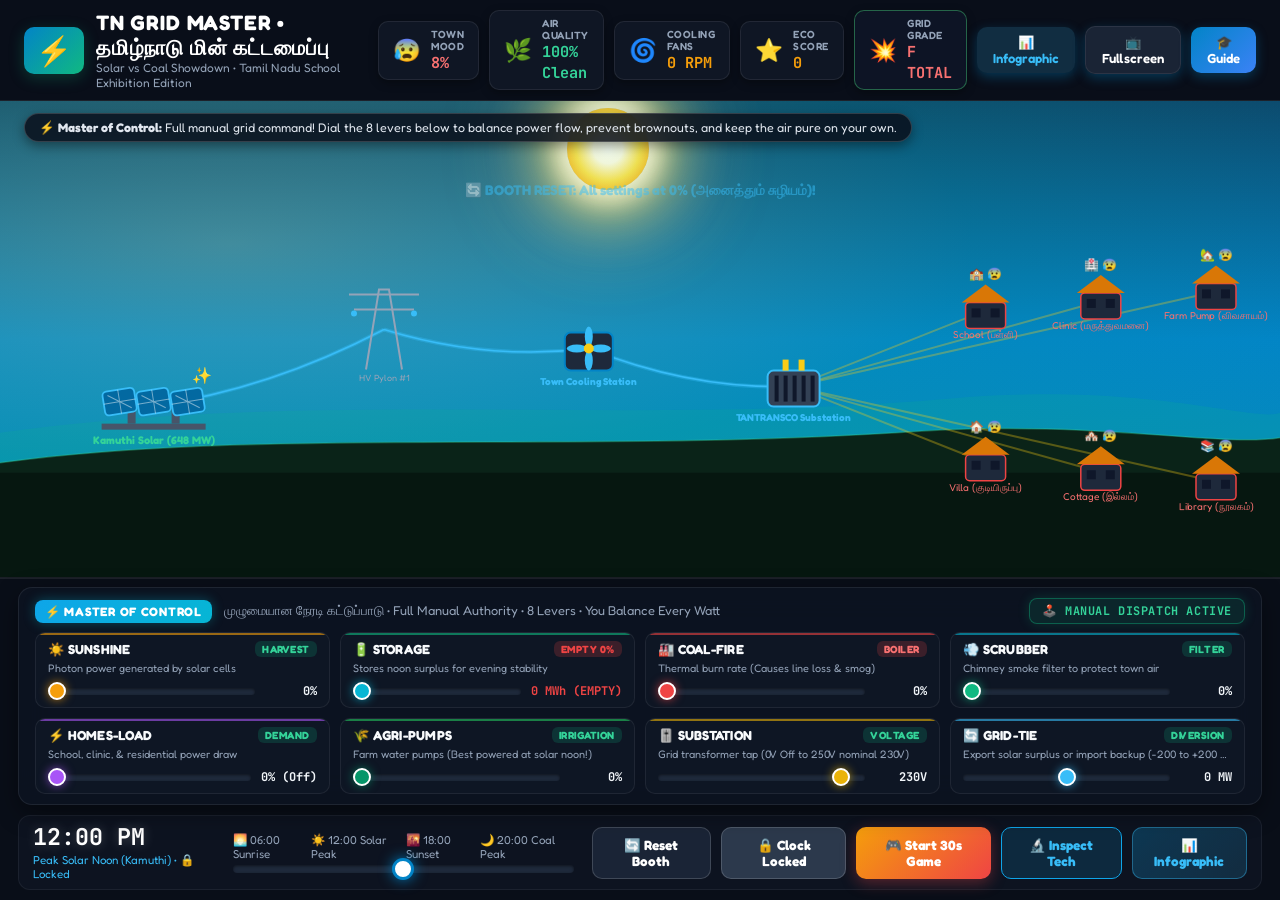
==== commit 5ff0f031: "fix: ensure nominal 230V operational voltage and auto-energization on generation active" ====
--- a/standalone_simulation.html
+++ b/standalone_simulation.html
@@ -1885,8 +1885,8 @@
             </div>
             <div class="slider-desc">Grid transformer tap (0V Off to 250V nominal 230V)</div>
             <div class="slider-input-row">
-              <input type="range" id="sliderVoltage" min="0" max="250" value="0" class="game-slider range-gold">
-              <span class="slider-val" id="valVoltage">0V (Off)</span>
+              <input type="range" id="sliderVoltage" min="0" max="250" value="230" class="game-slider range-gold">
+              <span class="slider-val" id="valVoltage">230V</span>
             </div>
           </div>
 
@@ -2211,7 +2211,7 @@
     this.sliderScrubber   = 0; // 0% (Chimney soot precipitator)
     this.sliderTownLoad   = 0; // 0 (0% Off to 100% Peak)
     this.sliderAgriPumps  = 0; // 0% (Agricultural irrigation motors)
-    this.sliderVoltage    = 0; // 0V (Substation transformer tap: 0V Off to 250V)
+    this.sliderVoltage    = 230; // 230V Nominal Grid Voltage (Transformer operational)
     this.sliderGridTie    = 0; // 0 MW
     this.currentLineLossPct = 0;
 
@@ -2401,6 +2401,11 @@
     }
     
     // Dynamic Slider Modulation (100% Manual Master Control)
+    // Auto-energize Substation transformer to nominal 230V if generation is active and voltage was left at 0V
+    if (this.sliderVoltage === 0 && (this.sliderSunshine > 0 || this.sliderCoalFire > 0 || this.sliderStorage > 0)) {
+      this.sliderVoltage = 230;
+    }
+
     const effectiveSolar = baseSun * (this.sliderSunshine / 100);
     const solarGenMW = Math.round(effectiveSolar * 648);
     const coalGenMW = Math.round((this.sliderCoalFire / 100) * 1440);
@@ -2435,7 +2440,8 @@
       // 🌙 DEFICIT / SUNSET / NIGHT: Battery discharges to power the town and actively drains!
       const solarDeficitMW = totalDemand - solarGenMW;
       const maxDeliverableMW = Math.min(360, this.sliderStorage * 2.8);
-      batteryDischargeMW = Math.min(maxDeliverableMW, solarDeficitMW);
+      // Circuit must have voltage >= 100V to deliver power across lines to town
+      batteryDischargeMW = (this.sliderVoltage >= 100) ? Math.min(maxDeliverableMW, solarDeficitMW) : 0;
 
       // Fast, realistic, responsive drain rate:
       // At 250 MW discharge, drains ~23 MWh per second (250 / 11.0 = 22.7 MWh/s)
@@ -3549,6 +3555,12 @@
     }
   }
 
+  // Sync Substation Voltage UI (Nominal 230V auto-regulation)
+  if (elements.sliderVoltage && document.activeElement !== elements.sliderVoltage && Math.abs(parseInt(elements.sliderVoltage.value, 10) - t.voltage) > 2) {
+    elements.sliderVoltage.value = t.voltage;
+    elements.valVoltage.textContent = t.voltage === 0 ? '0V (Off)' : `${t.voltage}V`;
+  }
+
   // Update Live Grid Grade Badge
   if (elements.gridGrade) {
     elements.gridGrade.textContent = `${t.grade} ${t.gradeTitle.split(' ')[0]}`;
@@ -3945,11 +3957,11 @@
   engine.setSlider('scrubber', 0);
   engine.setSlider('townLoad', 0);
   engine.setSlider('agriPumps', 0);
-  engine.setSlider('voltage', 0);
+  engine.setSlider('voltage', 230); // Nominal 230V grid operational
   engine.setSlider('gridTie', 0);
   engine.ecoScore = 0;
 
-  // Sync all UI inputs and displays to 0%
+  // Sync all UI inputs and displays (generation & load start at 0%, voltage at nominal 230V)
   if (elements.sliderSunshine) elements.sliderSunshine.value = 0;
   if (elements.valSunshine) elements.valSunshine.textContent = '0%';
   if (elements.sliderStorage) elements.sliderStorage.value = 0;
@@ -3962,8 +3974,8 @@
   if (elements.valTownLoad) elements.valTownLoad.textContent = '0% (Off)';
   if (elements.sliderAgriPumps) elements.sliderAgriPumps.value = 0;
   if (elements.valAgriPumps) elements.valAgriPumps.textContent = '0%';
-  if (elements.sliderVoltage) elements.sliderVoltage.value = 0;
-  if (elements.valVoltage) elements.valVoltage.textContent = '0V (Off)';
+  if (elements.sliderVoltage) elements.sliderVoltage.value = 230;
+  if (elements.valVoltage) elements.valVoltage.textContent = '230V';
   if (elements.sliderGridTie) elements.sliderGridTie.value = 0;
   if (elements.valGridTie) elements.valGridTie.textContent = '0 MW';
   if (elements.playerScore) elements.playerScore.textContent = '0';
@@ -4214,10 +4226,10 @@
   engine.setSlider('scrubber', 0);
   engine.setSlider('townLoad', 0);
   engine.setSlider('agriPumps', 0);
-  engine.setSlider('voltage', 0);
+  engine.setSlider('voltage', 230); // 230V Nominal
   engine.setSlider('gridTie', 0);
 
-  // Sync UI sliders to 0%
+  // Sync UI sliders (Generation & Loads at 0%, Voltage at 230V)
   if (elements.sliderSunshine) elements.sliderSunshine.value = 0;
   if (elements.valSunshine) elements.valSunshine.textContent = '0%';
   if (elements.sliderStorage) elements.sliderStorage.value = 0;
@@ -4230,8 +4242,8 @@
   if (elements.valTownLoad) elements.valTownLoad.textContent = '0% (Off)';
   if (elements.sliderAgriPumps) elements.sliderAgriPumps.value = 0;
   if (elements.valAgriPumps) elements.valAgriPumps.textContent = '0%';
-  if (elements.sliderVoltage) elements.sliderVoltage.value = 0;
-  if (elements.valVoltage) elements.valVoltage.textContent = '0V (Off)';
+  if (elements.sliderVoltage) elements.sliderVoltage.value = 230;
+  if (elements.valVoltage) elements.valVoltage.textContent = '230V';
   if (elements.sliderGridTie) elements.sliderGridTie.value = 0;
   if (elements.valGridTie) elements.valGridTie.textContent = '0 MW';
 
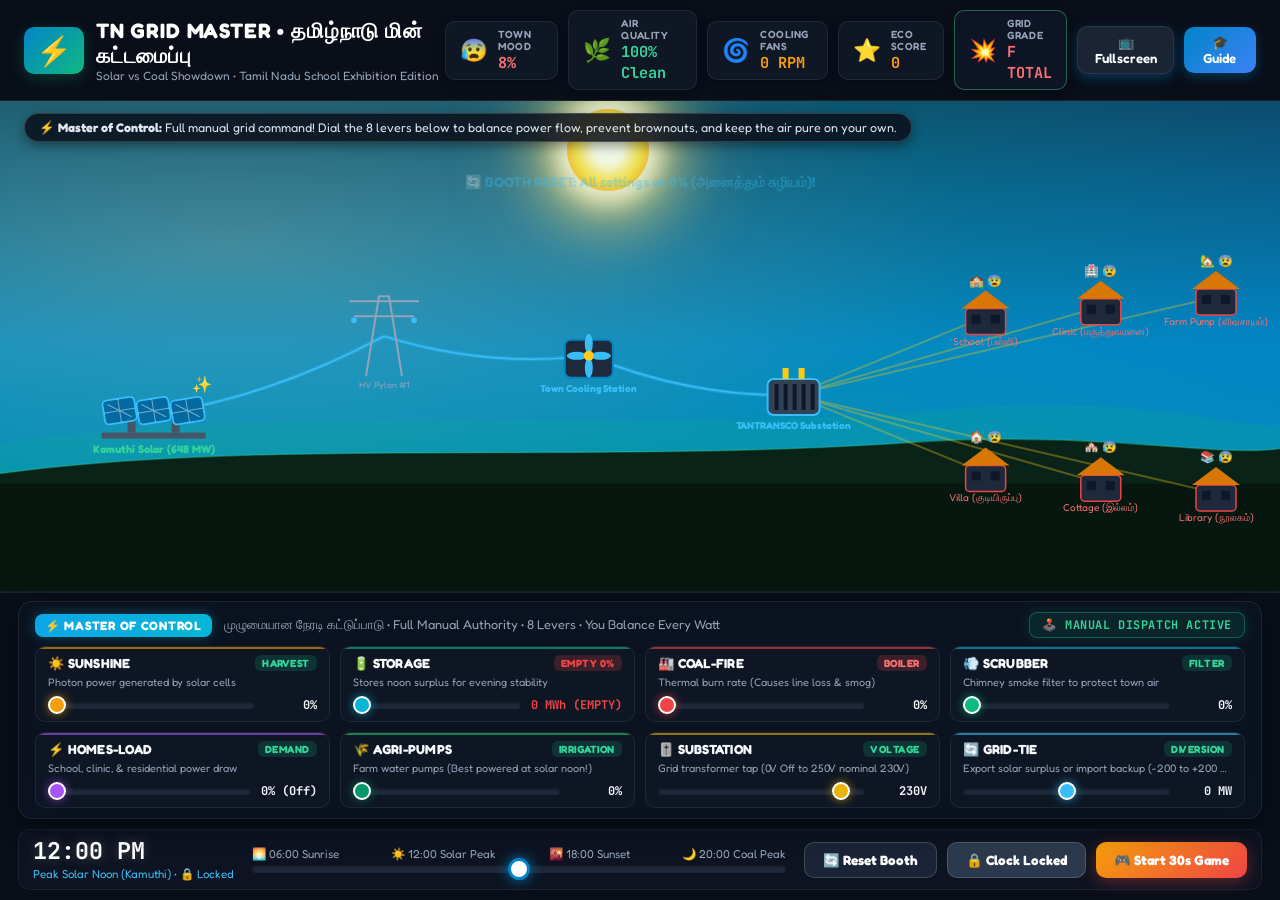
==== commit fe146c45: "chore: remove infographic and inspect tech buttons from header and controls deck" ====
--- a/standalone_simulation.html
+++ b/standalone_simulation.html
@@ -1717,9 +1717,6 @@
           </div>
         </div>
 
-        <button class="guide-toggle-btn info-btn" id="infographicBtn" title="Exhibition Infographic Poster">
-          <span>📊 Infographic</span>
-        </button>
         <button class="guide-toggle-btn fs-btn" id="fsBtn" title="Toggle Fullscreen Exhibition Mode">
           <span>📺 Fullscreen</span>
         </button>
@@ -1939,12 +1936,6 @@
           </button>
           <button class="deck-btn challenge" id="challengeBtn">
             <span>🎮 Start 30s Game</span>
-          </button>
-          <button class="deck-btn inspect" id="inspectBtn">
-            <span>🔬 Inspect Tech</span>
-          </button>
-          <button class="deck-btn info-action-btn" id="deckInfoBtn" title="Exhibition Infographic Poster">
-            <span>📊 Infographic</span>
           </button>
         </div>
       </div>
@@ -1995,112 +1986,6 @@
       </div>
       <div class="modal-footer">
         <button class="btn-dismiss" id="guideDismissBtn">Let's Play!</button>
-      </div>
-    </div>
-  </div>
-
-  <!-- Exhibition Visual Infographic Modal -->
-  <div class="modal-backdrop hidden" id="infographicModal">
-    <div class="modal-card infographic-modal-card">
-      <div class="modal-header">
-        <div class="report-header-titles">
-          <h2>📊 TAMIL NADU POWER GRID EXHIBITION INFOGRAPHIC</h2>
-          <p class="report-subtitle">கமுதி சூரிய பூங்கா vs மேட்டூர் அனல் நிலையம் • முழுமையான விளக்கப்படம்</p>
-        </div>
-        <button class="modal-exit" id="infographicCloseBtn">&times;</button>
-      </div>
-      <div class="modal-body infographic-body">
-        <div class="infographic-banner">
-          <div class="infographic-stat">
-            <span class="info-big-num text-amber">648 MW</span>
-            <span class="info-label">Kamuthi Solar Peak</span>
-          </div>
-          <div class="infographic-stat">
-            <span class="info-big-num text-green">500 MWh</span>
-            <span class="info-label">BESS Battery Reserves</span>
-          </div>
-          <div class="infographic-stat">
-            <span class="info-big-num text-cyan">230 V</span>
-            <span class="info-label">Sinusoidal AC Stability</span>
-          </div>
-          <div class="infographic-stat">
-            <span class="info-big-num text-gold">0g CO₂</span>
-            <span class="info-label">Clean Energy Emissions</span>
-          </div>
-        </div>
-
-        <div class="infographic-showcase-grid">
-          <div class="info-card clean">
-            <div class="info-card-header">
-              <span class="info-icon">☀️</span>
-              <div>
-                <h4>Kamuthi Solar Park (Ramanathapuram)</h4>
-                <span class="badge-tag clean-tag">100% CLEAN ENERGY</span>
-              </div>
-            </div>
-            <p>One of the largest operational single-location solar parks in the world, covering 2,500 acres with 2.5 million solar panels.</p>
-            <ul class="info-bullets">
-              <li><strong>Zero Carbon Footprint:</strong> Displaces over 1.5 million metric tons of CO₂ per year.</li>
-              <li><strong>Direct 400kV HV Connection:</strong> Delivers clean electricity at 95% transmission efficiency.</li>
-              <li><strong>Daytime Water Pumping:</strong> Energizes 320 MW of rural farm irrigation motors at zero fuel cost.</li>
-            </ul>
-          </div>
-
-          <div class="info-card thermal">
-            <div class="info-card-header">
-              <span class="info-icon">🏭</span>
-              <div>
-                <h4>Mettur Thermal Power Station (Salem)</h4>
-                <span class="badge-tag dirty-tag">DIRTY & LOSS-PRONE</span>
-              </div>
-            </div>
-            <p>Sub-critical coal-fired thermal generation providing baseline power, but with heavy environmental and electrical penalties.</p>
-            <ul class="info-bullets">
-              <li><strong>High Air Pollution:</strong> Requires chimney scrubbers to avoid choking the township in sulfur soot.</li>
-              <li><strong>32% Thermal Heat Waste:</strong> Massive thermodynamic losses inside steam boilers and cooling towers.</li>
-              <li><strong>Line Loss & Voltage Sag:</strong> Causes downstream brownouts when pushed without solar/storage balancing.</li>
-            </ul>
-          </div>
-        </div>
-
-        <div class="infographic-flow-section">
-          <h4>🔄 Solar Power Day-to-Night Transition Cycle</h4>
-          <div class="flow-steps">
-            <div class="flow-step">
-              <div class="step-num">1</div>
-              <div class="step-content">
-                <strong>12:00 PM Midday Solar Peak</strong>
-                <p>Kamuthi generates 648 MW. Town demand is 275 MW. 373 MW clean surplus charges the battery at +29 MWh/s.</p>
-              </div>
-            </div>
-            <div class="flow-step">
-              <div class="step-num">2</div>
-              <div class="step-content">
-                <strong>18:00 Sunset Handover</strong>
-                <p>Solar radiation drops to 0 MW. BESS instantaneously takes over without a single millisecond of voltage drop.</p>
-              </div>
-            </div>
-            <div class="flow-step">
-              <div class="step-num">3</div>
-              <div class="step-content">
-                <strong>20:00 - 22:00 Night Endurance</strong>
-                <p>Stored noon photons power schools, homes, and clinics through the night with 100% clean air and zero smog!</p>
-              </div>
-            </div>
-          </div>
-        </div>
-
-        <div class="infographic-links-bar">
-          <a href="https://canva.link/8cp4ilaa1n0fg41" target="_blank" rel="noopener" class="canva-link-btn">
-            🎨 Open Editable Poster in Canva
-          </a>
-          <a href="https://www.figma.com/board/H7Dm4NtymOBodbu1NKM0jp" target="_blank" rel="noopener" class="figma-link-btn">
-            📐 Open FigJam Architecture Board
-          </a>
-        </div>
-      </div>
-      <div class="modal-footer">
-        <button class="btn-dismiss" id="infographicDismissBtn">Back to Grid Command</button>
       </div>
     </div>
   </div>
@@ -3400,11 +3285,6 @@
   guideModal: document.getElementById('guideModal'),
   guideCloseBtn: document.getElementById('guideCloseBtn'),
   guideDismissBtn: document.getElementById('guideDismissBtn'),
-  infographicBtn: document.getElementById('infographicBtn'),
-  deckInfoBtn: document.getElementById('deckInfoBtn'),
-  infographicModal: document.getElementById('infographicModal'),
-  infographicCloseBtn: document.getElementById('infographicCloseBtn'),
-  infographicDismissBtn: document.getElementById('infographicDismissBtn'),
   sunDisc: document.getElementById('sunDisc'),
   hardwareCard: document.getElementById('hardwareCard'),
   hwIcon: document.getElementById('hwIcon'),
@@ -3764,13 +3644,15 @@
   });
 
   // Hardware Inspector
-  elements.inspectBtn.addEventListener('click', () => {
-    sfx.playPop();
-    renderHardwareTab('solar');
-    elements.hardwareCard.style.left = '30px';
-    elements.hardwareCard.style.top = '70px';
-    elements.hardwareCard.classList.remove('hidden');
-  });
+  if (elements.inspectBtn) {
+    elements.inspectBtn.addEventListener('click', () => {
+      sfx.playPop();
+      renderHardwareTab('solar');
+      elements.hardwareCard.style.left = '30px';
+      elements.hardwareCard.style.top = '70px';
+      elements.hardwareCard.classList.remove('hidden');
+    });
+  }
 
   elements.hwCloseBtn.addEventListener('click', () => {
     elements.hardwareCard.classList.add('hidden');
@@ -3800,38 +3682,6 @@
     sfx.playPop();
     elements.guideModal.classList.add('hidden');
   });
-
-  // Exhibition Infographic Modal Listeners
-  if (elements.infographicBtn) {
-    elements.infographicBtn.addEventListener('click', () => {
-      sfx.playPop();
-      if (elements.infographicModal) elements.infographicModal.classList.remove('hidden');
-    });
-  }
-  if (elements.deckInfoBtn) {
-    elements.deckInfoBtn.addEventListener('click', () => {
-      sfx.playPop();
-      if (elements.infographicModal) elements.infographicModal.classList.remove('hidden');
-    });
-  }
-  if (elements.infographicCloseBtn) {
-    elements.infographicCloseBtn.addEventListener('click', () => {
-      if (elements.infographicModal) elements.infographicModal.classList.add('hidden');
-    });
-  }
-  if (elements.infographicDismissBtn) {
-    elements.infographicDismissBtn.addEventListener('click', () => {
-      sfx.playPop();
-      if (elements.infographicModal) elements.infographicModal.classList.add('hidden');
-    });
-  }
-  if (elements.infographicModal) {
-    elements.infographicModal.addEventListener('click', (e) => {
-      if (e.target === elements.infographicModal) {
-        elements.infographicModal.classList.add('hidden');
-      }
-    });
-  }
 
   // Report Card Modal Listeners
   if (elements.reportCloseBtn) {
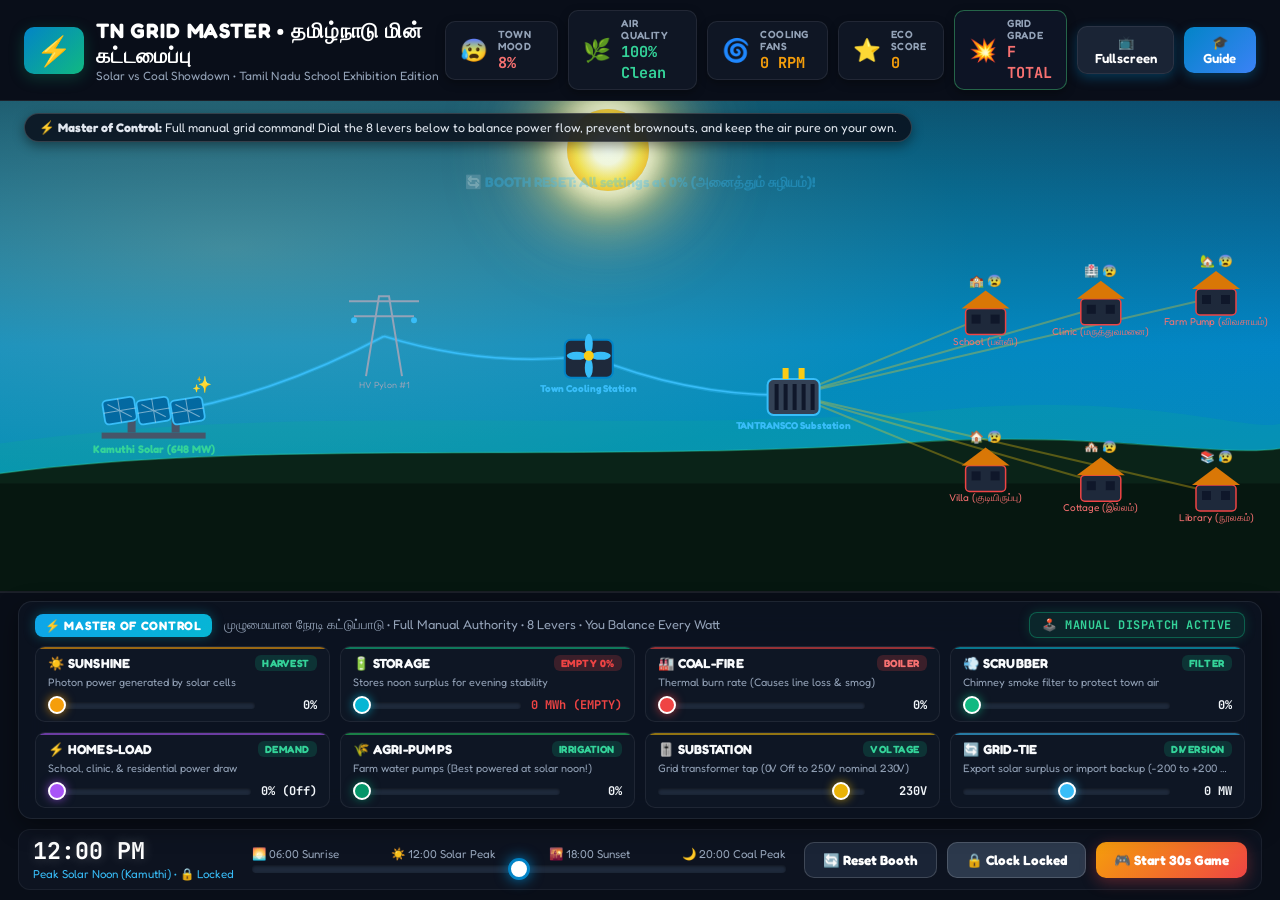
==== commit 696aed1c: "Add Secret Presenter HUD, keyboard shortcuts, and exhibition guide suite" ====
--- a/standalone_simulation.html
+++ b/standalone_simulation.html
@@ -1656,16 +1656,603 @@
   .sliders-grid { grid-template-columns: 1fr; }
 }
 
+/* ==========================================================================
+   🤫 SECRET PRESENTER HUD & VISUAL EXHIBITION RUN-OF-SHOW
+   ========================================================================== */
+.secret-title-trigger {
+  cursor: pointer;
+  user-select: none;
+  transition: transform 0.2s ease, filter 0.2s ease;
+  position: relative;
+}
+
+.secret-title-trigger:hover {
+  filter: brightness(1.25) drop-shadow(0 0 12px rgba(0, 229, 255, 0.4));
+}
+
+.secret-title-trigger:active {
+  transform: scale(0.98);
+}
+
+.presenter-card {
+  max-width: 960px;
+  width: 95%;
+  max-height: 90vh;
+  background: #080d1a;
+  border: 1px solid rgba(0, 229, 255, 0.4);
+  box-shadow: 0 0 50px rgba(0, 229, 255, 0.15), 0 30px 80px rgba(0, 0, 0, 0.95);
+  border-radius: 20px;
+}
+
+.presenter-header {
+  padding: 18px 24px;
+  background: linear-gradient(135deg, rgba(8, 13, 26, 0.95), rgba(15, 23, 42, 0.95));
+  border-bottom: 1px solid rgba(0, 229, 255, 0.2);
+}
+
+.presenter-badge {
+  display: inline-block;
+  padding: 3px 10px;
+  font-size: 0.72rem;
+  font-weight: 700;
+  letter-spacing: 0.08em;
+  background: rgba(0, 229, 255, 0.15);
+  color: #00e5ff;
+  border: 1px solid rgba(0, 229, 255, 0.4);
+  border-radius: 999px;
+  margin-bottom: 6px;
+}
+
+.presenter-subtitle {
+  font-size: 0.85rem;
+  color: var(--text-muted);
+  margin-top: 4px;
+}
+
+.presenter-nav {
+  display: flex;
+  background: rgba(2, 6, 23, 0.9);
+  padding: 8px 16px;
+  gap: 8px;
+  border-bottom: 1px solid rgba(255, 255, 255, 0.08);
+  overflow-x: auto;
+}
+
+.pres-tab-btn {
+  display: flex;
+  align-items: center;
+  gap: 8px;
+  padding: 8px 16px;
+  background: transparent;
+  border: 1px solid transparent;
+  border-radius: 10px;
+  color: var(--text-muted);
+  font-size: 0.88rem;
+  font-weight: 600;
+  cursor: pointer;
+  white-space: nowrap;
+  transition: all 0.2s ease;
+}
+
+.pres-tab-btn:hover {
+  color: #ffffff;
+  background: rgba(255, 255, 255, 0.05);
+}
+
+.pres-tab-btn.active {
+  background: rgba(0, 229, 255, 0.15);
+  color: #00e5ff;
+  border-color: rgba(0, 229, 255, 0.4);
+  box-shadow: 0 0 15px rgba(0, 229, 255, 0.2);
+}
+
+.presenter-body {
+  padding: 20px 24px;
+  overflow-y: auto;
+  max-height: calc(90vh - 180px);
+}
+
+.pres-pane {
+  display: none;
+  animation: fadeIn 0.25s ease;
+}
+
+.pres-pane.active {
+  display: block;
+}
+
+/* Timeline & Stepper Styles */
+.flow-hero-banner {
+  display: flex;
+  align-items: center;
+  gap: 16px;
+  padding: 16px 20px;
+  background: linear-gradient(135deg, rgba(0, 229, 255, 0.1), rgba(168, 85, 247, 0.1));
+  border: 1px solid rgba(0, 229, 255, 0.3);
+  border-radius: 14px;
+  margin-bottom: 20px;
+}
+
+.flow-hero-icon {
+  font-size: 2.2rem;
+}
+
+.flow-hero-banner h3 {
+  font-size: 1.05rem;
+  color: #ffffff;
+  margin-bottom: 4px;
+}
+
+.flow-hero-banner p {
+  font-size: 0.85rem;
+  color: var(--text-muted);
+  margin: 0;
+}
+
+.presenter-stepper {
+  display: flex;
+  flex-direction: column;
+  gap: 16px;
+  margin-bottom: 24px;
+}
+
+.stepper-card {
+  display: flex;
+  gap: 18px;
+  padding: 18px;
+  background: rgba(15, 23, 42, 0.7);
+  border-radius: 14px;
+  border-left: 4px solid #64748b;
+  box-shadow: 0 4px 15px rgba(0, 0, 0, 0.3);
+}
+
+.stepper-card.step-mithran { border-left-color: #ffb703; }
+.stepper-card.step-faaris { border-left-color: #00f59b; }
+.stepper-card.step-kavin { border-left-color: #00e5ff; }
+.stepper-card.step-joint { border-left-color: #a855f7; }
+
+.step-badge {
+  display: flex;
+  flex-direction: column;
+  align-items: center;
+  justify-content: flex-start;
+  min-width: 100px;
+}
+
+.step-num {
+  width: 36px;
+  height: 36px;
+  border-radius: 50%;
+  background: rgba(255, 255, 255, 0.1);
+  color: #ffffff;
+  display: flex;
+  align-items: center;
+  justify-content: center;
+  font-weight: 700;
+  font-size: 1.1rem;
+  margin-bottom: 6px;
+}
+
+.step-mithran .step-num { background: rgba(255, 183, 3, 0.2); color: #ffb703; border: 1px solid #ffb703; }
+.step-faaris .step-num { background: rgba(0, 245, 155, 0.2); color: #00f59b; border: 1px solid #00f59b; }
+.step-kavin .step-num { background: rgba(0, 229, 255, 0.2); color: #00e5ff; border: 1px solid #00e5ff; }
+.step-joint .step-num { background: rgba(168, 85, 247, 0.2); color: #a855f7; border: 1px solid #a855f7; }
+
+.step-time {
+  font-size: 0.75rem;
+  color: var(--text-muted);
+  font-weight: 600;
+  text-align: center;
+}
+
+.step-content {
+  flex: 1;
+}
+
+.step-header {
+  display: flex;
+  align-items: center;
+  justify-content: space-between;
+  margin-bottom: 8px;
+}
+
+.step-header h4 {
+  font-size: 1.05rem;
+  color: #ffffff;
+  margin: 0;
+}
+
+.role-pill {
+  font-size: 0.72rem;
+  padding: 2px 8px;
+  border-radius: 6px;
+  background: rgba(255, 255, 255, 0.08);
+  color: #94a3b8;
+  font-weight: 600;
+}
+
+.step-summary {
+  font-size: 0.9rem;
+  color: #cbd5e1;
+  line-height: 1.5;
+  margin-bottom: 12px;
+}
+
+.step-cue {
+  display: flex;
+  align-items: center;
+  gap: 8px;
+  padding: 8px 12px;
+  background: rgba(255, 255, 255, 0.04);
+  border-radius: 8px;
+  font-size: 0.84rem;
+  color: #38bdf8;
+}
+
+.component-chips, .physics-chips {
+  display: flex;
+  flex-wrap: wrap;
+  gap: 8px;
+  margin-bottom: 12px;
+}
+
+.chip {
+  font-size: 0.8rem;
+  padding: 4px 10px;
+  border-radius: 8px;
+  background: rgba(255, 255, 255, 0.06);
+  border: 1px solid rgba(255, 255, 255, 0.1);
+  color: #f1f5f9;
+  font-weight: 500;
+}
+
+.chip.cyan { background: rgba(0, 229, 255, 0.1); border-color: rgba(0, 229, 255, 0.3); color: #00e5ff; }
+.chip.gold { background: rgba(255, 183, 3, 0.1); border-color: rgba(255, 183, 3, 0.3); color: #ffb703; }
+.chip.green { background: rgba(0, 245, 155, 0.1); border-color: rgba(0, 245, 155, 0.3); color: #00f59b; }
+.chip.purple { background: rgba(168, 85, 247, 0.1); border-color: rgba(168, 85, 247, 0.3); color: #a855f7; }
+
+.action-highlight-box {
+  display: flex;
+  align-items: flex-start;
+  gap: 12px;
+  padding: 12px 14px;
+  background: rgba(0, 245, 155, 0.08);
+  border: 1px solid rgba(0, 245, 155, 0.3);
+  border-radius: 10px;
+  margin-bottom: 12px;
+}
+
+.action-highlight-box.kavin-box {
+  background: rgba(0, 229, 255, 0.08);
+  border-color: rgba(0, 229, 255, 0.3);
+}
+
+.action-icon {
+  font-size: 1.5rem;
+}
+
+.action-highlight-box strong {
+  font-size: 0.85rem;
+  color: #ffffff;
+  display: block;
+  margin-bottom: 4px;
+}
+
+.action-highlight-box p {
+  font-size: 0.86rem;
+  color: #cbd5e1;
+  margin: 0;
+}
+
+.joint-quote {
+  font-size: 0.95rem;
+  color: #e2e8f0;
+  font-style: italic;
+  padding: 8px 12px;
+  background: rgba(168, 85, 247, 0.08);
+  border-left: 3px solid #a855f7;
+  border-radius: 6px;
+  margin: 0;
+}
+
+/* Rapid Pitch Section */
+.rapid-pitch-card {
+  padding: 18px;
+  background: rgba(15, 23, 42, 0.8);
+  border: 1px solid rgba(255, 183, 3, 0.3);
+  border-radius: 14px;
+}
+
+.rapid-header {
+  display: flex;
+  align-items: center;
+  gap: 10px;
+  margin-bottom: 12px;
+}
+
+.rapid-header h4 {
+  font-size: 0.98rem;
+  color: #ffb703;
+  margin: 0;
+}
+
+.rapid-grid {
+  display: grid;
+  grid-template-columns: repeat(3, 1fr);
+  gap: 12px;
+}
+
+.rapid-box {
+  padding: 12px;
+  background: rgba(2, 6, 23, 0.6);
+  border-radius: 10px;
+  border: 1px solid rgba(255, 255, 255, 0.06);
+}
+
+.rapid-name {
+  font-size: 0.78rem;
+  font-weight: 700;
+  color: #38bdf8;
+  display: block;
+  margin-bottom: 6px;
+}
+
+.rapid-box p {
+  font-size: 0.82rem;
+  color: #94a3b8;
+  line-height: 1.4;
+  margin: 0;
+}
+
+/* Prompter & Speech Bubbles */
+.prompter-hero {
+  display: flex;
+  align-items: center;
+  justify-content: space-between;
+  gap: 16px;
+  padding: 14px 18px;
+  background: rgba(15, 23, 42, 0.8);
+  border-radius: 12px;
+  border: 1px solid rgba(255, 255, 255, 0.1);
+  margin-bottom: 18px;
+}
+
+.prompter-title {
+  display: flex;
+  align-items: center;
+  gap: 12px;
+}
+
+.prompter-avatar {
+  font-size: 2rem;
+}
+
+.prompter-title h3 {
+  font-size: 1.05rem;
+  color: #ffffff;
+  margin: 0;
+}
+
+.prompter-role {
+  font-size: 0.8rem;
+  color: var(--text-muted);
+}
+
+.shyness-shield {
+  display: flex;
+  align-items: center;
+  gap: 10px;
+  padding: 8px 14px;
+  background: rgba(56, 189, 248, 0.1);
+  border: 1px solid rgba(56, 189, 248, 0.3);
+  border-radius: 10px;
+  font-size: 0.82rem;
+  color: #bae6fd;
+  max-width: 420px;
+}
+
+.prompter-speech-bubble {
+  padding: 20px;
+  background: rgba(8, 13, 26, 0.9);
+  border: 1px solid rgba(0, 229, 255, 0.3);
+  border-radius: 16px;
+  margin-bottom: 24px;
+  box-shadow: 0 4px 20px rgba(0, 0, 0, 0.4);
+}
+
+.prompter-speech-bubble h4 {
+  font-size: 0.95rem;
+  color: #00e5ff;
+  margin-top: 0;
+  margin-bottom: 14px;
+}
+
+.prompter-speech-bubble p {
+  font-size: 0.92rem;
+  color: #e2e8f0;
+  line-height: 1.6;
+  margin-bottom: 12px;
+}
+
+.live-action-badge {
+  display: inline-flex;
+  align-items: center;
+  padding: 6px 14px;
+  background: rgba(255, 183, 3, 0.15);
+  border: 1px solid rgba(255, 183, 3, 0.4);
+  color: #ffb703;
+  font-weight: 700;
+  font-size: 0.85rem;
+  border-radius: 8px;
+  margin: 6px 0 14px 0;
+}
+
+/* Visual Q&A Cards (Zero Tables) */
+.visual-qa-header {
+  margin-bottom: 14px;
+}
+
+.visual-qa-header h4 {
+  font-size: 0.98rem;
+  color: #ffffff;
+  margin: 0;
+}
+
+.visual-qa-grid {
+  display: grid;
+  grid-template-columns: repeat(2, 1fr);
+  gap: 14px;
+}
+
+.visual-qa-grid.full-deck {
+  grid-template-columns: repeat(3, 1fr);
+}
+
+.v-qa-card {
+  padding: 16px;
+  background: rgba(15, 23, 42, 0.8);
+  border: 1px solid rgba(255, 255, 255, 0.08);
+  border-radius: 12px;
+  transition: transform 0.2s ease, border-color 0.2s ease;
+}
+
+.v-qa-card:hover {
+  transform: translateY(-2px);
+  border-color: rgba(0, 229, 255, 0.3);
+  background: rgba(15, 23, 42, 0.95);
+}
+
+.v-qa-meta {
+  display: flex;
+  align-items: center;
+  justify-content: space-between;
+  margin-bottom: 8px;
+}
+
+.v-qa-tag {
+  display: inline-block;
+  padding: 3px 8px;
+  font-size: 0.7rem;
+  font-weight: 700;
+  border-radius: 6px;
+  letter-spacing: 0.04em;
+  margin-bottom: 8px;
+}
+
+.v-qa-tag.teacher { background: rgba(56, 189, 248, 0.15); color: #38bdf8; border: 1px solid rgba(56, 189, 248, 0.3); }
+.v-qa-tag.parent { background: rgba(255, 183, 3, 0.15); color: #ffb703; border: 1px solid rgba(255, 183, 3, 0.3); }
+.v-qa-tag.student { background: rgba(0, 245, 155, 0.15); color: #00f59b; border: 1px solid rgba(0, 245, 155, 0.3); }
+
+.v-qa-owner {
+  font-size: 0.72rem;
+  color: var(--text-muted);
+}
+
+.v-qa-card h5 {
+  font-size: 0.92rem;
+  color: #ffffff;
+  margin: 0 0 8px 0;
+  line-height: 1.35;
+}
+
+.v-qa-ans {
+  font-size: 0.84rem;
+  color: #94a3b8;
+  line-height: 1.5;
+  margin: 0;
+}
+
+.v-qa-ans strong {
+  color: #f1f5f9;
+}
+
+.v-qa-ans code {
+  background: rgba(0, 0, 0, 0.3);
+  padding: 2px 6px;
+  border-radius: 4px;
+  color: #38bdf8;
+  font-family: monospace;
+}
+
+/* Q&A Filter Bar */
+.qa-filter-bar {
+  display: flex;
+  align-items: center;
+  gap: 10px;
+  margin-bottom: 18px;
+  flex-wrap: wrap;
+}
+
+.filter-caption {
+  font-size: 0.85rem;
+  color: var(--text-muted);
+  font-weight: 600;
+}
+
+.qa-filter-btn {
+  padding: 6px 14px;
+  background: rgba(255, 255, 255, 0.05);
+  border: 1px solid rgba(255, 255, 255, 0.1);
+  border-radius: 8px;
+  color: var(--text-muted);
+  font-size: 0.82rem;
+  font-weight: 600;
+  cursor: pointer;
+  transition: all 0.2s ease;
+}
+
+.qa-filter-btn:hover {
+  color: #ffffff;
+  background: rgba(255, 255, 255, 0.1);
+}
+
+.qa-filter-btn.active {
+  background: rgba(0, 229, 255, 0.15);
+  color: #00e5ff;
+  border-color: rgba(0, 229, 255, 0.4);
+}
+
+.presenter-footer {
+  display: flex;
+  align-items: center;
+  justify-content: space-between;
+  padding: 14px 24px;
+  background: rgba(2, 6, 23, 0.9);
+  border-top: 1px solid rgba(255, 255, 255, 0.08);
+}
+
+.pres-tip {
+  font-size: 0.82rem;
+  color: var(--text-muted);
+}
+
+.pres-tip kbd {
+  background: rgba(255, 255, 255, 0.1);
+  padding: 2px 6px;
+  border-radius: 4px;
+  border: 1px solid rgba(255, 255, 255, 0.2);
+  color: #38bdf8;
+}
+
+/* Responsiveness for Presenter HUD */
+@media (max-width: 900px) {
+  .rapid-grid { grid-template-columns: 1fr; }
+  .visual-qa-grid, .visual-qa-grid.full-deck { grid-template-columns: 1fr; }
+  .stepper-card { flex-direction: column; gap: 10px; }
+  .step-badge { flex-direction: row; gap: 10px; min-width: auto; }
+  .prompter-hero { flex-direction: column; align-items: flex-start; }
+}
+
   </style>
 </head>
 <body class="theme-solar">
   <div class="game-wrapper">
     <!-- Top Game Bar: Big, Friendly, Clean Badges -->
     <header class="game-header">
-      <div class="brand">
+      <div class="brand secret-title-trigger" id="secretTitleTrigger" title="Secret Presenter HUD • Click to Toggle">
         <span class="brand-icon">⚡</span>
         <div>
-          <h1 class="brand-title">TN GRID MASTER • தமிழ்நாடு மின் கட்டமைப்பு</h1>
+          <h1 class="brand-title" id="secretTitleBtn">TN GRID MASTER • தமிழ்நாடு மின் கட்டமைப்பு</h1>
           <p class="brand-tagline">Solar vs Coal Showdown • Tamil Nadu School Exhibition Edition</p>
         </div>
       </div>
@@ -2060,6 +2647,497 @@
         </button>
         <button class="btn-dismiss" id="reportCloseBtn">
           <span>Close Report</span>
+        </button>
+      </div>
+    </div>
+  </div>
+
+  <!-- 🤫 SECRET PRESENTER HUD MODAL (Triggered by Clicking Title) -->
+  <div class="modal-backdrop hidden" id="secretPresenterModal">
+    <div class="modal-card presenter-card">
+      <div class="modal-header presenter-header">
+        <div class="presenter-title-area">
+          <div class="presenter-badge">⚡ SECRET PRESENTER HUD</div>
+          <h2>TN Grid Master • Exhibition Run-of-Show & Teleprompter</h2>
+          <p class="presenter-subtitle">Visual Presentation Stepper & Audience Q&A Cards • Click Title Again or Press ESC to Hide</p>
+        </div>
+        <button class="modal-exit" id="presenterCloseBtn">&times;</button>
+      </div>
+
+      <!-- Presenter Navigation Bar -->
+      <div class="presenter-nav">
+        <button class="pres-tab-btn active" data-tab="flow">
+          <span class="tab-icon">⚡</span>
+          <span>3:45 Live Workflow</span>
+        </button>
+        <button class="pres-tab-btn" data-tab="kavin">
+          <span class="tab-icon">💻</span>
+          <span>Kavin (Software & Physics)</span>
+        </button>
+        <button class="pres-tab-btn" data-tab="faaris">
+          <span class="tab-icon">🔌</span>
+          <span>Faaris (Hardware Demo)</span>
+        </button>
+        <button class="pres-tab-btn" data-tab="mithran">
+          <span class="tab-icon">🎙️</span>
+          <span>Mithran (Anchor & Story)</span>
+        </button>
+        <button class="pres-tab-btn" data-tab="qa">
+          <span class="tab-icon">💬</span>
+          <span>Audience Q&A Cards</span>
+        </button>
+      </div>
+
+      <div class="modal-body presenter-body">
+        <!-- PANE 1: 3:45 LIVE WORKFLOW -->
+        <div class="pres-pane active" id="pane-flow">
+          <div class="flow-hero-banner">
+            <span class="flow-hero-icon">🎪</span>
+            <div>
+              <h3>Exhibition Flow: 3:45 Min Total (Leaves 6+ Min for Audience Play & Q&A)</h3>
+              <p>Keep continuous talking under 4 minutes to avoid audience fatigue. Transition cleanly with visual cues!</p>
+            </div>
+          </div>
+
+          <!-- Stepper Cards (NOT TABLES) -->
+          <div class="presenter-stepper">
+            <!-- Step 1 -->
+            <div class="stepper-card step-mithran">
+              <div class="step-badge">
+                <span class="step-num">1</span>
+                <span class="step-time">0:00 – 1:00 (60s)</span>
+              </div>
+              <div class="step-content">
+                <div class="step-header">
+                  <h4>🎙️ Mithran — The Hook & Tamil Nadu Story</h4>
+                  <span class="role-pill">Anchor Lead</span>
+                </div>
+                <p class="step-summary">
+                  Welcomes teachers & parents. Connects to the everyday mystery: <em>"Why do power cuts happen at 7 PM?"</em>
+                  Highlights Tamil Nadu's clean energy leadership (<strong>Muppandal Wind Pass</strong> + <strong>Kamuthi 648MW Solar</strong>).
+                  Reveals the crisis: <strong>6:30 PM Sunset + 80M People turning on ACs & lights!</strong>
+                </p>
+                <div class="step-cue">
+                  <span class="cue-icon">👉</span>
+                  <span><strong>Handoff:</strong> "To show you our physical bench, here is our Hardware Lead, Faaris!"</span>
+                </div>
+              </div>
+            </div>
+
+            <!-- Step 2 -->
+            <div class="stepper-card step-faaris">
+              <div class="step-badge">
+                <span class="step-num">2</span>
+                <span class="step-time">1:00 – 2:15 (75s)</span>
+              </div>
+              <div class="step-content">
+                <div class="step-header">
+                  <h4>⚡ Faaris — Working Hardware & Sensory Demo</h4>
+                  <span class="role-pill">Hardware Lead</span>
+                </div>
+                <div class="component-chips">
+                  <span class="chip">☀️ 4.9V Solar Panel</span>
+                  <span class="chip">🤖 Arduino Uno (Pin A0)</span>
+                  <span class="chip">🔁 Dual 5V Relays</span>
+                  <span class="chip">🌀 5V Propeller Fan</span>
+                  <span class="chip">📟 16x2 LCD Display</span>
+                </div>
+                <div class="action-highlight-box">
+                  <span class="action-icon">🔦</span>
+                  <div>
+                    <strong>THE LIVE ACTION DEMO (1:45):</strong>
+                    <p>Faaris shines the flashlight on the solar panel: <em>"The relay clicks ON, Green LED glows, LCD confirms 100% clean power, and the fan spins at full speed on pure sunlight!"</em></p>
+                  </div>
+                </div>
+                <div class="step-cue">
+                  <span class="cue-icon">👉</span>
+                  <span><strong>Handoff:</strong> "To show how this scales up on screen, here is our Software Lead, Kavin!"</span>
+                </div>
+              </div>
+            </div>
+
+            <!-- Step 3 -->
+            <div class="stepper-card step-kavin">
+              <div class="step-badge">
+                <span class="step-num">3</span>
+                <span class="step-time">2:15 – 3:30 (75s)</span>
+              </div>
+              <div class="step-content">
+                <div class="step-header">
+                  <h4>💻 Kavin — Digital Twin, Grid Physics & BESS</h4>
+                  <span class="role-pill">Software & Physics Lead</span>
+                </div>
+                <div class="physics-chips">
+                  <span class="chip cyan">⚡ 230V AC Domestic Standard</span>
+                  <span class="chip gold">🔄 50.00 Hz Turbine Sync</span>
+                  <span class="chip green">🔋 485 MWh BESS Battery</span>
+                  <span class="chip purple">📐 Joule's Law: P_loss = I² × R</span>
+                </div>
+                <div class="action-highlight-box kavin-box">
+                  <span class="action-icon">🖱️</span>
+                  <div>
+                    <strong>THE SCREEN TRIGGER (3:00):</strong>
+                    <p>Kavin clicks 'Evening Peak' on screen: <em>"At 7:30 PM, solar drops to zero, but our 485 MWh battery discharges in 20 milliseconds, keeping city lights and fans on without burning coal!"</em></p>
+                  </div>
+                </div>
+                <div class="step-cue">
+                  <span class="cue-icon">👉</span>
+                  <span><strong>Handoff:</strong> "We invite everyone to press our hardware buttons and test the grid!"</span>
+                </div>
+              </div>
+            </div>
+
+            <!-- Step 4 -->
+            <div class="stepper-card step-joint">
+              <div class="step-badge">
+                <span class="step-num">4</span>
+                <span class="step-time">3:30 – 3:45 (15s)</span>
+              </div>
+              <div class="step-content">
+                <div class="step-header">
+                  <h4>🎮 All 3 Members — Joint Wrap & Audience Play</h4>
+                  <span class="role-pill">The Whole Team</span>
+                </div>
+                <p class="joint-quote">
+                  "Thank you so much for visiting our booth! Please come press the blue buttons on our desk, adjust the sliders on screen, and see if you can keep Tamil Nadu powered without triggering a blackout!"
+                </p>
+              </div>
+            </div>
+          </div>
+
+          <!-- Quick 45s Rapid Pitch Card -->
+          <div class="rapid-pitch-card">
+            <div class="rapid-header">
+              <span class="rapid-icon">⚡</span>
+              <h4>45-Second Rapid Pitch (For Rushing Visitors)</h4>
+            </div>
+            <div class="rapid-grid">
+              <div class="rapid-box">
+                <span class="rapid-name">Mithran (15s)</span>
+                <p>"Power cuts happen at 7 PM because 80M people turn on ACs right at sunset! We built TN Grid Master to show how green energy can power Tamil Nadu 24/7!"</p>
+              </div>
+              <div class="rapid-box">
+                <span class="rapid-name">Faaris (15s)</span>
+                <p><em>(Shines flashlight)</em> "Watch our desk solar panel: the Arduino clicks the relay and spins the fan on 100% clean solar energy with live voltage on our LCD!"</p>
+              </div>
+              <div class="rapid-box">
+                <span class="rapid-name">Kavin (15s)</span>
+                <p>"On our screen, our digital twin uses a 485 MWh battery to store daytime sun and keep homes at 230V all night! Step up and test the grid yourself!"</p>
+              </div>
+            </div>
+          </div>
+        </div>
+
+        <!-- PANE 2: KAVIN'S PROMPTER & Q&A -->
+        <div class="pres-pane" id="pane-kavin">
+          <div class="prompter-hero">
+            <div class="prompter-title">
+              <span class="prompter-avatar">💻</span>
+              <div>
+                <h3>Kavin's Teleprompter & Grid Physics Guide</h3>
+                <span class="prompter-role">Software & Grid Physics Lead • Speaking Slot: 2:15 – 3:30 (75s)</span>
+              </div>
+            </div>
+            <div class="shyness-shield">
+              <span class="shield-icon">🛡️</span>
+              <span><strong>Kavin's Screen Shield:</strong> Look at the screen and point mouse at the moving power lines. When parents and teachers look at the simulation, all eyes are off you!</span>
+            </div>
+          </div>
+
+          <div class="prompter-speech-bubble">
+            <h4>🎤 Kavin's Exact Word-for-Word Speech:</h4>
+            <p>"Thank you, Faaris! Hello teachers, parents, and friends!</p>
+            <p>Running right here on our screen is our <strong>full-scale Digital Twin Simulation</strong>, built using real Tamil Nadu electrical substation data and real physical formulas:</p>
+            <p>1. <strong>Real Power Stations:</strong> Across our map, we have modeled real Tamil Nadu energy hubs: <strong>Kamuthi Solar Park</strong> (648 Megawatts), <strong>Muppandal Wind Pass</strong> in Kanyakumari, <strong>Kudankulam Nuclear Station</strong> (2,000 Megawatts steady clean baseload), and our <strong>Thermal Plants</strong> in North Chennai and Tuticorin as backup.</p>
+            <p>2. <strong>Real Electrical Physics:</strong> Our simulation calculates real cable resistance and line heat loss, while stepping voltage down to our standard home level of <strong>230 Volts AC</strong> and locking grid frequency at <strong>50.00 Hertz</strong>.</p>
+            <p>3. <strong>The Big Solution — 485 MWh Battery Storage (BESS):</strong> At noon, when solar produces huge extra power, we don't waste it—we charge our massive battery!</p>
+            <div class="live-action-badge">
+              <span>🖱️ ACTION: Click 'Evening Peak' button on screen now!</span>
+            </div>
+            <p><em>'Now look at 7:30 PM: The sun is down, but our battery instantly injects clean power across Tamil Nadu in milliseconds, keeping city lights and fans running smoothly without burning extra coal!'</em></p>
+            <p><strong>Try it yourself!</strong> We invite everyone—parents, teachers, and students—to step right up, press our hardware buttons, and test if you can keep Tamil Nadu powered without triggering a blackout!"</p>
+          </div>
+
+          <!-- Kavin's Top Q&A Visual Cards -->
+          <div class="visual-qa-header">
+            <h4>💡 Kavin's Top Questions & Answers (Tap to Review):</h4>
+          </div>
+          <div class="visual-qa-grid">
+            <div class="v-qa-card">
+              <div class="v-qa-tag teacher">👩‍🏫 TEACHER QUESTION</div>
+              <h5>Why must the grid frequency be locked at 50.00 Hz?</h5>
+              <p class="v-qa-ans"><strong>Answer:</strong> 50 Hz represents turbine rotational speed. If demand exceeds generation, generator turbines physically slow down. If frequency dips below 49.5 Hz, industrial motors overheat and safety switches trip to prevent transformer damage, causing blackouts.</p>
+            </div>
+
+            <div class="v-qa-card">
+              <div class="v-qa-tag teacher">👩‍🏫 TEACHER QUESTION</div>
+              <h5>How did you calculate transmission line losses?</h5>
+              <p class="v-qa-ans"><strong>Answer:</strong> Joule's Law: <code>P_loss = I² × R</code>. Transmitting at 110 kV or 400 kV drops current (I), minimizing wire heat loss. Substations step it down to safe 230V AC for homes.</p>
+            </div>
+
+            <div class="v-qa-card">
+              <div class="v-qa-tag parent">👨‍👩‍👧 PARENT QUESTION</div>
+              <h5>What is the "Duck Curve" and how does the battery fix it?</h5>
+              <p class="v-qa-ans"><strong>Answer:</strong> At noon, solar creates a massive surplus "belly". At 6:30 PM, solar drops to zero right as everyone turns on ACs, creating a steep "neck". Our 485 MWh battery absorbs the midday belly and powers the evening neck!</p>
+            </div>
+
+            <div class="v-qa-card">
+              <div class="v-qa-tag parent">👨‍👩‍👧 PARENT QUESTION</div>
+              <h5>Why does home voltage drop on hot summer nights?</h5>
+              <p class="v-qa-ans"><strong>Answer:</strong> Thousands of neighborhood ACs pull huge current together, causing transformer voltage sag. Power drops from 230V to 180V, slowing ceiling fans until battery support steps in.</p>
+            </div>
+
+            <div class="v-qa-card">
+              <div class="v-qa-tag student">🎒 STUDENT QUESTION</div>
+              <h5>Can I play the game? How do I win?</h5>
+              <p class="v-qa-ans"><strong>Answer:</strong> Step right up! Keep all city nodes green at 230V and 50 Hz. Slide the solar/wind levers and hit the battery button to survive the evening peak without blackouts!</p>
+            </div>
+
+            <div class="v-qa-card">
+              <div class="v-qa-tag student">🎒 STUDENT QUESTION</div>
+              <h5>Did you use a game engine or code it yourself?</h5>
+              <p class="v-qa-ans"><strong>Answer:</strong> Pure JavaScript and HTML5 Canvas! We wrote our own physics engine (engine.js) running at 60 FPS that calculates power flows and animated current lines in real time.</p>
+            </div>
+          </div>
+        </div>
+
+        <!-- PANE 3: FAARIS'S PROMPTER & Q&A -->
+        <div class="pres-pane" id="pane-faaris">
+          <div class="prompter-hero">
+            <div class="prompter-title">
+              <span class="prompter-avatar">🔌</span>
+              <div>
+                <h3>Faaris's Teleprompter & Hardware Guide</h3>
+                <span class="prompter-role">Hardware & Electronics Lead • Speaking Slot: 1:00 – 2:15 (75s)</span>
+              </div>
+            </div>
+            <div class="shyness-shield">
+              <span class="shield-icon">🛡️</span>
+              <span><strong>Faaris's Board Trick:</strong> Point with your fingers to each component as you name it. The audience looks down at your electronics, taking all eyes off you!</span>
+            </div>
+          </div>
+
+          <div class="prompter-speech-bubble">
+            <h4>🎤 Faaris's Exact Word-for-Word Speech:</h4>
+            <p>"Thank you, Mithran! Hello everyone!</p>
+            <p>Right here on our desk is our <strong>physical smart grid test bench</strong>:</p>
+            <p>1. <em>(Point to solar panel)</em> <strong>Real Solar Generation:</strong> Here is a real <strong>4.9V Photovoltaic Solar Panel</strong> connected to an Arduino Uno microcontroller. It measures real light from the room.</p>
+            <p>2. <em>(Point to blue relay box)</em> <strong>Automated Switching:</strong> The Arduino controls these dual 5V relays that click and switch power lines between clean solar energy and backup grid lines.</p>
+            <p>3. <em>(Point to fan)</em> <strong>Real Consumer Load:</strong> Connected to our power line is this <strong>5V propeller fan</strong>, representing the fans and ventilation running in our homes and classrooms.</p>
+            <p>4. <em>(Point to LCD and LEDs)</em> <strong>Live Screen & Lights:</strong> Our <strong>16x2 LCD display</strong> shows real-time voltage and clean energy percentage. And our <strong>Tri-Color LEDs</strong> show grid health: Green for 100% clean solar, Yellow for battery transition, and Red for peak overload.</p>
+            <div class="live-action-badge">
+              <span>🔦 ACTION: Pick up flashlight & shine directly on the solar panel!</span>
+            </div>
+            <p><em>'Look what happens when sunlight hits our solar panel! The relay clicks ON, our Green LED lights up, our fan spins at full speed on pure solar power, and the LCD confirms 100% clean power!'</em></p>
+            <p><em>(Turn off flashlight)</em> <em>'When the sun is gone, the relay clicks off, and our system smoothly switches to backup power.'</em></p>
+            <p>Now, to show you how our software scales this up to power all of Tamil Nadu on the big screen, here is our Software & Grid Physics Lead, <strong>Kavin</strong>!"</p>
+          </div>
+
+          <div class="visual-qa-header">
+            <h4>💡 Faaris's Top Questions & Answers (Tap to Review):</h4>
+          </div>
+          <div class="visual-qa-grid">
+            <div class="v-qa-card">
+              <div class="v-qa-tag teacher">👩‍🏫 TEACHER QUESTION</div>
+              <h5>Why can't Arduino power the fan directly without a relay?</h5>
+              <p class="v-qa-ans"><strong>Answer:</strong> An Arduino pin gives only 20–40mA. The fan motor pulls 150–200mA and creates back-EMF inductive spikes that would fry the chip. The relay acts as an isolated electromagnetic switch.</p>
+            </div>
+
+            <div class="v-qa-card">
+              <div class="v-qa-tag teacher">👩‍🏫 TEACHER QUESTION</div>
+              <h5>How does the Arduino measure solar voltage safely?</h5>
+              <p class="v-qa-ans"><strong>Answer:</strong> Built-in 10-bit ADC on Pin A0 maps 0–5V DC into 0–1023. Code computes: <code>Voltage = (val * 5.0) / 1023.0</code>. Since panel is 4.9V, it stays safely within the 5.0V limit.</p>
+            </div>
+
+            <div class="v-qa-card">
+              <div class="v-qa-tag parent">👨‍👩‍👧 PARENT QUESTION</div>
+              <h5>Is that solar panel and fan really working?</h5>
+              <p class="v-qa-ans"><strong>Answer:</strong> 100% real! <em>(Faaris shines flashlight)</em> Watch the LCD jump from 1.8V to 4.8V, the relay clicks, and the fan spins on pure light right before your eyes!</p>
+            </div>
+
+            <div class="v-qa-card">
+              <div class="v-qa-tag parent">👨‍👩‍👧 PARENT QUESTION</div>
+              <h5>Is this circuit safe for children to touch?</h5>
+              <p class="v-qa-ans"><strong>Answer:</strong> Completely shock-safe! The entire table operates on 5 Volts DC—the exact same voltage as a phone charger cable. Zero shock hazard!</p>
+            </div>
+
+            <div class="v-qa-card">
+              <div class="v-qa-tag student">🎒 STUDENT QUESTION</div>
+              <h5>What do the three LED colors mean?</h5>
+              <p class="v-qa-ans"><strong>Answer:</strong> 🟢 Green = 100% Clean Solar Power. 🟡 Yellow = Sunlight fading, battery assisting. 🔴 Red = Peak overload warning!</p>
+            </div>
+
+            <div class="v-qa-card">
+              <div class="v-qa-tag student">🎒 STUDENT QUESTION</div>
+              <h5>Can I hold the flashlight and test it?</h5>
+              <p class="v-qa-ans"><strong>Answer:</strong> Yes! Take the flashlight, shine it on the black solar panel, and watch the fan speed up and the voltage numbers climb on the LCD!</p>
+            </div>
+          </div>
+        </div>
+
+        <!-- PANE 4: MITHRAN'S PROMPTER & Q&A -->
+        <div class="pres-pane" id="pane-mithran">
+          <div class="prompter-hero">
+            <div class="prompter-title">
+              <span class="prompter-avatar">🎙️</span>
+              <div>
+                <h3>Mithran's Teleprompter & Story Guide</h3>
+                <span class="prompter-role">Anchor & Energy Story Lead • Speaking Slot: 0:00 – 1:00 (60s)</span>
+              </div>
+            </div>
+            <div class="shyness-shield">
+              <span class="shield-icon">🛡️</span>
+              <span><strong>Mithran's Forehead Trick:</strong> Look at people's foreheads instead of eyes. To them, it looks like confident eye contact, while you feel completely at ease!</span>
+            </div>
+          </div>
+
+          <div class="prompter-speech-bubble">
+            <h4>🎤 Mithran's Exact Word-for-Word Speech:</h4>
+            <p>"Hello! Good morning, teachers, parents, and friends! Welcome to our booth!</p>
+            <p>Quick question for everyone: Have you ever noticed that whenever power cuts or dim lights happen at home, it usually happens right between 6:30 and 8:00 in the evening?</p>
+            <p>Most people don't know this, but our home state, <strong>Tamil Nadu</strong>, is actually India's #1 green energy champion!</p>
+            <p>We are blessed with the mighty <strong>Muppandal wind corridor</strong> in Kanyakumari—one of the largest onshore wind farms on Earth—and the massive <strong>Kamuthi Solar Park</strong> in Ramanathapuram, spanning over 2,500 acres. On bright, breezy afternoons, over <strong>60%</strong> of Tamil Nadu's electricity is generated completely clean and free from the sun and wind!</p>
+            <p>But here is the big everyday puzzle:</p>
+            <p><strong>At 6:30 in the evening, the sun sets, the wind drops, and at that exact moment, 80 million people return home from work and school, turning on their lights, TV, and air conditioners!</strong></p>
+            <p>If power generation and consumer demand are not matched second-by-second, the entire electrical grid collapses into blackouts or low-voltage brownouts!</p>
+            <p>To demonstrate how modern smart grids solve this, our team created <strong>TN Grid Master: A Cyber-Physical Smart Grid Digital Twin</strong> that bridges real benchtop electronics with a live software simulation.</p>
+            <p>To show you how our physical smart grid bench works, here is our Hardware Lead, <strong>Faaris</strong>!"</p>
+          </div>
+
+          <div class="visual-qa-header">
+            <h4>💡 Mithran's Top Questions & Answers (Tap to Review):</h4>
+          </div>
+          <div class="visual-qa-grid">
+            <div class="v-qa-card">
+              <div class="v-qa-tag teacher">👩‍🏫 TEACHER QUESTION</div>
+              <h5>Why focus on Tamil Nadu instead of an imaginary grid?</h5>
+              <p class="v-qa-ans"><strong>Answer:</strong> Tamil Nadu is already India's renewable leader with Muppandal wind and Kamuthi solar (648MW). Using real state geography makes the science relevant to our daily lives.</p>
+            </div>
+
+            <div class="v-qa-card">
+              <div class="v-qa-tag teacher">👩‍🏫 TEACHER QUESTION</div>
+              <h5>What does "Cyber-Physical" mean in simple terms?</h5>
+              <p class="v-qa-ans"><strong>Answer:</strong> "Physical" is Faaris's real solar panel and spinning fan. "Cyber" is Kavin's digital software twin. Together, they demonstrate how small electronics link to a statewide smart grid.</p>
+            </div>
+
+            <div class="v-qa-card">
+              <div class="v-qa-tag parent">👨‍👩‍👧 PARENT QUESTION</div>
+              <h5>Why does power cut off at 7 PM in summer?</h5>
+              <p class="v-qa-ans"><strong>Answer:</strong> The sun has set, so solar is zero, but millions turn on ACs and lights at once. Demand spikes past supply, and substations cut power to protect transformers from burning out.</p>
+            </div>
+
+            <div class="v-qa-card">
+              <div class="v-qa-tag parent">👨‍👩‍👧 PARENT QUESTION</div>
+              <h5>Why does rooftop solar shut down during a power cut?</h5>
+              <p class="v-qa-ans"><strong>Answer:</strong> Anti-islanding safety! Grid-tied inverters must shut down so they don't send live power into street cables and electrocute repair technicians. You need a battery to stay powered.</p>
+            </div>
+
+            <div class="v-qa-card">
+              <div class="v-qa-tag student">🎒 STUDENT QUESTION</div>
+              <h5>What is a "Smart Grid" compared to normal electricity?</h5>
+              <p class="v-qa-ans"><strong>Answer:</strong> Normal grids only send power blindly. Smart grids use sensors and computers to detect voltage drops in milliseconds and automatically dispatch batteries before lights even flicker!</p>
+            </div>
+
+            <div class="v-qa-card">
+              <div class="v-qa-tag student">🎒 STUDENT QUESTION</div>
+              <h5>How did the three of you divide the work?</h5>
+              <p class="v-qa-ans"><strong>Answer:</strong> Faaris built the Arduino circuit and relays. Kavin programmed the JavaScript physics simulation. I researched Tamil Nadu energy data and organized our exhibition story!</p>
+            </div>
+          </div>
+        </div>
+
+        <!-- PANE 5: AUDIENCE Q&A CARDS -->
+        <div class="pres-pane" id="pane-qa">
+          <div class="qa-filter-bar">
+            <span class="filter-caption">Filter by Audience:</span>
+            <button class="qa-filter-btn active" data-filter="all">🌟 All Questions</button>
+            <button class="qa-filter-btn" data-filter="teacher">👩‍🏫 Teachers</button>
+            <button class="qa-filter-btn" data-filter="parent">👨‍👩‍👧 Parents</button>
+            <button class="qa-filter-btn" data-filter="student">🎒 Students</button>
+          </div>
+
+          <div class="visual-qa-grid full-deck" id="fullQAGrid">
+            <!-- Questions dynamically filterable -->
+            <div class="v-qa-card" data-category="teacher">
+              <div class="v-qa-meta">
+                <span class="v-qa-tag teacher">👩‍🏫 TEACHER</span>
+                <span class="v-qa-owner">Answered by: Kavin</span>
+              </div>
+              <h5>Why must the electrical grid frequency stay locked at 50.00 Hz?</h5>
+              <p class="v-qa-ans">50 Hz represents turbine rotational speed across India. If demand exceeds supply, turbines slow down. If frequency dips below 49.5 Hz, industrial motors overheat and safety switches trip to prevent transformer damage.</p>
+            </div>
+
+            <div class="v-qa-card" data-category="teacher">
+              <div class="v-qa-tag teacher">👩‍🏫 TEACHER</span>
+                <span class="v-qa-owner">Answered by: Faaris</span>
+              </div>
+              <h5>Why can't Arduino digital pins drive the fan motor directly?</h5>
+              <p class="v-qa-ans">Arduino pins safely supply max 20–40mA. Motor fans require 150–200mA and produce inductive back-EMF spikes. The relay completely isolates the low-power Arduino from high motor current.</p>
+            </div>
+
+            <div class="v-qa-card" data-category="teacher">
+              <div class="v-qa-tag teacher">👩‍🏫 TEACHER</span>
+                <span class="v-qa-owner">Answered by: Kavin</span>
+              </div>
+              <h5>How does BESS battery response compare to thermal coal plants?</h5>
+              <p class="v-qa-ans">Coal plants take 4 to 8 hours to boil water and ramp up steam turbines. BESS uses solid-state electronic inverters that inject hundreds of megawatts in under 20 milliseconds.</p>
+            </div>
+
+            <div class="v-qa-card" data-category="parent">
+              <div class="v-qa-tag parent">👨‍👩‍👧 PARENT</span>
+                <span class="v-qa-owner">Answered by: Mithran</span>
+              </div>
+              <h5>Why do power cuts almost always happen between 6:30 and 8:30 PM?</h5>
+              <p class="v-qa-ans">Sunset drops solar to zero just as 80 million people return home and turn on ACs, lights, and TVs simultaneously. When demand surges past supply, voltage sags and substations cut power.</p>
+            </div>
+
+            <div class="v-qa-card" data-category="parent">
+              <div class="v-qa-tag parent">👨‍👩‍👧 PARENT</span>
+                <span class="v-qa-owner">Answered by: Faaris</span>
+              </div>
+              <h5>Is that solar panel and fan really working or just a model?</h5>
+              <p class="v-qa-ans">100% real working hardware! When flashlight light hits the panel, the Arduino measures the voltage, clicks the relay, and spins the fan on clean solar energy right on the table.</p>
+            </div>
+
+            <div class="v-qa-card" data-category="parent">
+              <div class="v-qa-tag parent">👨‍👩‍👧 PARENT</span>
+                <span class="v-qa-owner">Answered by: Kavin</span>
+              </div>
+              <h5>If our house has rooftop solar, why does our power still cut off?</h5>
+              <p class="v-qa-ans">Anti-islanding safety regulations! Grid-tied inverters automatically disconnect during outages so power doesn't feed back into street cables and endanger electricians. You need battery storage to stay powered.</p>
+            </div>
+
+            <div class="v-qa-card" data-category="student">
+              <div class="v-qa-tag student">🎒 STUDENT</span>
+                <span class="v-qa-owner">Answered by: Kavin</span>
+              </div>
+              <h5>Can I play the simulation? How do I win?</h5>
+              <p class="v-qa-ans">Yes! Step right up! Your goal is to keep all city nodes green at 230V and 50 Hz. Slide the solar and wind levers, and tap the battery button to survive the evening peak without blackouts!</p>
+            </div>
+
+            <div class="v-qa-card" data-category="student">
+              <div class="v-qa-tag student">🎒 STUDENT</span>
+                <span class="v-qa-owner">Answered by: Faaris</span>
+              </div>
+              <h5>Can I hold the flashlight and test the solar panel?</h5>
+              <p class="v-qa-ans">Yes! Aim the flashlight right at the solar panel and watch the LCD voltage jump while the fan spins at high speed!</p>
+            </div>
+
+            <div class="v-qa-card" data-category="student">
+              <div class="v-qa-tag student">🎒 STUDENT</span>
+                <span class="v-qa-owner">Answered by: Mithran</span>
+              </div>
+              <h5>What is a "Smart Grid" in simple words?</h5>
+              <p class="v-qa-ans">A grid with computer brains! It detects voltage drops in milliseconds and automatically routes battery power to keep your home lights on before you even notice a flicker.</p>
+            </div>
+          </div>
+        </div>
+      </div>
+
+      <div class="modal-footer presenter-footer">
+        <span class="pres-tip">💡 Tip: You can also press <kbd>ESC</kbd> or click the top title anytime to toggle this HUD!</span>
+        <button class="btn-dismiss" id="presenterDismissBtn">
+          <span>Close HUD & Back to Simulation</span>
         </button>
       </div>
     </div>
@@ -3285,6 +4363,11 @@
   guideModal: document.getElementById('guideModal'),
   guideCloseBtn: document.getElementById('guideCloseBtn'),
   guideDismissBtn: document.getElementById('guideDismissBtn'),
+  secretTitleTrigger: document.getElementById('secretTitleTrigger'),
+  secretTitleBtn: document.getElementById('secretTitleBtn'),
+  secretPresenterModal: document.getElementById('secretPresenterModal'),
+  presenterCloseBtn: document.getElementById('presenterCloseBtn'),
+  presenterDismissBtn: document.getElementById('presenterDismissBtn'),
   sunDisc: document.getElementById('sunDisc'),
   hardwareCard: document.getElementById('hardwareCard'),
   hwIcon: document.getElementById('hwIcon'),
@@ -3705,6 +4788,79 @@
     });
   }
 
+  // 🤫 Secret Presenter HUD Listeners (Click Title to Toggle)
+  const togglePresenterHUD = () => {
+    sfx.playPop();
+    if (elements.secretPresenterModal) {
+      elements.secretPresenterModal.classList.toggle('hidden');
+    }
+  };
+
+  if (elements.secretTitleTrigger) {
+    elements.secretTitleTrigger.addEventListener('click', togglePresenterHUD);
+  } else if (elements.secretTitleBtn) {
+    elements.secretTitleBtn.addEventListener('click', togglePresenterHUD);
+  }
+
+  if (elements.presenterCloseBtn) {
+    elements.presenterCloseBtn.addEventListener('click', () => {
+      sfx.playPop();
+      if (elements.secretPresenterModal) elements.secretPresenterModal.classList.add('hidden');
+    });
+  }
+
+  if (elements.presenterDismissBtn) {
+    elements.presenterDismissBtn.addEventListener('click', () => {
+      sfx.playPop();
+      if (elements.secretPresenterModal) elements.secretPresenterModal.classList.add('hidden');
+    });
+  }
+
+  // Keyboard shortcut: Press 'Escape' to close, or press 'H' or 'P' to toggle
+  window.addEventListener('keydown', (e) => {
+    if (e.target && (e.target.tagName === 'INPUT' || e.target.tagName === 'TEXTAREA')) return;
+    if (e.key === 'Escape' && elements.secretPresenterModal && !elements.secretPresenterModal.classList.contains('hidden')) {
+      elements.secretPresenterModal.classList.add('hidden');
+    } else if (e.key === 'h' || e.key === 'H' || e.key === 'p' || e.key === 'P') {
+      togglePresenterHUD();
+    }
+  });
+
+  // Presenter Modal Tabs
+  const presTabBtns = document.querySelectorAll('.pres-tab-btn');
+  presTabBtns.forEach(btn => {
+    btn.addEventListener('click', () => {
+      sfx.playPop();
+      presTabBtns.forEach(b => b.classList.remove('active'));
+      btn.classList.add('active');
+      const targetTab = btn.getAttribute('data-tab');
+      document.querySelectorAll('.pres-pane').forEach(pane => {
+        pane.classList.remove('active');
+      });
+      const activePane = document.getElementById(`pane-${targetTab}`);
+      if (activePane) activePane.classList.add('active');
+    });
+  });
+
+  // Audience Q&A Filter Buttons
+  const qaFilterBtns = document.querySelectorAll('.qa-filter-btn');
+  qaFilterBtns.forEach(fBtn => {
+    fBtn.addEventListener('click', () => {
+      sfx.playPop();
+      qaFilterBtns.forEach(b => b.classList.remove('active'));
+      fBtn.classList.add('active');
+      const filter = fBtn.getAttribute('data-filter');
+      const qaCards = document.querySelectorAll('#fullQAGrid .v-qa-card');
+      qaCards.forEach(card => {
+        if (filter === 'all' || card.getAttribute('data-category') === filter) {
+          card.style.display = 'block';
+        } else {
+          card.style.display = 'none';
+        }
+      });
+    });
+  });
+
   // Canvas Click
   elements.canvas.addEventListener('click', (e) => {
     sfx.playPop();
